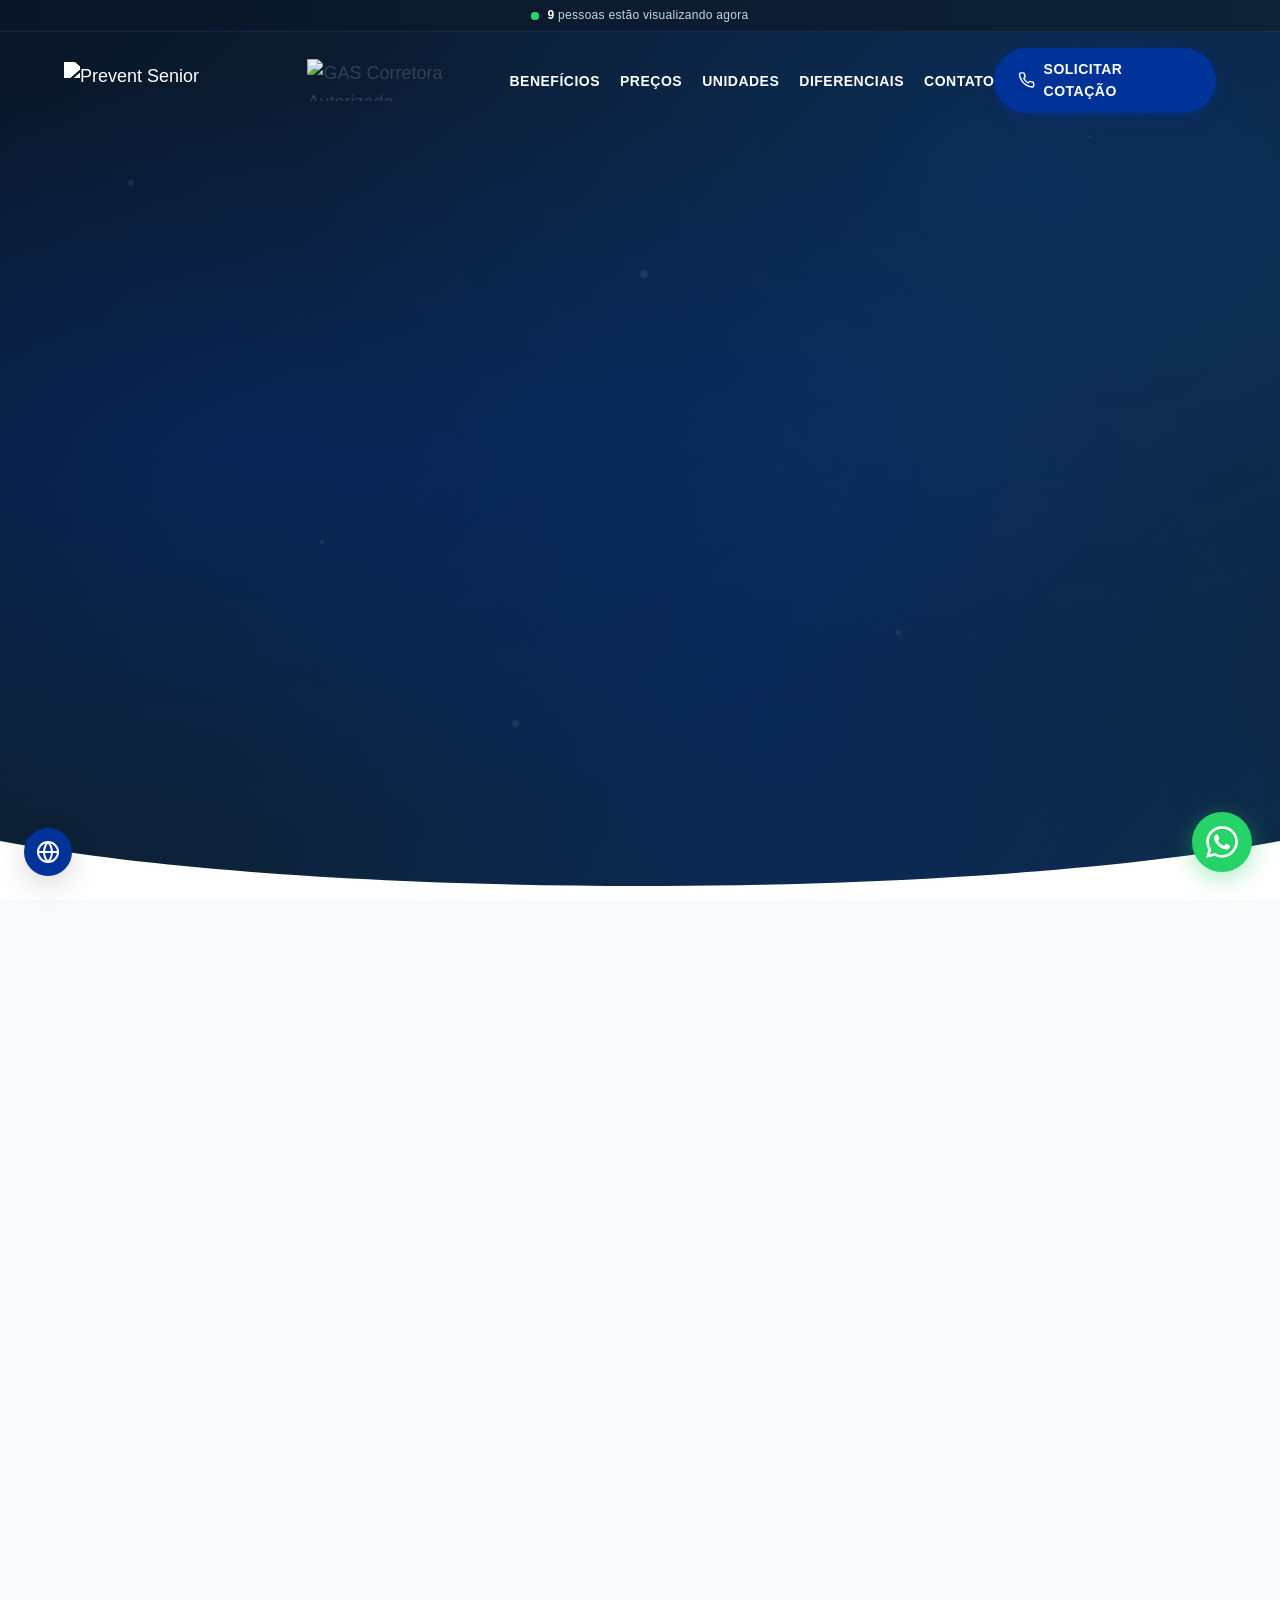
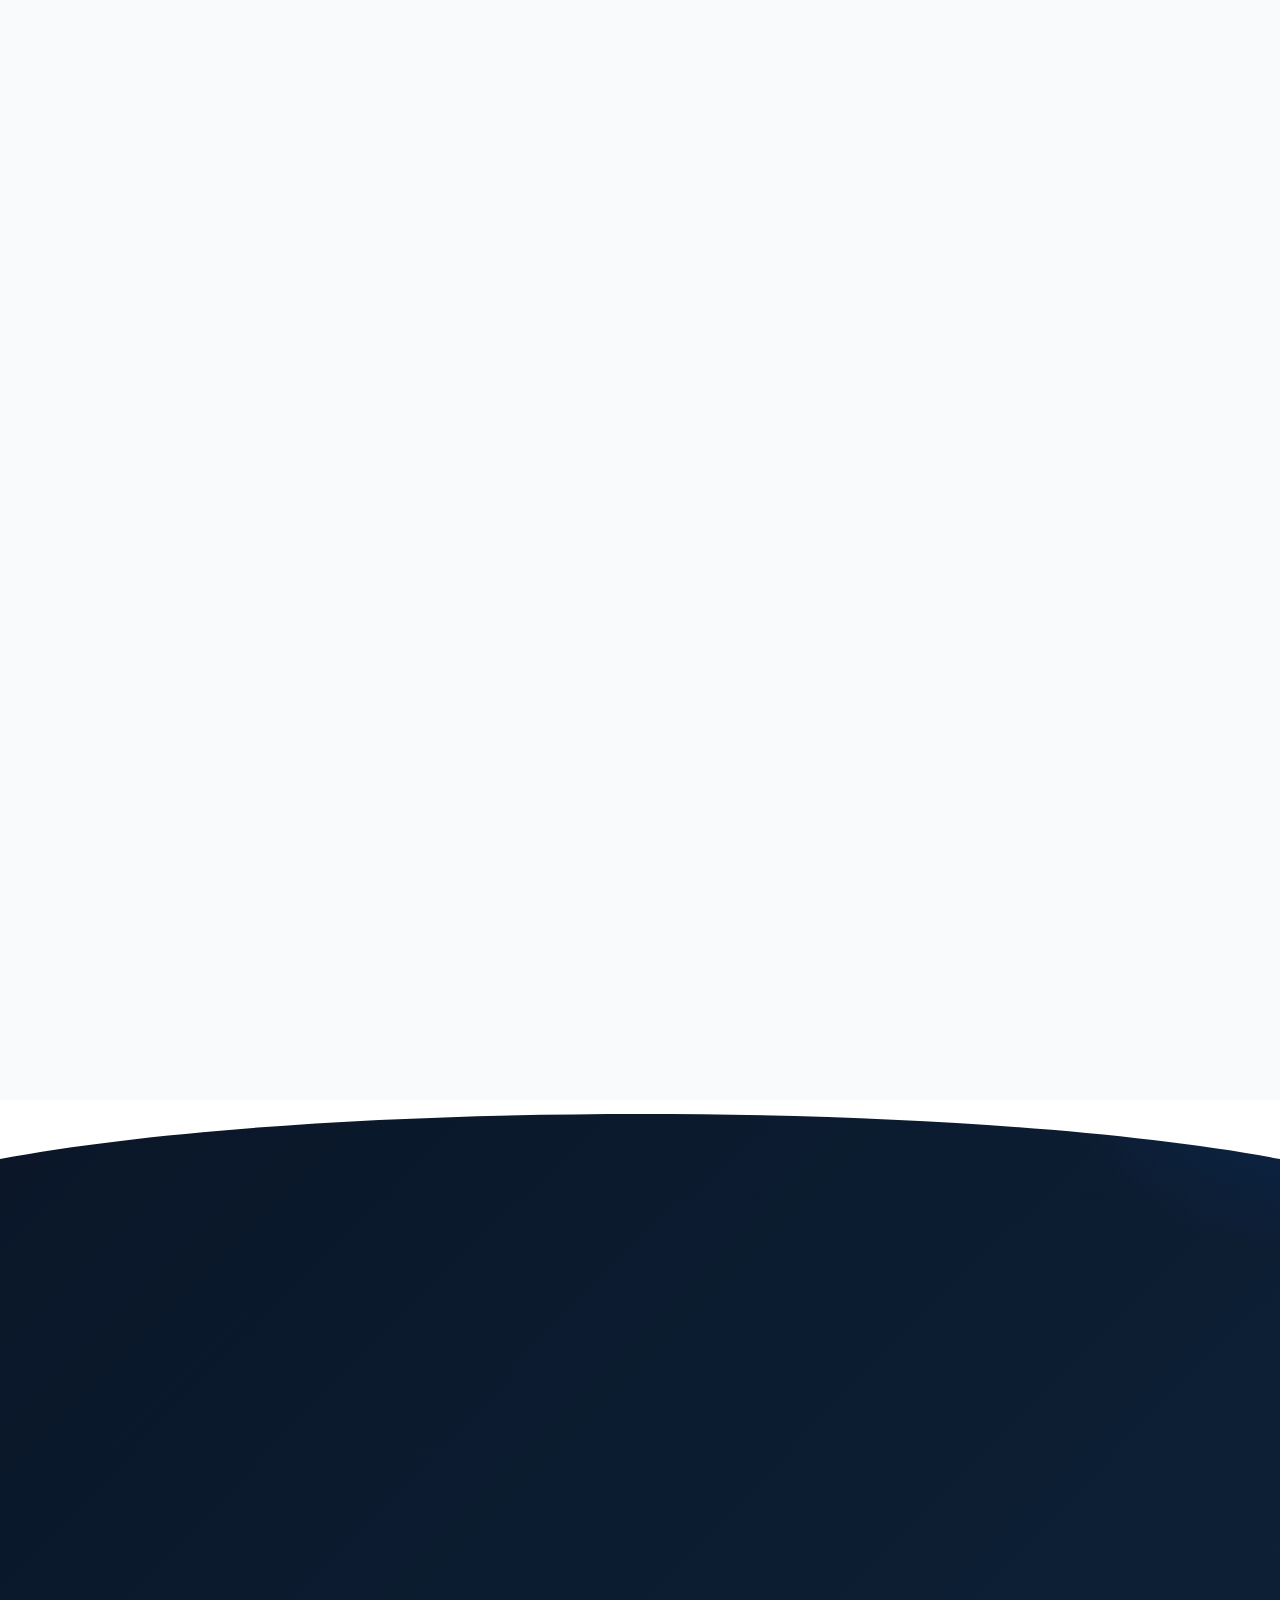
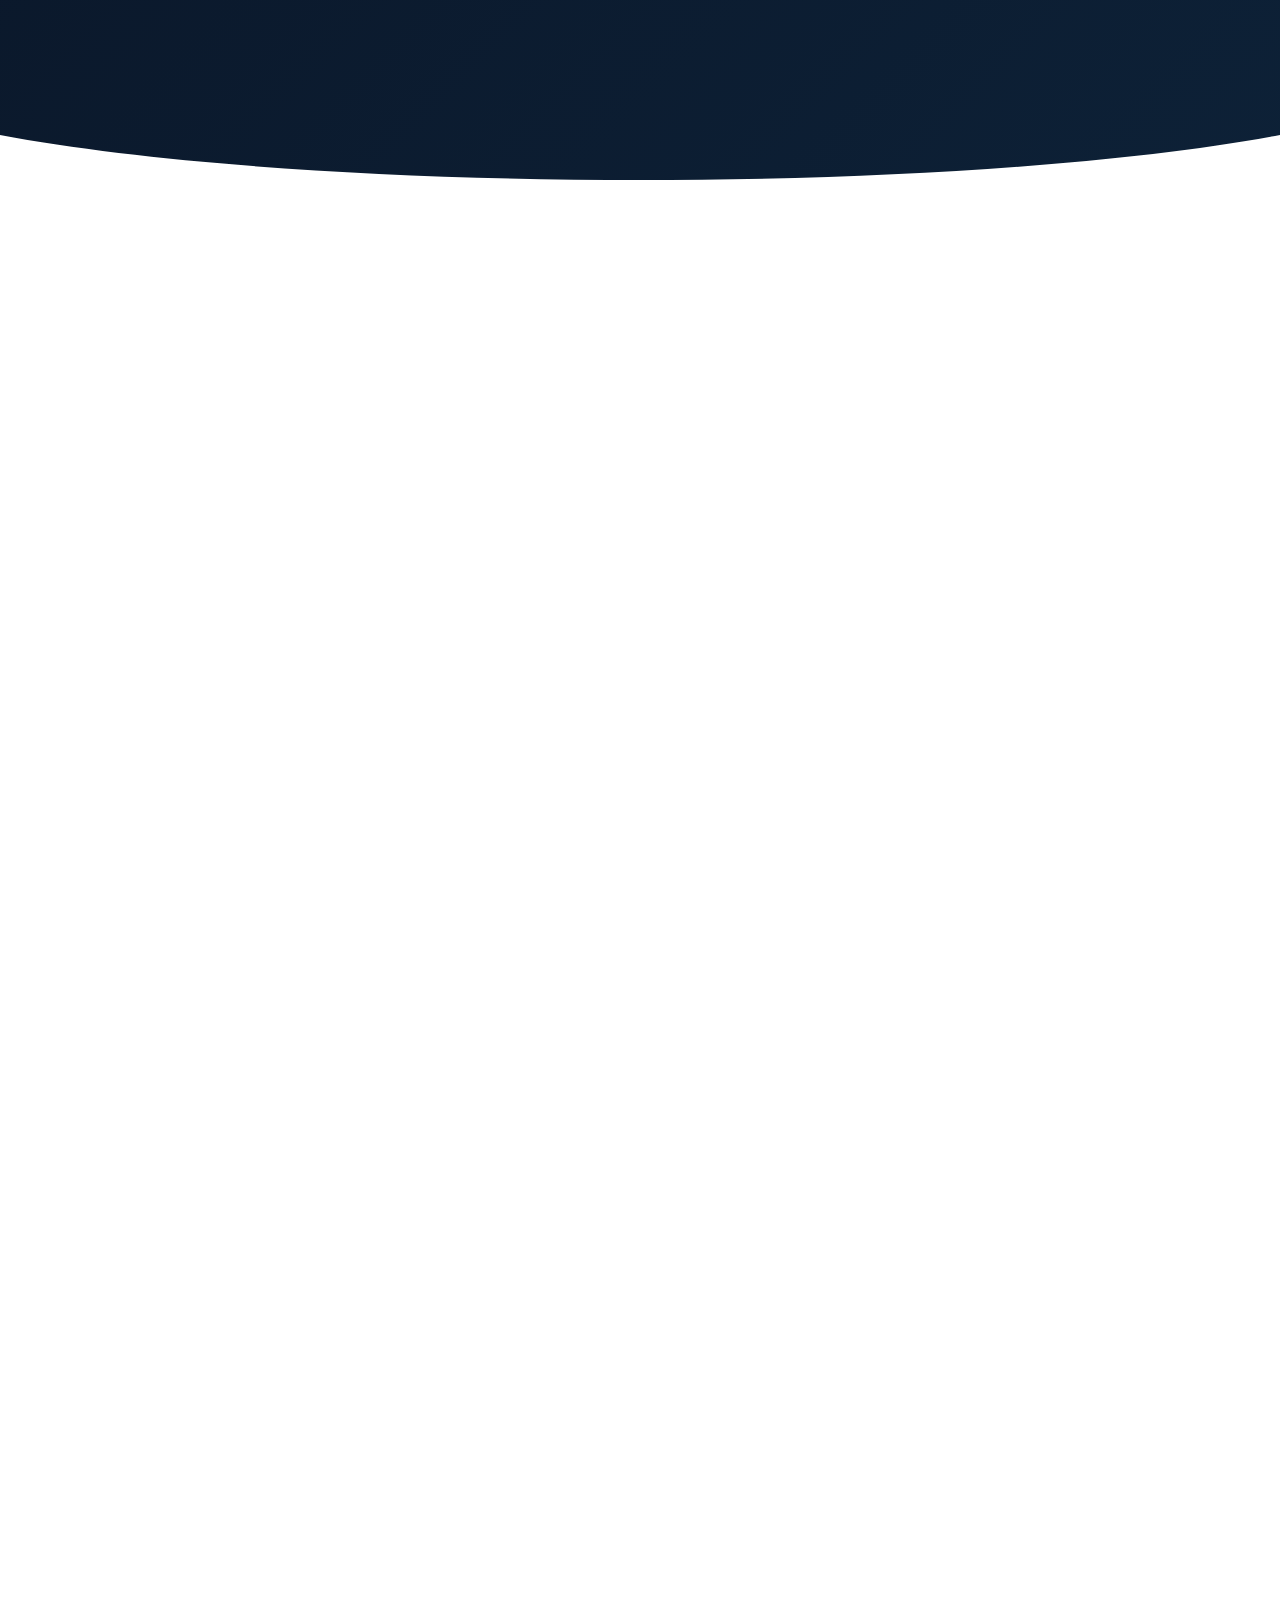
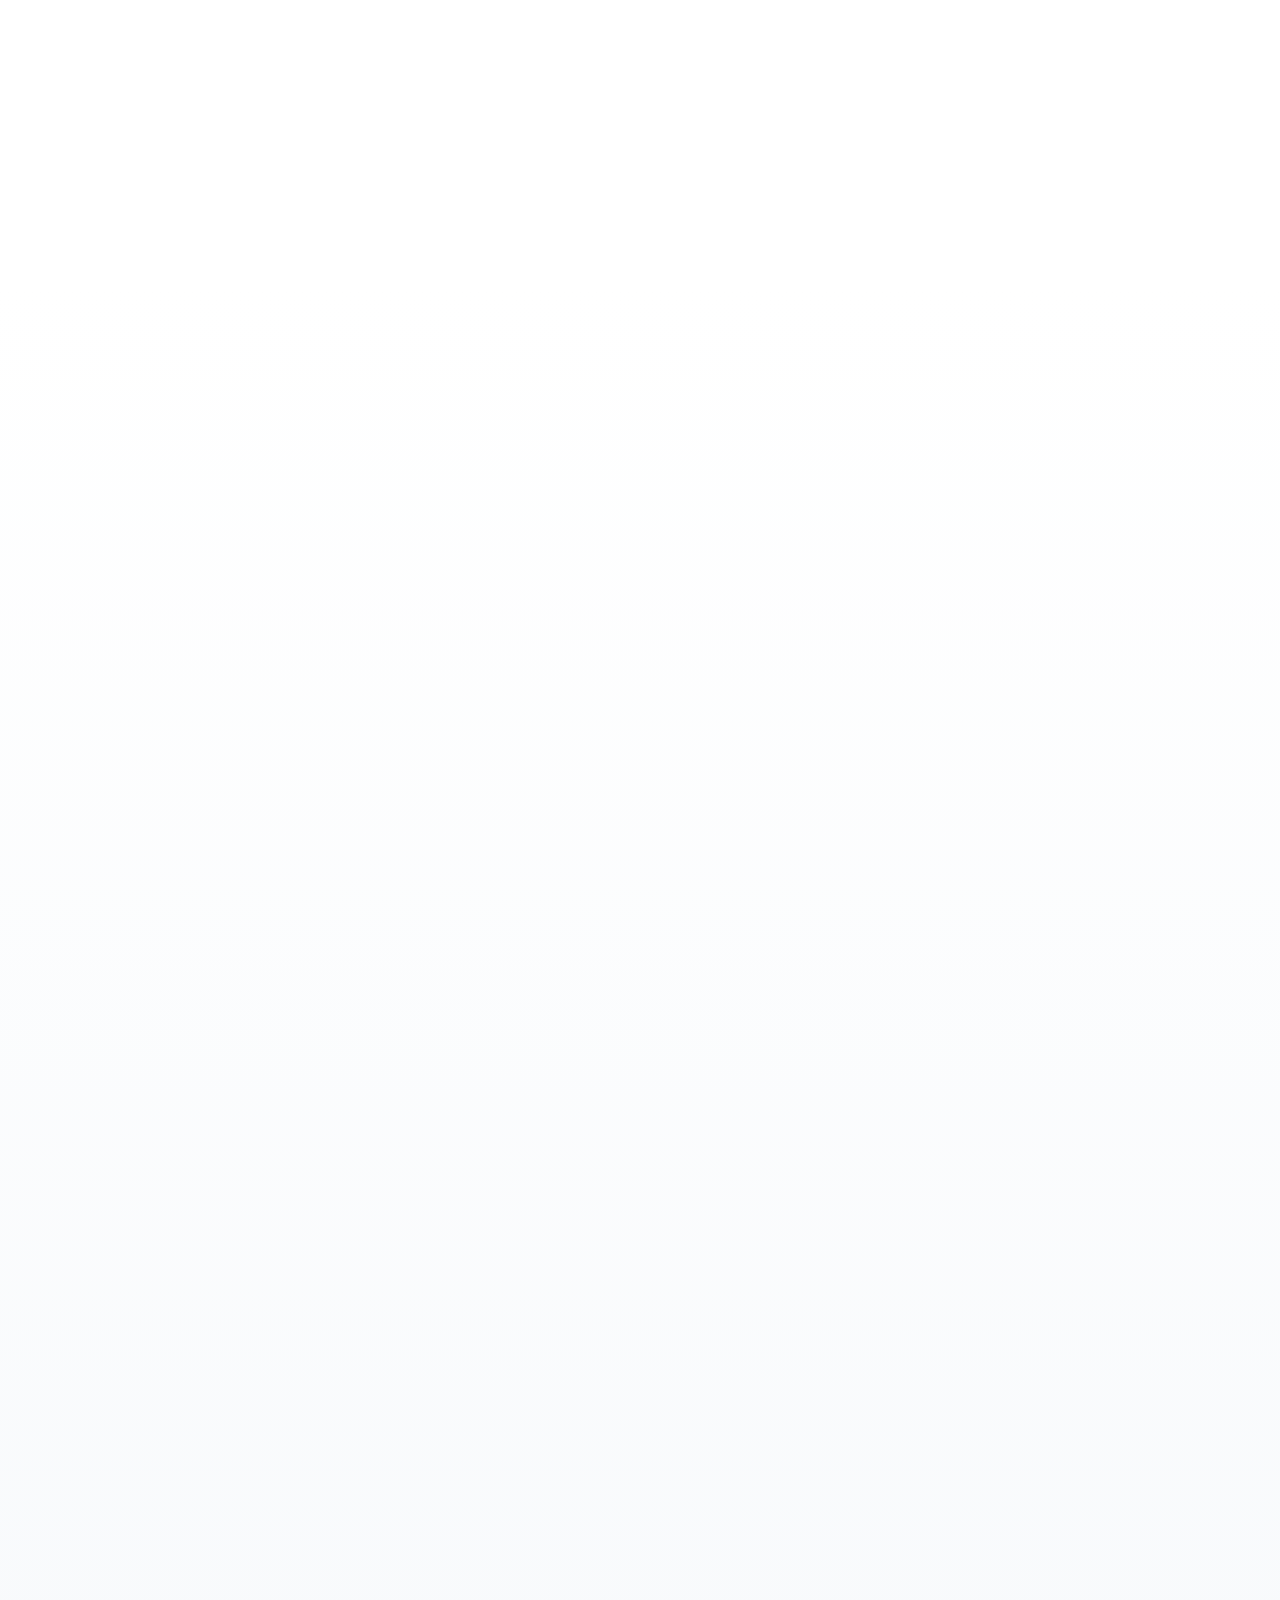
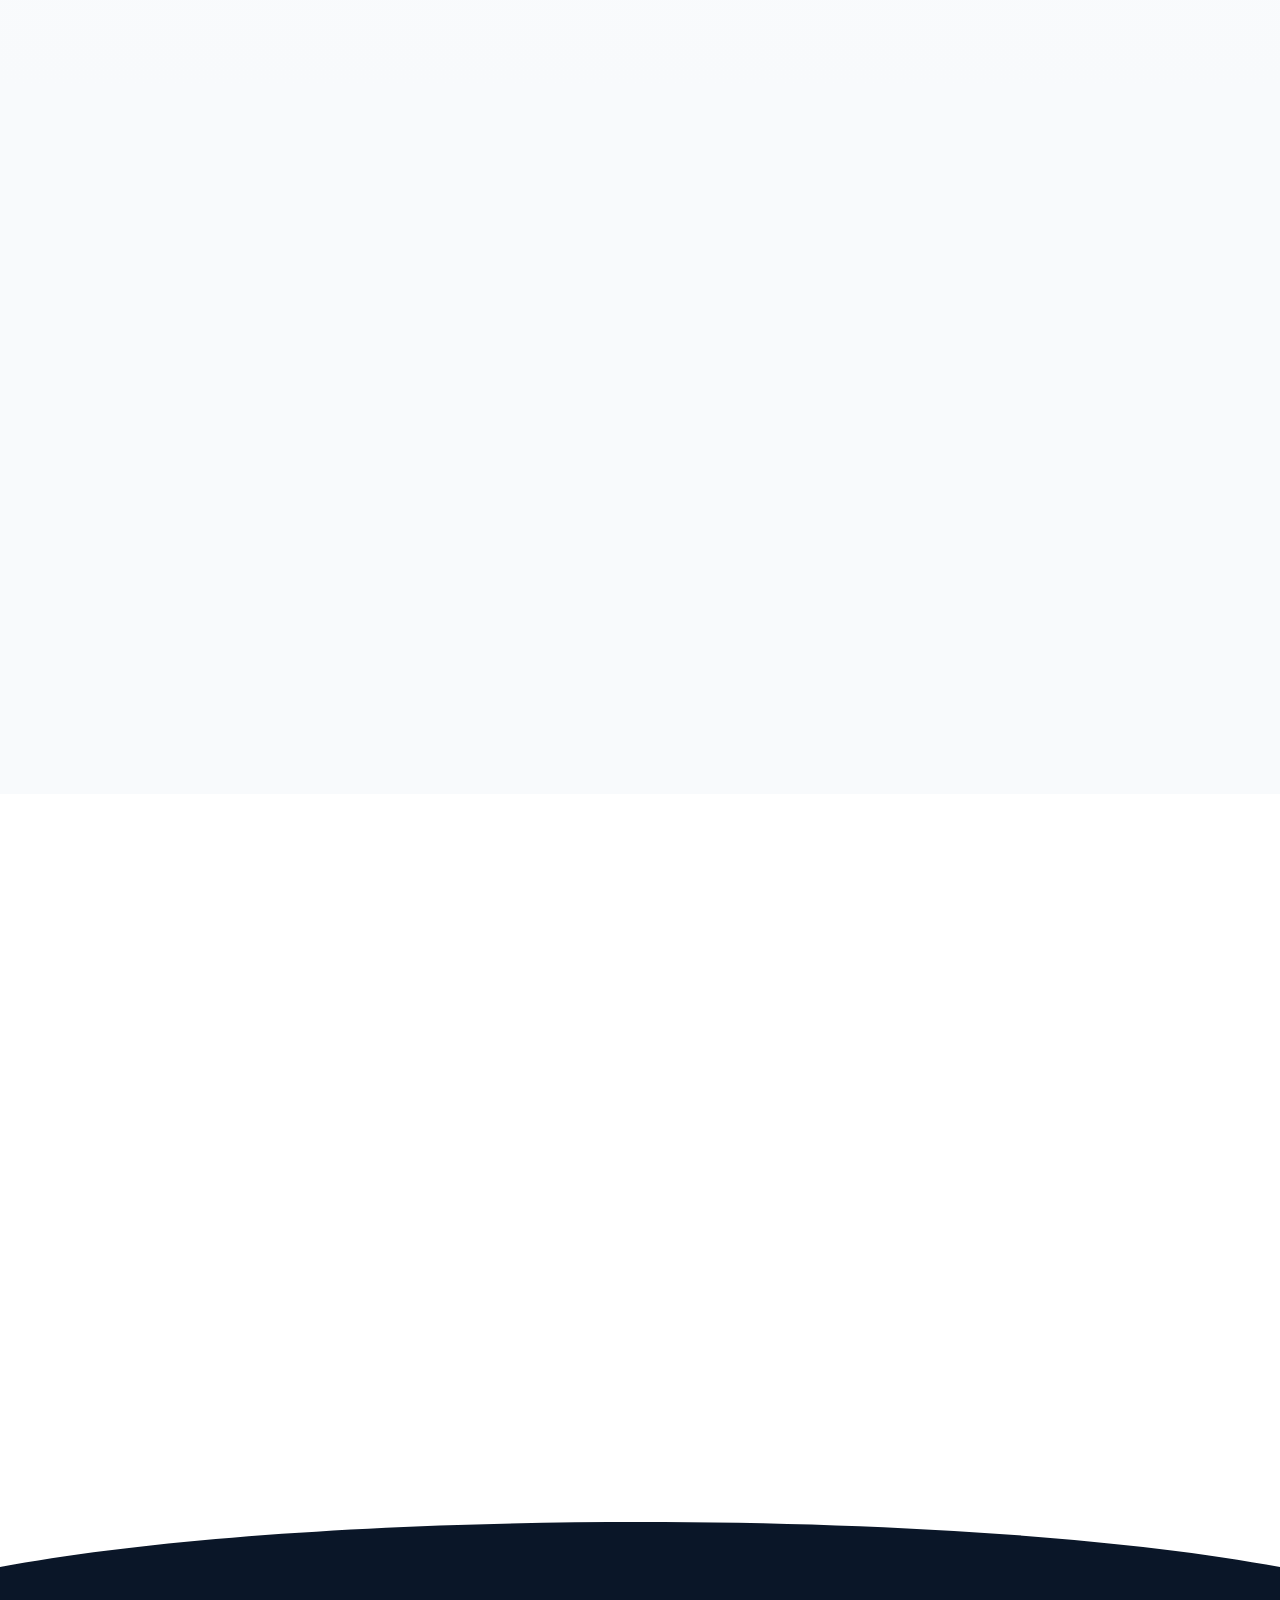
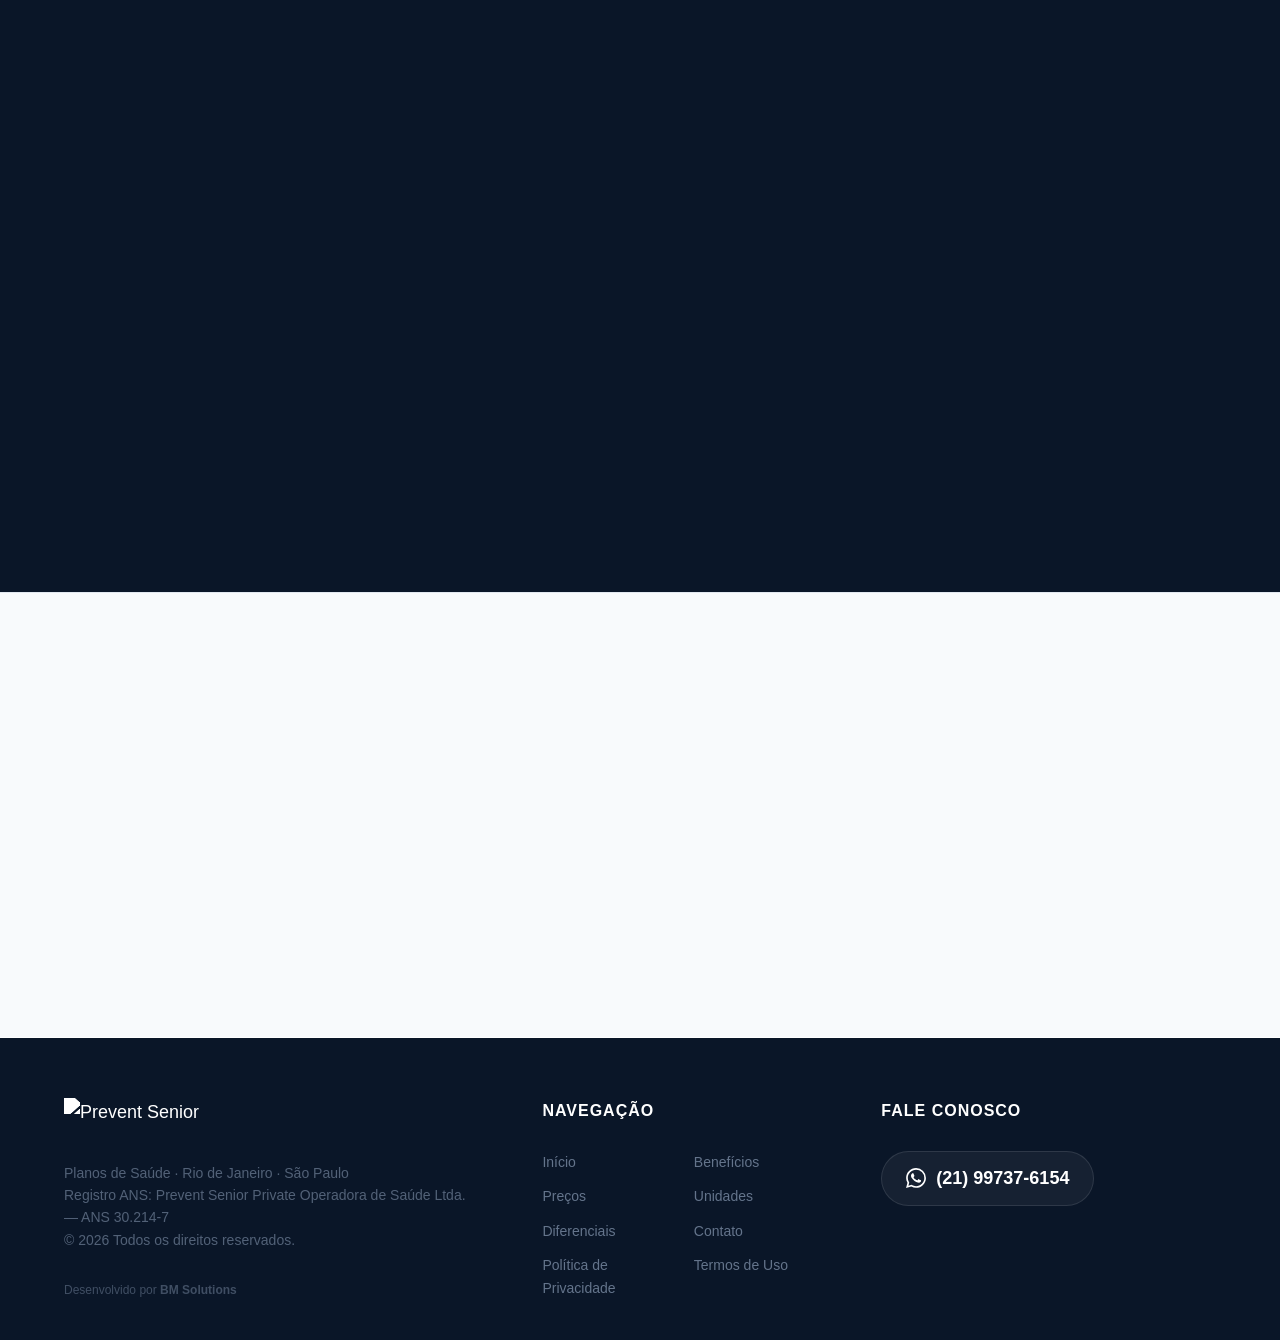
==== index.html @ 4b3f55cf "5.0.5" ====
<!DOCTYPE html>
<html lang="pt-BR">

<head>
  <meta charset="UTF-8">
  <!-- Google Tag Manager -->
  <script>(function (w, d, s, l, i) {
      w[l] = w[l] || []; w[l].push({
        'gtm.start':
          new Date().getTime(), event: 'gtm.js'
      }); var f = d.getElementsByTagName(s)[0],
        j = d.createElement(s), dl = l != 'dataLayer' ? '&l=' + l : ''; j.async = true; j.src =
          'https://www.googletagmanager.com/gtm.js?id=' + i + dl; f.parentNode.insertBefore(j, f);
    })(window, document, 'script', 'dataLayer', 'GTM-5KQ5BVDB');</script>
  <!-- End Google Tag Manager -->
  <meta name="viewport" content="width=device-width, initial-scale=1.0">
  <title>Plano de Saúde Prevent Senior — Rio de Janeiro e São Paulo | Cotação Online</title>
  <meta name="description"
    content="Plano de Saúde Prevent Senior no Rio de Janeiro e São Paulo. Rede própria com unidades exclusivas. Sem reajuste por faixa etária a partir dos 44 anos. Solicite sua cotação!">
  <link rel="canonical" href="https://gasplanos.com.br/">
  <link rel="icon" type="image/x-icon" href="assets/GAS-logos/gas-logo-g.ico">
  <link rel="apple-touch-icon" href="assets/GAS-logos/apple-touch-icon.png">

  <!-- Security Headers -->
  <meta http-equiv="Content-Security-Policy"
    content="default-src 'self'; script-src 'self' 'unsafe-inline' https://*.googletagmanager.com https://*.google-analytics.com https://*.googleadservices.com https://*.doubleclick.net; style-src 'self' 'unsafe-inline' https://fonts.googleapis.com; font-src 'self' https://fonts.gstatic.com; img-src 'self' data: https://gasplanos.com.br https://*.googletagmanager.com https://*.google-analytics.com https://*.googleadservices.com https://*.doubleclick.net https://*.google.com https://*.googleapis.com; connect-src 'self' https://ipapi.co https://*.googletagmanager.com https://*.google-analytics.com https://*.googleadservices.com https://*.doubleclick.net https://*.google.com; frame-src https://*.googletagmanager.com https://*.doubleclick.net; object-src 'none'; base-uri 'self'; frame-ancestors 'none';">
  <meta http-equiv="X-Content-Type-Options" content="nosniff">
  <meta name="referrer" content="strict-origin-when-cross-origin">

  <!-- Open Graph -->
  <meta property="og:title" content="Plano de Saúde Prevent Senior — Rio de Janeiro e São Paulo">
  <meta property="og:description"
    content="Planos a partir de R$ 600/mês. Rede própria no RJ. Sem reajuste por faixa etária. Solicite sua cotação!">
  <meta property="og:type" content="website">
  <meta property="og:url" content="https://gasplanos.com.br/">
  <meta property="og:image" content="https://gasplanos.com.br/assets/GAS-logos/gas-logo.png">

  <!-- Schema.org -->
  <script type="application/ld+json">
  {
    "@context": "https://schema.org",
    "@type": "MedicalBusiness",
    "name": "Prevent Senior Vendas",
    "image": "https://gasplanos.com.br/assets/GAS-logos/gas-logo.png",
    "@id": "https://gasplanos.com.br",
    "url": "https://gasplanos.com.br",
    "telephone": "+5521997376154",
    "address": {
      "@type": "PostalAddress",
      "addressLocality": "Rio de Janeiro",
      "addressRegion": "RJ",
      "addressCountry": "BR"
    },
    "description": "Venda de planos de saúde Prevent Senior no Rio de Janeiro e São Paulo."
  }
  </script>
  <script type="application/ld+json">
  {
    "@context": "https://schema.org",
    "@type": "FAQPage",
    "mainEntity": [{
      "@type": "Question",
      "name": "Existe carência para utilizar o plano?",
      "acceptedAnswer": {
        "@type": "Answer",
        "text": "Os prazos de carência seguem as determinações da ANS. Em alguns casos promocionais ou de portabilidade, pode haver redução."
      }
    }, {
      "@type": "Question",
      "name": "Posso aproveitar a carência do meu plano anterior?",
      "acceptedAnswer": {
        "@type": "Answer",
        "text": "Sim! Realizamos a compra de carência de planos congêneres mediante análise."
      }
    }, {
      "@type": "Question",
      "name": "O plano cobre internação e cirurgia?",
      "acceptedAnswer": {
        "@type": "Answer",
        "text": "Sim, todos os nossos planos hospitalares cobrem internações clínicas e cirúrgicas, inclusive em UTI."
      }
    }, {
      "@type": "Question",
      "name": "Como funciona o reajuste anual?",
      "acceptedAnswer": {
        "@type": "Answer",
        "text": "Para planos individuais, o reajuste anual é regulado pela ANS. A Prevent Senior não aplica reajuste por mudança de faixa etária a partir dos 44 anos."
      }
    }]
  }
  </script>
  <script type="application/ld+json">
  {
    "@context": "https://schema.org",
    "@type": "InsuranceAgency",
    "name": "GAS Corretora",
    "image": "https://gasplanos.com.br/assets/gas-logo.svg",
    "url": "https://gasplanos.com.br",
    "telephone": "+5521997376154",
    "description": "Corretora autorizada Prevent Senior especializada em planos de saúde para a terceira idade.",
    "address": {
      "@type": "PostalAddress",
      "addressLocality": "São Paulo",
      "addressRegion": "SP",
      "addressCountry": "BR"
    },
    "parentOrganization": {
      "@type": "Organization",
      "name": "Prevent Senior"
    }
  }
  </script>
  <link rel="preconnect" href="https://fonts.googleapis.com">
  <link rel="preconnect" href="https://fonts.gstatic.com" crossorigin>
  <link href="https://fonts.googleapis.com/css2?family=Montserrat:wght@400;500;600;700;800;900&display=swap"
    rel="stylesheet">
  <link rel="stylesheet" href="styles.css">
</head>

<body>
  <!-- Google Tag Manager (noscript) -->
  <noscript><iframe src="https://www.googletagmanager.com/ns.html?id=GTM-5KQ5BVDB" height="0" width="0"
      style="display:none;visibility:hidden"></iframe></noscript>
  <!-- End Google Tag Manager (noscript) -->

  <!-- ===== SOCIAL PROOF TOP BAR ===== -->
  <div class="topbar-social" id="topbar-social">
    <div class="container topbar-inner">
      <span class="topbar-pulse"></span>
      <span class="topbar-text"><strong id="viewer-count">9</strong> pessoas estão visualizando agora</span>
    </div>
  </div>

  <!-- ===== HEADER ===== -->
  <header class="header" id="header">
    <div class="container">
      <a href="#" class="logo">
        <img src="assets/logo-prevent-senior.webp" alt="Prevent Senior" class="logo-img" width="180" height="28">

        <img src="assets/GAS-logos/gas-logo.svg" alt="GAS Corretora Autorizada" class="logo-gas-header" width="auto"
          height="30">
      </a>

      <!-- Navigation -->
      <nav class="nav-menu" id="nav-menu">
        <ul class="nav-list">
          <li class="nav-item"><a href="#beneficios" class="nav-link">Benefícios</a></li>
          <li class="nav-item"><a href="#precos" class="nav-link">Preços</a></li>
          <li class="nav-item"><a href="#unidades" class="nav-link">Unidades</a></li>
          <li class="nav-item"><a href="#diferenciais" class="nav-link">Diferenciais</a></li>
          <li class="nav-item"><a href="#contato" class="nav-link">Contato</a></li>
        </ul>
        <div class="nav-close" id="nav-close" aria-label="Fechar menu">
          <svg viewBox="0 0 24 24" fill="none" stroke="currentColor" stroke-width="2" stroke-linecap="round"
            stroke-linejoin="round" width="24" height="24">
            <line x1="18" y1="6" x2="6" y2="18"></line>
            <line x1="6" y1="6" x2="18" y2="18"></line>
          </svg>
        </div>
      </nav>

      <!-- Toggle Button -->
      <div class="nav-toggle" id="nav-toggle" aria-label="Abrir menu de navegação">
        <svg viewBox="0 0 24 24" fill="none" stroke="currentColor" stroke-width="2" stroke-linecap="round"
          stroke-linejoin="round" width="24" height="24">
          <line x1="3" y1="12" x2="21" y2="12"></line>
          <line x1="3" y1="6" x2="21" y2="6"></line>
          <line x1="3" y1="18" x2="21" y2="18"></line>
        </svg>
      </div>


      <a href="https://wa.me/5521997376154?text=Ol%C3%A1!%20Gostaria%20de%20saber%20mais%20sobre%20os%20planos%20de%20sa%C3%BAde%20da%20Prevent%20Senior."
        class="header-cta" target="_blank" rel="noopener noreferrer">
        <svg viewBox="0 0 24 24" fill="none" stroke="currentColor" stroke-width="2" stroke-linecap="round"
          stroke-linejoin="round">
          <path
            d="M22 16.92v3a2 2 0 01-2.18 2 19.79 19.79 0 01-8.63-3.07 19.5 19.5 0 01-6-6 19.79 19.79 0 01-3.07-8.67A2 2 0 014.11 2h3a2 2 0 012 1.72 12.84 12.84 0 00.7 2.81 2 2 0 01-.45 2.11L8.09 9.91a16 16 0 006 6l1.27-1.27a2 2 0 012.11-.45 12.84 12.84 0 002.81.7A2 2 0 0122 16.92z" />
        </svg>
        <span>Solicitar Cotação</span>
      </a>
    </div>
  </header>

  <!-- ===== HERO ===== -->
  <section class="hero" id="hero">
    <div class="hero-particles">
      <div class="particle"></div>
      <div class="particle"></div>
      <div class="particle"></div>
      <div class="particle"></div>
      <div class="particle"></div>
      <div class="particle"></div>
    </div>
    <div class="hero-content">

      <h1 class="fade-in fade-in-delay-1">
        Seu Plano de Saúde<br>
        <span class="highlight">Prevent Senior</span><br>
        no Rio de Janeiro e São Paulo
      </h1>
      <p class="hero-subtitle fade-in fade-in-delay-2">
        Rede própria com hospitais e prontos atendimentos exclusivos.
        Sem reajuste por faixa etária a partir dos 44 anos.
        Contratação simples e segura.
      </p>
      <div class="hero-cta-group fade-in fade-in-delay-3">
        <a href="https://wa.me/5521997376154?text=Ol%C3%A1!%20Estou%20no%20site%20e%20gostaria%20de%20simular%20uma%20contrata%C3%A7%C3%A3o%20da%20Prevent%20Senior."
          class="btn-primary" target="_blank" rel="noopener noreferrer">
          <svg viewBox="0 0 24 24" fill="currentColor">
            <path
              d="M17.472 14.382c-.297-.149-1.758-.867-2.03-.967-.273-.099-.471-.148-.67.15-.197.297-.767.966-.94 1.164-.173.199-.347.223-.644.075-.297-.15-1.255-.463-2.39-1.475-.883-.788-1.48-1.761-1.653-2.059-.173-.297-.018-.458.13-.606.134-.133.298-.347.446-.52.149-.174.198-.298.298-.497.099-.198.05-.371-.025-.52-.075-.149-.669-1.612-.916-2.207-.242-.579-.487-.5-.669-.51-.173-.008-.371-.01-.57-.01-.198 0-.52.074-.792.372-.272.297-1.04 1.016-1.04 2.479 0 1.462 1.065 2.875 1.213 3.074.149.198 2.096 3.2 5.077 4.487.709.306 1.262.489 1.694.625.712.227 1.36.195 1.871.118.571-.085 1.758-.719 2.006-1.413.248-.694.248-1.29.173-1.413-.074-.124-.272-.198-.57-.347m-5.421 7.403h-.004a9.87 9.87 0 01-5.031-1.378l-.361-.214-3.741.982.998-3.648-.235-.374a9.86 9.86 0 01-1.51-5.26c.001-5.45 4.436-9.884 9.888-9.884 2.64 0 5.122 1.03 6.988 2.898a9.825 9.825 0 012.893 6.994c-.003 5.45-4.437 9.884-9.885 9.884m8.413-18.297A11.815 11.815 0 0012.05 0C5.495 0 .16 5.335.157 11.892c0 2.096.547 4.142 1.588 5.945L.057 24l6.305-1.654a11.882 11.882 0 005.683 1.448h.005c6.554 0 11.89-5.335 11.893-11.893a11.821 11.821 0 00-3.48-8.413z" />
          </svg>
          Falar com Consultor
        </a>
        <a href="#beneficios" class="btn-secondary">
          <svg viewBox="0 0 24 24" fill="none" stroke="currentColor" stroke-width="2" stroke-linecap="round"
            stroke-linejoin="round" width="20" height="20">
            <circle cx="12" cy="12" r="10" />
            <line x1="12" y1="16" x2="12" y2="12" />
            <line x1="12" y1="8" x2="12.01" y2="8" />
          </svg>
          Conhecer Benefícios
        </a>
      </div>
      <div class="hero-stats fade-in fade-in-delay-4">
        <div class="stat-item">
          <div class="stat-number">5</div>
          <div class="stat-label">Unidades no RJ</div>
        </div>
        <div class="stat-item">
          <div class="stat-number">40<span class="stat-accent">+</span></div>
          <div class="stat-label">Unidades em SP</div>
        </div>
        <div class="stat-item">
          <div class="stat-number">25<span class="stat-accent">+</span></div>
          <div class="stat-label">Anos de experiência</div>
        </div>
        <div class="stat-item">
          <div class="stat-number">ISENTA</div>
          <div class="stat-label">Taxa de adesão</div>
        </div>
      </div>
    </div>
    <!-- Wave: dark → white -->
    <div class="section-divider bottom">
      <svg viewBox="0 0 1440 60" preserveAspectRatio="none" xmlns="http://www.w3.org/2000/svg">
        <path d="M0,0 C360,60 1080,60 1440,0 L1440,60 L0,60 Z" fill="#ffffff" />
      </svg>
    </div>
  </section>

  <!-- ===== BENEFÍCIOS ===== -->
  <section class="section benefits" id="beneficios">
    <div class="container">
      <div class="section-header fade-in">
        <span class="section-label">Vantagens Exclusivas</span>
        <h2 class="section-title">Benefícios que só a Prevent Senior oferece</h2>
        <p class="section-desc">Tudo o que você precisa para cuidar da sua saúde com qualidade, conforto e tecnologia.
        </p>
      </div>
      <div class="benefits-grid">
        <!-- Card 1 -->
        <div class="benefit-card fade-in fade-in-delay-1">
          <div class="benefit-icon blue">
            <svg viewBox="0 0 24 24" fill="none" stroke="currentColor" stroke-width="2" stroke-linecap="round"
              stroke-linejoin="round" width="28" height="28">
              <path d="M22 19a2 2 0 0 1-2 2H4a2 2 0 0 1-2-2V5a2 2 0 0 1 2-2h5l2 3h9a2 2 0 0 1 2 2z"></path>
              <line x1="8" y1="13" x2="16" y2="13"></line>
              <line x1="12" y1="9" x2="12" y2="17"></line>
            </svg>
          </div>
          <h3>Rede Própria</h3>
          <p>Hospitais, prontos atendimentos, consultórios, clínicas e laboratórios próprios em toda a região do Rio de
            Janeiro.</p>
        </div>
        <!-- Card 2 -->
        <div class="benefit-card fade-in fade-in-delay-2">
          <div class="benefit-icon green">
            <svg viewBox="0 0 24 24" fill="none" stroke="currentColor" stroke-width="2" stroke-linecap="round"
              stroke-linejoin="round" width="28" height="28">
              <rect x="5" y="2" width="14" height="20" rx="2" ry="2"></rect>
              <line x1="12" y1="18" x2="12.01" y2="18"></line>
            </svg>
          </div>
          <h3>App Prevent Senior</h3>
          <p>Carteirinha digital, resultados de exames, rede de atendimento, 2ª via de boleto e demonstrativo de I.R. na
            palma da mão.</p>
        </div>
        <!-- Card 3 -->
        <div class="benefit-card fade-in fade-in-delay-3">
          <div class="benefit-icon blue">
            <svg viewBox="0 0 24 24" fill="none" stroke="currentColor" stroke-width="2" stroke-linecap="round"
              stroke-linejoin="round" width="28" height="28">
              <rect x="2" y="3" width="20" height="14" rx="2" ry="2"></rect>
              <line x1="8" y1="21" x2="16" y2="21"></line>
              <line x1="12" y1="17" x2="12" y2="21"></line>
            </svg>
          </div>
          <h3>Teleatendimento</h3>
          <p>Consulte seu médico por chamada de vídeo sem sair de casa. Praticidade e segurança a qualquer momento.</p>
        </div>
        <!-- Card 4 -->
        <div class="benefit-card fade-in fade-in-delay-4">
          <div class="benefit-icon gold">
            <svg viewBox="0 0 24 24" fill="none" stroke="currentColor" stroke-width="2" stroke-linecap="round"
              stroke-linejoin="round" width="28" height="28">
              <circle cx="12" cy="12" r="10"></circle>
              <polyline points="12 6 12 12 16 14"></polyline>
            </svg>
          </div>
          <h3>Carências Reduzidas</h3>
          <p>Verifique com nossos consultores a redução de carência por liberalidade da operadora. Condições especiais
            para você.</p>
        </div>
      </div>
    </div>
  </section>

  <!-- ===== PREÇOS ===== -->
  <section class="section pricing" id="precos">
    <div class="container">
      <div class="section-header fade-in">
        <h2 class="section-title">TABELA DE PREÇOS</h2>
        <div class="pricing-subtitle-info">
          <p><strong>Área de Abrangência:</strong> Rio de Janeiro, Niterói, São Paulo, Santo André, São Bernardo do
            Campo,
            São Caetano do Sul, Santos, Praia Grande.</p>
          <p><strong>Segmentação:</strong> Ambulatorial e Hospitalar SEM Obstetrícia.</p>
        </div>
      </div>

      <div class="pricing-grid">
        <!-- Card 1: Até 43 anos -->
        <div class="pricing-card fade-in fade-in-delay-1">
          <div class="pricing-header">
            <h3>Até 43 anos</h3>
            <span class="pricing-subtitle">Faixa Etária</span>
          </div>
          <div class="pricing-options">
            <div class="pricing-option">
              <span class="option-name">Enfermaria</span>
              <span class="option-ans">ANS 30.214-7</span>
              <div class="pricing-price-small">
                <span class="currency">R$</span>
                <span class="value">883</span>
                <span class="cents">,53</span>
              </div>
            </div>
            <div class="pricing-divider"></div>
            <div class="pricing-option">
              <span class="option-name">Apartamento</span>
              <span class="option-ans">ANS 30.214-7</span>
              <div class="pricing-price-small">
                <span class="currency">R$</span>
                <span class="value">1.055</span>
                <span class="cents">,50</span>
              </div>
            </div>
          </div>
          <a href="https://wa.me/5521997376154?text=Ol%C3%A1!%20Gostaria%20de%20uma%20cota%C3%A7%C3%A3o%20para%20o%20plano%20Prevent%20Senior%20(At%C3%A9%2043%20anos)."
            class="btn-primary full-width">Cotar Agora</a>
        </div>

        <!-- Card 2: 44 a 58 anos (Featured) -->
        <div class="pricing-card featured fade-in fade-in-delay-2">
          <div class="popular-badge">Mais Procurado</div>
          <div class="pricing-header">
            <h3>44 a 58 anos</h3>
            <span class="pricing-subtitle">Faixa Etária</span>
          </div>
          <div class="pricing-options">
            <div class="pricing-option">
              <span class="option-name">Enfermaria</span>
              <span class="option-ans">ANS 30.214-7</span>
              <div class="pricing-price-small">
                <span class="currency">R$</span>
                <span class="value">1.162</span>
                <span class="cents">,60</span>
              </div>
            </div>
            <div class="pricing-divider"></div>
            <div class="pricing-option">
              <span class="option-name">Apartamento</span>
              <span class="option-ans">ANS 30.214-7</span>
              <div class="pricing-price-small">
                <span class="currency">R$</span>
                <span class="value">1.389</span>
                <span class="cents">,60</span>
              </div>
            </div>
          </div>
          <a href="https://wa.me/5521997376154?text=Ol%C3%A1!%20Tenho%20interesse%20no%20plano%20Prevent%20Senior%20SEM%20reajuste%20(44%20a%2058%20anos)."
            class="btn-primary full-width">Cotar Agora</a>
        </div>

        <!-- Card 3: 59 anos em diante -->
        <div class="pricing-card fade-in fade-in-delay-3">
          <div class="pricing-header">
            <h3>59 anos +</h3>
            <span class="pricing-subtitle">Faixa Etária</span>
          </div>
          <div class="pricing-options">
            <div class="pricing-option">
              <span class="option-name">Enfermaria</span>
              <span class="option-ans">ANS 30.214-7</span>
              <div class="pricing-price-small">
                <span class="currency">R$</span>
                <span class="value">1.529</span>
                <span class="cents">,75</span>
              </div>
            </div>
            <div class="pricing-divider"></div>
            <div class="pricing-option">
              <span class="option-name">Apartamento</span>
              <span class="option-ans">ANS 30.214-7</span>
              <div class="pricing-price-small">
                <span class="currency">R$</span>
                <span class="value">1.828</span>
                <span class="cents">,43</span>
              </div>
            </div>
          </div>
          <a href="https://wa.me/5521997376154?text=Ol%C3%A1!%20Gostaria%20de%20saber%20mais%20sobre%20o%20plano%20Prevent%20Senior%20para%20a%20Melhor%20Idade%20(59%2B)."
            class="btn-primary full-width">Cotar Agora</a>
        </div>
      </div>

      <div class="pricing-legal fade-in fade-in-delay-2">
        <p>A efetivação da contratação poderá estar condicionada à realização de entrevista qualificada, conduzida por
          profissional de saúde indicado pela operadora, nos termos da Resolução Normativa ANS 558 de 2022.</p>
      </div>
    </div>
  </section>

  <!-- ===== SEM REAJUSTE ===== -->
  <section class="section no-increase" id="sem-reajuste">
    <!-- Wave: white → dark -->
    <div class="section-divider top">
      <svg viewBox="0 0 1440 60" preserveAspectRatio="none" xmlns="http://www.w3.org/2000/svg">
        <path d="M0,60 C360,0 1080,0 1440,60 L1440,0 L0,0 Z" fill="#ffffff" />
      </svg>
    </div>
    <div class="container">
      <div class="no-increase-content">
        <div class="no-increase-text fade-in">
          <span class="section-label">Exclusivo Prevent Senior</span>
          <h2 class="section-title">Sem Reajuste por Mudança de Faixa Etária a partir dos 44 anos*</h2>
          <p>A Prevent Senior é a única operadora que não aplica reajuste por mudança de faixa etária a partir dos 44
            anos. Tranquilidade para você aproveitar o melhor da vida sem surpresas.</p>
          <a href="https://wa.me/5521997376154?text=Ol%C3%A1!%20Quero%20saber%20mais%20sobre%20a%20isen%C3%A7%C3%A3o%20de%20reajuste%20por%20idade%20a%20partir%20dos%2044%20anos."
            class="btn-primary" target="_blank" rel="noopener noreferrer">
            <svg viewBox="0 0 24 24" fill="currentColor" width="20" height="20">
              <path
                d="M17.472 14.382c-.297-.149-1.758-.867-2.03-.967-.273-.099-.471-.148-.67.15-.197.297-.767.966-.94 1.164-.173.199-.347.223-.644.075-.297-.15-1.255-.463-2.39-1.475-.883-.788-1.48-1.761-1.653-2.059-.173-.297-.018-.458.13-.606.134-.133.298-.347.446-.52.149-.174.198-.298.298-.497.099-.198.05-.371-.025-.52-.075-.149-.669-1.612-.916-2.207-.242-.579-.487-.5-.669-.51-.173-.008-.371-.01-.57-.01-.198 0-.52.074-.792.372-.272.297-1.04 1.016-1.04 2.479 0 1.462 1.065 2.875 1.213 3.074.149.198 2.096 3.2 5.077 4.487.709.306 1.262.489 1.694.625.712.227 1.36.195 1.871.118.571-.085 1.758-.719 2.006-1.413.248-.694.248-1.29.173-1.413-.074-.124-.272-.198-.57-.347m-5.421 7.403h-.004a9.87 9.87 0 01-5.031-1.378l-.361-.214-3.741.982.998-3.648-.235-.374a9.86 9.86 0 01-1.51-5.26c.001-5.45 4.436-9.884 9.888-9.884 2.64 0 5.122 1.03 6.988 2.898a9.825 9.825 0 012.893 6.994c-.003 5.45-4.437 9.884-9.885 9.884m8.413-18.297A11.815 11.815 0 0012.05 0C5.495 0 .16 5.335.157 11.892c0 2.096.547 4.142 1.588 5.945L.057 24l6.305-1.654a11.882 11.882 0 005.683 1.448h.005c6.554 0 11.89-5.335 11.893-11.893a11.821 11.821 0 00-3.48-8.413z" />
            </svg>
            Solicitar Cotação
          </a>
          <p style="font-size: 12px; color: var(--gray-400); margin-top: 16px;">*Por liberalidade da operadora e,
            portanto, por tempo indeterminado.</p>
        </div>
        <div class="no-increase-features fade-in fade-in-delay-2">
          <div class="ni-feature">
            <div class="ni-feature-icon">
              <svg viewBox="0 0 24 24" fill="none" stroke="currentColor" stroke-width="2" stroke-linecap="round"
                stroke-linejoin="round" width="20" height="20">
                <line x1="12" y1="1" x2="12" y2="23"></line>
                <path d="M17 5H9.5a3.5 3.5 0 0 0 0 7h5a3.5 3.5 0 0 1 0 7H6"></path>
              </svg>
            </div>
            <div>
              <h4>Isento de Taxa de Adesão</h4>
              <p>Ao contratar, você paga apenas a primeira parcela. Sem nenhuma taxa adicional de adesão.</p>
            </div>
          </div>
          <div class="ni-feature">
            <div class="ni-feature-icon">
              <svg viewBox="0 0 24 24" fill="none" stroke="currentColor" stroke-width="2" stroke-linecap="round"
                stroke-linejoin="round" width="20" height="20">
                <path d="M6 9l6 6 6-6"></path>
              </svg> <!-- Using Check/Chevron for simplicity or Trophy -->
              <svg viewBox="0 0 24 24" fill="none" stroke="currentColor" stroke-width="2" stroke-linecap="round"
                stroke-linejoin="round" width="20" height="20" style="position: absolute;">
                <path
                  d="M8 21h8m-4-9v9m-6.7-7.2a2 2 0 0 1 2.3-3.2 10 10 0 0 1 8.8 0 2 2 0 0 1 2.3 3.2M12 2a8 8 0 0 0-8 8v3a2 2 0 0 0 2 2h12a2 2 0 0 0 2-2v-3a8 8 0 0 0-8-8z" />
              </svg>
            </div>
            <div>
              <h4>Rede Hospitalar Exclusiva</h4>
              <p>Acesso a hospitais e prontos atendimentos com infraestrutura completa e moderna.</p>
            </div>
          </div>
          <div class="ni-feature">
            <div class="ni-feature-icon">
              <!-- Building Icon -->
              <svg viewBox="0 0 24 24" fill="none" stroke="currentColor" stroke-width="2" stroke-linecap="round"
                stroke-linejoin="round" width="20" height="20">
                <rect x="4" y="2" width="16" height="20" rx="2" ry="2"></rect>
                <line x1="9" y1="22" x2="9" y2="22.01"></line>
                <line x1="15" y1="22" x2="15" y2="22.01"></line>
                <line x1="12" y1="22" x2="12" y2="22.01"></line>
                <line x1="12" y1="18" x2="12" y2="18.01"></line>
                <line x1="9" y1="18" x2="9" y2="18.01"></line>
                <line x1="15" y1="18" x2="15" y2="18.01"></line>
                <line x1="12" y1="14" x2="12" y2="14.01"></line>
                <line x1="9" y1="14" x2="9" y2="14.01"></line>
                <line x1="15" y1="14" x2="15" y2="14.01"></line>
                <line x1="12" y1="10" x2="12" y2="10.01"></line>
                <line x1="9" y1="10" x2="9" y2="10.01"></line>
                <line x1="15" y1="10" x2="15" y2="10.01"></line>
                <line x1="12" y1="6" x2="12" y2="6.01"></line>
                <line x1="9" y1="6" x2="9" y2="6.01"></line>
                <line x1="15" y1="6" x2="15" y2="6.01"></line>
              </svg>
            </div>
            <div>
              <h4>Rede Credenciada Premium</h4>
              <p>Hospitais de excelência como Pró-Cardíaco, São Lucas, Casa São Bernardo e laboratórios renomados como
                Lâmina e Sérgio Franco.</p>
            </div>
          </div>
        </div>
      </div>
    </div>
    <!-- Wave: dark → white -->
    <div class="section-divider bottom">
      <svg viewBox="0 0 1440 60" preserveAspectRatio="none" xmlns="http://www.w3.org/2000/svg">
        <path d="M0,0 C360,60 1080,60 1440,0 L1440,60 L0,60 Z" fill="#ffffff" />
      </svg>
    </div>
  </section>

  <!-- ===== UNIDADES RJ ===== -->
  <section class="section units" id="unidades">
    <div class="container">
      <!-- Header da seção: independente dos wrappers para funcionar com geolocalização -->
      <div class="section-header fade-in">
        <span class="section-label">Onde Estamos</span>
        <h2 class="section-title">Nossas Unidades</h2>
        <p class="section-desc">Rede própria estrategicamente localizada no Rio de Janeiro e São Paulo.</p>
      </div>

      <!-- ===== RJ WRAPPER ===== -->
      <div id="units-wrapper-rj">
        <div class="section-header fade-in units-region-header">
          <h3 class="section-title">Unidades Rio de Janeiro</h3>
          <span class="region-accent"></span>
        </div>

        <!-- ===== CAROUSEL RJ ===== -->
        <div class="units-carousel fade-in" id="units-carousel-rj">
          <button class="carousel-arrow carousel-arrow-left" id="carousel-prev-rj" aria-label="Anterior">
            <svg viewBox="0 0 24 24" fill="none" stroke="currentColor" stroke-width="2.5" stroke-linecap="round"
              stroke-linejoin="round" width="24" height="24">
              <polyline points="15 18 9 12 15 6"></polyline>
            </svg>
          </button>
          <div class="carousel-viewport">
            <div class="carousel-track" id="carousel-track-rj">
              <!-- Havaí -->
              <div class="carousel-card">
                <div class="carousel-card-img">
                  <img src="assets/unidade-rj-havai.jpg" alt="Centro Médico Prevent Senior Havaí" loading="lazy"
                    width="368" height="220">
                  <span class="carousel-card-badge">Rede Própria</span>
                </div>
                <div class="carousel-card-content">
                  <h3>Centro Médico Prevent Senior Havaí</h3>
                  <div class="carousel-card-line"></div>
                  <p>Hospital e Pronto Atendimento com infraestrutura completa para atendimentos de urgência e
                    emergência.
                  </p>
                  <a href="https://wa.me/5521997376154?text=Ol%C3%A1%2C%20gostaria%20de%20saber%20mais%20sobre%20a%20unidade%20Hava%C3%AD"
                    class="carousel-card-btn" target="_blank" rel="noopener">Saiba Mais</a>
                </div>
              </div>
              <!-- Taiti -->
              <div class="carousel-card">
                <div class="carousel-card-img">
                  <img src="assets/unidade-rj-taiti.jpeg" alt="Núcleo de Medicina Avançada e Diagnóstica Taiti"
                    loading="lazy" width="368" height="220">
                  <span class="carousel-card-badge">Rede Própria</span>
                </div>
                <div class="carousel-card-content">
                  <h3>Núcleo de Medicina Avançada e Diagnóstica Taiti</h3>
                  <div class="carousel-card-line"></div>
                  <p>Unidade com atendimento especializado, consultórios e centro de diagnóstico integrado.</p>
                  <a href="https://wa.me/5521997376154?text=Ol%C3%A1%2C%20gostaria%20de%20saber%20mais%20sobre%20a%20unidade%20Taiti"
                    class="carousel-card-btn" target="_blank" rel="noopener">Saiba Mais</a>
                </div>
              </div>
              <!-- Rio Sul -->
              <div class="carousel-card">
                <div class="carousel-card-img">
                  <img src="assets/unidade-rj-rio-sul.jpg" alt="Núcleo de Medicina Avançada Prevent Senior Rio Sul"
                    loading="lazy" width="368" height="220">
                  <span class="carousel-card-badge">Rede Própria</span>
                </div>
                <div class="carousel-card-content">
                  <h3>Núcleo de Medicina Avançada Prevent Senior Rio Sul</h3>
                  <div class="carousel-card-line"></div>
                  <p>Pronto atendimento em localização privilegiada na Zona Sul do Rio de Janeiro.</p>
                  <a href="https://wa.me/5521997376154?text=Ol%C3%A1%2C%20gostaria%20de%20saber%20mais%20sobre%20a%20unidade%20Rio%20Sul"
                    class="carousel-card-btn" target="_blank" rel="noopener">Saiba Mais</a>
                </div>
              </div>
              <!-- Malibu -->
              <div class="carousel-card">
                <div class="carousel-card-img">
                  <img src="assets/unidade-rj-malibu.jpg" alt="Núcleo de Medicina Avançada e Diagnóstica Malibu"
                    loading="lazy" width="368" height="220">
                  <span class="carousel-card-badge">Rede Própria</span>
                </div>
                <div class="carousel-card-content">
                  <h3>Núcleo de Medicina Avançada e Diagnóstica Malibu</h3>
                  <div class="carousel-card-line"></div>
                  <p>Unidade moderna com centro de especialidades médicas e atendimento humanizado.</p>
                  <a href="https://wa.me/5521997376154?text=Ol%C3%A1%2C%20gostaria%20de%20saber%20mais%20sobre%20a%20unidade%20Malibu"
                    class="carousel-card-btn" target="_blank" rel="noopener">Saiba Mais</a>
                </div>
              </div>
              <!-- São Francisco -->
              <div class="carousel-card">
                <div class="carousel-card-img">
                  <img src="assets/unidade-rj-sao-francisco.jpg" alt="Day Hospital Sancta Maggiore São Francisco"
                    loading="lazy" width="368" height="220">
                  <span class="carousel-card-badge">Rede Própria</span>
                </div>
                <div class="carousel-card-content">
                  <h3>Day Hospital Sancta Maggiore São Francisco</h3>
                  <div class="carousel-card-line"></div>
                  <p>Hospital com infraestrutura de ponta para internações, cirurgias e atendimento de urgência.</p>
                  <a href="https://wa.me/5521997376154?text=Ol%C3%A1%2C%20gostaria%20de%20saber%20mais%20sobre%20a%20unidade%20S%C3%A3o%20Francisco"
                    class="carousel-card-btn" target="_blank" rel="noopener">Saiba Mais</a>
                </div>
              </div>
            </div>
          </div>
          <button class="carousel-arrow carousel-arrow-right" id="carousel-next-rj" aria-label="Próximo">
            <svg viewBox="0 0 24 24" fill="none" stroke="currentColor" stroke-width="2.5" stroke-linecap="round"
              stroke-linejoin="round" width="24" height="24">
              <polyline points="9 18 15 12 9 6"></polyline>
            </svg>
          </button>
          <div class="carousel-dots" id="carousel-dots-rj"></div>
        </div>
      </div>

      <!-- ===== SP WRAPPER ===== -->
      <div id="units-wrapper-sp">
        <div class="section-header fade-in units-region-header">
          <h3 class="section-title">Unidades São Paulo</h3>
          <span class="region-accent"></span>
        </div>

        <!-- ===== CAROUSEL SP ===== -->
        <div class="units-carousel fade-in" id="units-carousel-sp">
          <button class="carousel-arrow carousel-arrow-left" id="carousel-prev-sp" aria-label="Anterior">
            <svg viewBox="0 0 24 24" fill="none" stroke="currentColor" stroke-width="2.5" stroke-linecap="round"
              stroke-linejoin="round" width="24" height="24">
              <polyline points="15 18 9 12 15 6"></polyline>
            </svg>
          </button>
          <div class="carousel-viewport">
            <div class="carousel-track" id="carousel-track-sp">
              <!-- SP: Santo André -->
              <div class="carousel-card">
                <div class="carousel-card-img">
                  <img src="assets/unidade-sp-santo-andre.jpg" alt="Prevent Senior Santo André" loading="lazy"
                    width="368" height="220">
                  <span class="carousel-card-badge">Rede Própria</span>
                </div>
                <div class="carousel-card-content">
                  <h3>Núcleo de Medicina Avançada e Diagnóstica Prevent Senior Santo André</h3>
                  <div class="carousel-card-line"></div>
                  <p>Unidade completa com atendimento especializado e centro de diagnóstico integrado.</p>
                  <a href="https://wa.me/5521997376154?text=Ol%C3%A1%2C%20gostaria%20de%20saber%20mais%20sobre%20a%20unidade%20Santo%20Andr%C3%A9"
                    class="carousel-card-btn" target="_blank" rel="noopener">Saiba Mais</a>
                </div>
              </div>
              <!-- SP: Cascais -->
              <div class="carousel-card">
                <div class="carousel-card-img">
                  <img src="assets/unidade-sp-cascais.jpeg" alt="Prevent Senior Cascais" loading="lazy" width="368"
                    height="220">
                  <span class="carousel-card-badge">Rede Própria</span>
                </div>
                <div class="carousel-card-content">
                  <h3>Núcleo de Medicina Avançada e Diagnóstica Cascais</h3>
                  <div class="carousel-card-line"></div>
                  <p>Infraestrutura moderna com consultórios e exames diagnósticos em um só lugar.</p>
                  <a href="https://wa.me/5521997376154?text=Ol%C3%A1%2C%20gostaria%20de%20saber%20mais%20sobre%20a%20unidade%20Cascais"
                    class="carousel-card-btn" target="_blank" rel="noopener">Saiba Mais</a>
                </div>
              </div>
              <!-- SP: Gonzaga -->
              <div class="carousel-card">
                <div class="carousel-card-img">
                  <img src="assets/unidade-sp-gonzaga.jpg" alt="Prevent Senior Gonzaga" loading="lazy" width="368"
                    height="220">
                  <span class="carousel-card-badge">Rede Própria</span>
                </div>
                <div class="carousel-card-content">
                  <h3>Núcleo de Medicina Avançada Prevent Senior Gonzaga</h3>
                  <div class="carousel-card-line"></div>
                  <p>Referência em atendimento médico na Baixada Santista com conforto e agilidade.</p>
                  <a href="https://wa.me/5521997376154?text=Ol%C3%A1%2C%20gostaria%20de%20saber%20mais%20sobre%20a%20unidade%20Gonzaga"
                    class="carousel-card-btn" target="_blank" rel="noopener">Saiba Mais</a>
                </div>
              </div>
              <!-- SP: Ibirapuera -->
              <div class="carousel-card">
                <div class="carousel-card-img">
                  <img src="assets/unidade-sp-ibirapuera.jpg" alt="Prevent Senior Ibirapuera" loading="lazy" width="368"
                    height="220">
                  <span class="carousel-card-badge">Rede Própria</span>
                </div>
                <div class="carousel-card-content">
                  <h3>Núcleo de Medicina Avançada Prevent Senior Ibirapuera</h3>
                  <div class="carousel-card-line"></div>
                  <p>Localização estratégica e atendimento de excelência em diversas especialidades.</p>
                  <a href="https://wa.me/5521997376154?text=Ol%C3%A1%2C%20gostaria%20de%20saber%20mais%20sobre%20a%20unidade%20Ibirapuera"
                    class="carousel-card-btn" target="_blank" rel="noopener">Saiba Mais</a>
                </div>
              </div>
              <!-- SP: Santo Amaro -->
              <div class="carousel-card">
                <div class="carousel-card-img">
                  <img src="assets/unidade-sp-santo-amaro.jpg" alt="Prevent Senior Santo Amaro" loading="lazy"
                    width="368" height="220">
                  <span class="carousel-card-badge">Rede Própria</span>
                </div>
                <div class="carousel-card-content">
                  <h3>Núcleo de Medicina Avançada e Diagnóstica Prevent Senior Santo Amaro</h3>
                  <div class="carousel-card-line"></div>
                  <p>Centro de medicina diagnóstica e especialidades com fácil acesso na Zona Sul.</p>
                  <a href="https://wa.me/5521997376154?text=Ol%C3%A1%2C%20gostaria%20de%20saber%20mais%20sobre%20a%20unidade%20Santo%20Amaro"
                    class="carousel-card-btn" target="_blank" rel="noopener">Saiba Mais</a>
                </div>
              </div>
              <!-- SP: Jardim São Paulo -->
              <div class="carousel-card">
                <div class="carousel-card-img">
                  <img src="assets/unidade-sp-jardim-sao-paulo.jpg" alt="Prevent Senior Jardim São Paulo" loading="lazy"
                    width="368" height="220">
                  <span class="carousel-card-badge">Rede Própria</span>
                </div>
                <div class="carousel-card-content">
                  <h3>Núcleo de Medicina Avançada Prevent Senior Jardim São Paulo</h3>
                  <div class="carousel-card-line"></div>
                  <p>Atendimento humanizado e infraestrutura completa para consultas e exames.</p>
                  <a href="https://wa.me/5521997376154?text=Ol%C3%A1%2C%20gostaria%20de%20saber%20mais%20sobre%20a%20unidade%20Jardim%20S%C3%A3o%20Paulo"
                    class="carousel-card-btn" target="_blank" rel="noopener">Saiba Mais</a>
                </div>
              </div>
              <!-- SP: Santana -->
              <div class="carousel-card">
                <div class="carousel-card-img">
                  <img src="assets/unidade-sp-santana.jpg" alt="Prevent Senior Santana" loading="lazy" width="368"
                    height="220">
                  <span class="carousel-card-badge">Rede Própria</span>
                </div>
                <div class="carousel-card-content">
                  <h3>Núcleo de Medicina Avançada Prevent Senior Santana</h3>
                  <div class="carousel-card-line"></div>
                  <p>Tradição e qualidade em atendimento médico e diagnóstico na região de Santana.</p>
                  <a href="https://wa.me/5521997376154?text=Ol%C3%A1%2C%20gostaria%20de%20saber%20mais%20sobre%20a%20unidade%20Santana"
                    class="carousel-card-btn" target="_blank" rel="noopener">Saiba Mais</a>
                </div>
              </div>
              <!-- SP: Paes de Barros -->
              <div class="carousel-card">
                <div class="carousel-card-img">
                  <img src="assets/unidade-sp-paes-de-barros.jpg" alt="Prevent Senior Paes de Barros" loading="lazy"
                    width="368" height="220">
                  <span class="carousel-card-badge">Rede Própria</span>
                </div>
                <div class="carousel-card-content">
                  <h3>Núcleo de Medicina Diagnóstica Paes de Barros</h3>
                  <div class="carousel-card-line"></div>
                  <p>Excelência em medicina diagnóstica com equipamentos de última geração.</p>
                  <a href="https://wa.me/5521997376154?text=Ol%C3%A1%2C%20gostaria%20de%20saber%20mais%20sobre%20a%20unidade%20Paes%20de%20Barros"
                    class="carousel-card-btn" target="_blank" rel="noopener">Saiba Mais</a>
                </div>
              </div>
              <!-- SP: Tatuapé -->
              <div class="carousel-card">
                <div class="carousel-card-img">
                  <img src="assets/unidade-sp-tatuape.jpg" alt="Prevent Senior Tatuapé" loading="lazy" width="368"
                    height="220">
                  <span class="carousel-card-badge">Rede Própria</span>
                </div>
                <div class="carousel-card-content">
                  <h3>Núcleo de Medicina Diagnóstica por Imagem Tatuapé</h3>
                  <div class="carousel-card-line"></div>
                  <p>Tecnologia avançada em exames por imagem para diagnósticos precisos.</p>
                  <a href="https://wa.me/5521997376154?text=Ol%C3%A1%2C%20gostaria%20de%20saber%20mais%20sobre%20a%20unidade%20Tatuap%C3%A9"
                    class="carousel-card-btn" target="_blank" rel="noopener">Saiba Mais</a>
                </div>
              </div>
              <!-- SP: Jardim Paulista (Oftalmo) -->
              <div class="carousel-card">
                <div class="carousel-card-img">
                  <img src="assets/unidade-sp-oftalmo-jardim-paulista.jpg" alt="Prevent Senior Oftalmologia"
                    loading="lazy" width="368" height="220">
                  <span class="carousel-card-badge">Rede Própria</span>
                </div>
                <div class="carousel-card-content">
                  <h3>Núcleo de Oftalmologia Prevent Senior Jardim Paulista</h3>
                  <div class="carousel-card-line"></div>
                  <p>Centro de referência especializado em saúde ocular e tratamentos oftalmológicos.</p>
                  <a href="https://wa.me/5521997376154?text=Ol%C3%A1%2C%20gostaria%20de%20saber%20mais%20sobre%20a%20unidade%20Jardim%20Paulista%20Oftalmo"
                    class="carousel-card-btn" target="_blank" rel="noopener">Saiba Mais</a>
                </div>
              </div>
              <!-- SP: Vila Mariana -->
              <div class="carousel-card">
                <div class="carousel-card-img">
                  <img src="assets/unidade-sp-oncologia-vila-mariana.jpg" alt="Prevent Senior Vila Mariana"
                    loading="lazy" width="368" height="220">
                  <span class="carousel-card-badge">Rede Própria</span>
                </div>
                <div class="carousel-card-content">
                  <h3>Núcleo de Oncologia e Hematologia Vila Mariana</h3>
                  <div class="carousel-card-line"></div>
                  <p>Unidade dedicada ao tratamento oncológico e hematológico com acolhimento.</p>
                  <a href="https://wa.me/5521997376154?text=Ol%C3%A1%2C%20gostaria%20de%20saber%20mais%20sobre%20a%20unidade%20Vila%20Mariana"
                    class="carousel-card-btn" target="_blank" rel="noopener">Saiba Mais</a>
                </div>
              </div>
              <!-- SP: Jardim Paulista (Diagnóstica) -->
              <div class="carousel-card">
                <div class="carousel-card-img">
                  <img src="assets/unidade-sp-diagnostica-jardim-paulista.jpg" alt="Prevent Senior Diagnóstica JP"
                    loading="lazy" width="368" height="220">
                  <span class="carousel-card-badge">Rede Própria</span>
                </div>
                <div class="carousel-card-content">
                  <h3>Prevent Senior Medicina Diagnóstica Jardim Paulista</h3>
                  <div class="carousel-card-line"></div>
                  <p>Ampla estrutura para realização de exames laboratoriais e de imagem.</p>
                  <a href="https://wa.me/5521997376154?text=Ol%C3%A1%2C%20gostaria%20de%20saber%20mais%20sobre%20a%20unidade%20Jardim%20Paulista%20Diagn%C3%B3stica"
                    class="carousel-card-btn" target="_blank" rel="noopener">Saiba Mais</a>
                </div>
              </div>
              <!-- SP: México -->
              <div class="carousel-card">
                <div class="carousel-card-img">
                  <img src="assets/unidade-sp-hospital-mexico.jpg" alt="Hospital Sancta Maggiore México" loading="lazy"
                    width="368" height="220">
                  <span class="carousel-card-badge">Rede Própria</span>
                </div>
                <div class="carousel-card-content">
                  <h3>Hospital Sancta Maggiore México</h3>
                  <div class="carousel-card-line"></div>
                  <p>Hospital geral com infraestrutura completa para internações e cirurgias.</p>
                  <a href="https://wa.me/5521997376154?text=Ol%C3%A1%2C%20gostaria%20de%20saber%20mais%20sobre%20a%20unidade%20M%C3%A9xico"
                    class="carousel-card-btn" target="_blank" rel="noopener">Saiba Mais</a>
                </div>
              </div>
              <!-- SP: Colorado -->
              <div class="carousel-card">
                <div class="carousel-card-img">
                  <img src="assets/unidade-sp-hospital-colorado.jpg" alt="Hospital Sancta Maggiore Colorado"
                    loading="lazy" width="368" height="220">
                  <span class="carousel-card-badge">Rede Própria</span>
                </div>
                <div class="carousel-card-content">
                  <h3>Hospital Sancta Maggiore Colorado</h3>
                  <div class="carousel-card-line"></div>
                  <p>Referência hospitalar com pronto atendimento e suporte clínico especializado.</p>
                  <a href="https://wa.me/5521997376154?text=Ol%C3%A1%2C%20gostaria%20de%20saber%20mais%20sobre%20a%20unidade%20Colorado"
                    class="carousel-card-btn" target="_blank" rel="noopener">Saiba Mais</a>
                </div>
              </div>
              <!-- SP: Japão -->
              <div class="carousel-card">
                <div class="carousel-card-img">
                  <img src="assets/unidade-sp-hospital-japao.jpg" alt="Hospital Sancta Maggiore Japão" loading="lazy"
                    width="368" height="220">
                  <span class="carousel-card-badge">Rede Própria</span>
                </div>
                <div class="carousel-card-content">
                  <h3>Hospital Sancta Maggiore Japão</h3>
                  <div class="carousel-card-line"></div>
                  <p>Hospital moderno com tecnologia de ponta e corpo clínico de excelência.</p>
                  <a href="https://wa.me/5521997376154?text=Ol%C3%A1%2C%20gostaria%20de%20saber%20mais%20sobre%20a%20unidade%20Jap%C3%A3o"
                    class="carousel-card-btn" target="_blank" rel="noopener">Saiba Mais</a>
                </div>
              </div>
              <!-- SP: Nápoles -->
              <div class="carousel-card">
                <div class="carousel-card-img">
                  <img src="assets/unidade-sp-hospital-napoles.jpg" alt="Hospital Sancta Maggiore Nápoles"
                    loading="lazy" width="368" height="220">
                  <span class="carousel-card-badge">Rede Própria</span>
                </div>
                <div class="carousel-card-content">
                  <h3>Hospital Sancta Maggiore Nápoles</h3>
                  <div class="carousel-card-line"></div>
                  <p>Infraestrutura hospitalar de excelência focada no bem-estar do paciente.</p>
                  <a href="https://wa.me/5521997376154?text=Ol%C3%A1%2C%20gostaria%20de%20saber%20mais%20sobre%20a%20unidade%20N%C3%A1poles"
                    class="carousel-card-btn" target="_blank" rel="noopener">Saiba Mais</a>
                </div>
              </div>
              <!-- SP: Roma -->
              <div class="carousel-card">
                <div class="carousel-card-img">
                  <img src="assets/unidade-sp-hospital-roma.jpg" alt="Hospital Sancta Maggiore Roma" loading="lazy"
                    width="368" height="220">
                  <span class="carousel-card-badge">Rede Própria</span>
                </div>
                <div class="carousel-card-content">
                  <h3>Hospital Sancta Maggiore Roma</h3>
                  <div class="carousel-card-line"></div>
                  <p>Atendimento hospitalar de alta qualidade com foco na segurança e recuperação.</p>
                  <a href="https://wa.me/5521997376154?text=Ol%C3%A1%2C%20gostaria%20de%20saber%20mais%20sobre%20a%20unidade%20Roma"
                    class="carousel-card-btn" target="_blank" rel="noopener">Saiba Mais</a>
                </div>
              </div>
              <!-- SP: Santa Cecilia -->
              <div class="carousel-card">
                <div class="carousel-card-img">
                  <img src="assets/unidade-sp-hospital-santa-cecilia.jpg" alt="Hospital Sancta Maggiore Santa Cecília"
                    loading="lazy" width="368" height="220">
                  <span class="carousel-card-badge">Rede Própria</span>
                </div>
                <div class="carousel-card-content">
                  <h3>Hospital Sancta Maggiore Santa Cecília</h3>
                  <div class="carousel-card-line"></div>
                  <p>Hospital tradicional com atendimento completo e humanizado na região central.</p>
                  <a href="https://wa.me/5521997376154?text=Ol%C3%A1%2C%20gostaria%20de%20saber%20mais%20sobre%20a%20unidade%20Santa%20Cec%C3%ADlia"
                    class="carousel-card-btn" target="_blank" rel="noopener">Saiba Mais</a>
                </div>
              </div>
              <!-- SP: Sidney -->
              <div class="carousel-card">
                <div class="carousel-card-img">
                  <img src="assets/unidade-sp-hospital-sidney.jpg" alt="Hospital Sancta Maggiore Sidney" loading="lazy"
                    width="368" height="220">
                  <span class="carousel-card-badge">Rede Própria</span>
                </div>
                <div class="carousel-card-content">
                  <h3>Hospital Sancta Maggiore Sidney</h3>
                  <div class="carousel-card-line"></div>
                  <p>Instalações hospitalares modernas para oferecer o melhor cuidado à sua saúde.</p>
                  <a href="https://wa.me/5521997376154?text=Ol%C3%A1%2C%20gostaria%20de%20saber%20mais%20sobre%20a%20unidade%20Sidney"
                    class="carousel-card-btn" target="_blank" rel="noopener">Saiba Mais</a>
                </div>
              </div>
              <!-- SP: Butantã -->
              <div class="carousel-card">
                <div class="carousel-card-img">
                  <img src="assets/unidade-sp-pa-butanta.jpg" alt="PA Sancta Maggiore Butantã" loading="lazy"
                    width="368" height="220">
                  <span class="carousel-card-badge">Rede Própria</span>
                </div>
                <div class="carousel-card-content">
                  <h3>Pronto Atendimento Sancta Maggiore Butantã</h3>
                  <div class="carousel-card-line"></div>
                  <p>Pronto Atendimento com infraestrutura completa para urgências e emergências.</p>
                  <a href="https://wa.me/5521997376154?text=Ol%C3%A1%2C%20gostaria%20de%20saber%20mais%20sobre%20a%20unidade%20Butant%C3%A3"
                    class="carousel-card-btn" target="_blank" rel="noopener">Saiba Mais</a>
                </div>
              </div>
              <!-- SP: Dubai -->
              <div class="carousel-card">
                <div class="carousel-card-img">
                  <img src="assets/unidade-sp-hospital-dubai.jpg" alt="Hospital Sancta Maggiore Dubai" loading="lazy"
                    width="368" height="220">
                  <span class="carousel-card-badge">Rede Própria</span>
                </div>
                <div class="carousel-card-content">
                  <h3>Hospital Sancta Maggiore Dubai</h3>
                  <div class="carousel-card-line"></div>
                  <p>Hospital de referência com infraestrutura premium e atendimento exclusivo.</p>
                  <a href="https://wa.me/5521997376154?text=Ol%C3%A1%2C%20gostaria%20de%20saber%20mais%20sobre%20a%20unidade%20Dubai"
                    class="carousel-card-btn" target="_blank" rel="noopener">Saiba Mais</a>
                </div>
              </div>
            </div>
          </div>
          <button class="carousel-arrow carousel-arrow-right" id="carousel-next-sp" aria-label="Próximo">
            <svg viewBox="0 0 24 24" fill="none" stroke="currentColor" stroke-width="2.5" stroke-linecap="round"
              stroke-linejoin="round" width="24" height="24">
              <polyline points="9 18 15 12 9 6"></polyline>
            </svg>
          </button>
          <div class="carousel-dots" id="carousel-dots-sp"></div>
        </div>

      </div>
    </div>
  </section>

  <!-- ===== REDE CREDENCIADA ===== -->
  <section class="section accredited-network" id="rede-credenciada">
    <div class="container">
      <div class="section-header fade-in">
        <span class="section-label">Parceiros de Excelência</span>
        <h2 class="section-title">Rede Credenciada Premium</h2>
        <p class="section-desc">Conte com hospitais e laboratórios de referência para o seu cuidado.</p>
      </div>

      <div class="network-grid">
        <!-- Hospitais -->
        <div class="network-column fade-in fade-in-delay-1">
          <h3 class="network-title">Hospitais</h3>
          <div class="network-logos">
            <div class="network-logo-card featured">
              <img src="assets/cred-hospital-pro-cardiaco.png" alt="Hospital Pró-Cardíaco"
                title="Hospital Pró-Cardíaco">
            </div>
            <div class="network-logo-card featured">
              <img src="assets/cred-hospital-sao-lucas.png" alt="Hospital São Lucas"
                title="Hospital São Lucas Copacabana">
            </div>
            <div class="network-logo-card">
              <img src="assets/cred-hospital-badim.webp" alt="Hospital Badim" title="Hospital Badim">
            </div>
            <div class="network-logo-card">
              <img src="assets/cred-hospital-casa-sao-bernardo.png" alt="Hospital Casa São Bernardo"
                title="Hospital Casa São Bernardo">
            </div>
            <div class="network-logo-card">
              <img src="assets/cred-hospital-pan-americano.png" alt="Hospital Pan-Americano"
                title="Hospital Pan-Americano">
            </div>
            <div class="network-logo-card">
              <img src="assets/cred-hospital-pasteur.png" alt="Hospital Pasteur" title="Hospital Pasteur">
            </div>
            <div class="network-logo-card">
              <img src="assets/cred-hospital-sao-francisco.png" alt="Hospital São Francisco na Providência de Deus"
                title="Hospital São Francisco na Providência de Deus">
            </div>
            <div class="network-logo-card">
              <img src="assets/cred-hospital-santa-lucia.png" alt="Hospital e Maternidade Santa Lúcia"
                title="Hospital e Maternidade Santa Lúcia">
            </div>
          </div>
        </div>

        <!-- Laboratórios -->
        <div class="network-column fade-in fade-in-delay-2">
          <h3 class="network-title">Laboratórios</h3>
          <div class="network-logos">
            <div class="network-logo-card featured">
              <img src="assets/cred-lab-lamina.svg" alt="Lâmina Medicina Diagnóstica"
                title="Lâmina Medicina Diagnóstica" style="max-height: 50px;">
            </div>
            <div class="network-logo-card featured">
              <img src="assets/cred-lab-sergio-franco.svg" alt="Sérgio Franco Medicina Diagnóstica"
                title="Sérgio Franco Medicina Diagnóstica" style="max-height: 45px;">
            </div>
            <div class="network-logo-card">
              <img src="assets/cred-lab-bronstein.svg" alt="Bronstein Medicina Diagnóstica"
                title="Bronstein Medicina Diagnóstica">
            </div>
            <div class="network-logo-card">
              <img src="assets/cred-lab-cepem.jpg" alt="CEPEM" title="CEPEM">
            </div>
            <div class="network-logo-card">
              <img src="assets/cred-lab-labi.webp" alt="Labi Saúde" title="Labi Saúde">
            </div>
            <div class="network-logo-card">
              <img src="assets/cred-lab-eliel-figueiredo.webp" alt="Eliel Figueirêdo" title="Eliel Figueirêdo">
            </div>
            <div class="network-logo-card">
              <img src="assets/cred-lab-labormed.jpg" alt="Labormed" title="Labormed">
            </div>
            <div class="network-logo-card">
              <img src="assets/cred-lab-dimagem.png" alt="Dimagem" title="Dimagem">
            </div>
          </div>
        </div>
      </div>
    </div>
  </section>

  <!-- ===== DEPOIMENTOS ===== -->
  <section class="section testimonials" id="depoimentos">
    <div class="container">
      <div class="section-header fade-in">
        <span class="section-label">Quem Confia</span>
        <h2 class="section-title">O que nossos beneficiários dizem</h2>

        <div class="google-rating fade-in">
          <div class="google-rating-score">
            <span class="score-val">4.9</span>
            <div class="stars">★★★★★</div>
          </div>
          <div class="google-rating-text">
            <svg viewBox="0 0 24 24" class="google-icon" xmlns="http://www.w3.org/2000/svg">
              <path
                d="M22.56 12.25c0-.78-.07-1.53-.2-2.25H12v4.26h5.92c-.26 1.37-1.04 2.53-2.21 3.31v2.77h3.57c2.08-1.92 3.28-4.74 3.28-8.09z"
                fill="#4285F4" />
              <path
                d="M12 23c2.97 0 5.46-.98 7.28-2.66l-3.57-2.77c-.98.66-2.23 1.06-3.71 1.06-2.86 0-5.29-1.93-6.16-4.53H2.18v2.84C3.99 20.53 7.7 23 12 23z"
                fill="#34A853" />
              <path
                d="M5.84 14.09c-.22-.66-.35-1.36-.35-2.09s.13-1.43.35-2.09V7.07H2.18C1.43 8.55 1 10.22 1 12s.43 3.45 1.18 4.93l2.85-2.84z"
                fill="#FBBC05" />
              <path
                d="M12 5.38c1.62 0 3.06.56 4.21 1.64l3.15-3.15C17.45 2.09 14.97 1 12 1 7.7 1 3.99 3.47 2.18 7.07l3.66 2.84c.87-2.6 3.3-4.53 6.16-4.53z"
                fill="#EA4335" />
            </svg>
            <span>Baseado em <strong>850+ avaliações</strong></span>
          </div>
        </div>
      </div>
      <div class="testimonials-grid">

        <!-- Carlos Roberto -->
        <div class="testimonial-card fade-in fade-in-delay-2">
          <div class="stars">★★★★★</div>
          <p class="testimonial-text">"O preço é justo e o fato de não ter aumento por idade depois dos 44 anos me dá
            uma segurança financeira muito grande. Recomendo para todos os amigos."</p>
          <div class="testimonial-author">
            <div class="author-info">
              <h4>Carlos Roberto</h4>
              <span>55 anos, Niterói</span>
            </div>
          </div>
        </div>
        <!-- Vera Lúcia -->
        <div class="testimonial-card fade-in fade-in-delay-3">
          <div class="stars">★★★★★</div>
          <p class="testimonial-text">"Precisei de uma cirurgia de emergência e fui prontamente atendida. A estrutura
            é de primeiro mundo. Agradeço a toda equipe pelo carinho."</p>
          <div class="testimonial-author">
            <div class="author-info">
              <h4>Vera Lúcia</h4>
              <span>72 anos, Rio de Janeiro</span>
            </div>
          </div>
        </div>
        <!-- Brendon Souza -->
        <div class="testimonial-card fade-in fade-in-delay-1">
          <div class="stars">★★★★★</div>
          <p class="testimonial-text">"Excelente atendimento e estrutura. A equipe da Prevent Senior é muito atenciosa e
            competente. Recomendo!"</p>
          <div class="testimonial-author">
            <div class="author-info">
              <h4>Ricardo Mendes</h4>
              <span>34 anos, Botafogo - RJ</span>
            </div>
          </div>
        </div>
        <!-- Matheus Izaias -->
        <div class="testimonial-card fade-in fade-in-delay-2">
          <div class="stars">★★★★★</div>
          <p class="testimonial-text">"A segurança de ter um plano que não aumenta por faixa etária é impagável. Estou
            muito feliz com a escolha."</p>
          <div class="testimonial-author">
            <div class="author-info">
              <h4>Felipe Andrade</h4>
              <span>41 anos, Santo André - SP</span>
            </div>
          </div>
        </div>
        <!-- Kamilla Petralanda -->
        <div class="testimonial-card fade-in fade-in-delay-3">
          <div class="stars">★★★★★</div>
          <p class="testimonial-text">"Sempre fui bem atendida em todas as unidades. A rede própria é fantástica e os
            médicos são ótimos."</p>
          <div class="testimonial-author">
            <div class="author-info">
              <h4>Juliana Costa</h4>
              <span>29 anos, Tijuca - RJ</span>
            </div>
          </div>
        </div>
        <!-- Cássio Rocha -->
        <div class="testimonial-card fade-in fade-in-delay-1">
          <div class="stars">★★★★★</div>
          <p class="testimonial-text">"Qualidade de vida e tranquilidade. É isso que a Prevent Senior trouxe para a
            minha família. Muito obrigado!"</p>
          <div class="testimonial-author">
            <div class="author-info">
              <h4>Cássio Rocha</h4>
              <span>52 anos, Santos - SP</span>
            </div>
          </div>
        </div>
        <!-- Heveraldo Júnior -->
        <div class="testimonial-card fade-in fade-in-delay-2">
          <div class="stars">★★★★★</div>
          <p class="testimonial-text">"Atendimento rápido e eficiente. Nunca tive problemas para marcar consultas ou
            exames. Super recomendo."</p>
          <div class="testimonial-author">
            <div class="author-info">
              <h4>Heveraldo Júnior</h4>
              <span>48 anos, Niterói - RJ</span>
            </div>
          </div>
        </div>
        <!-- Francisco Orleans -->
        <div class="testimonial-card fade-in fade-in-delay-3">
          <div class="stars">★★★★★</div>
          <p class="testimonial-text">"A Prevent Senior superou minhas expectativas. Preço justo e serviço de primeira
            qualidade. Parabéns a todos."</p>
          <div class="testimonial-author">
            <div class="author-info">
              <h4>Francisco Orleans</h4>
              <span>63 anos, Mooca - SP</span>
            </div>
          </div>
        </div>
        <!-- Bryan Souza -->
        <div class="testimonial-card fade-in fade-in-delay-1">
          <div class="stars">★★★★★</div>
          <p class="testimonial-text">"Muito satisfeito com o plano. A rede de hospitais é excelente e o atendimento é
            humanizado de verdade."</p>
          <div class="testimonial-author">
            <div class="author-info">
              <h4>Bryan Souza</h4>
              <span>25 anos, Copacabana - RJ</span>
            </div>
          </div>
        </div>
      </div>
    </div>
  </section>

  <!-- ===== DIFERENCIAIS ===== -->
  <section class="section differentials" id="diferenciais">
    <div class="container">
      <div class="section-header fade-in">
        <span class="section-label">Por que escolher</span>
        <h2 class="section-title">Diferenciais da Prevent Senior</h2>
        <p class="section-desc">Mais de 50 anos cuidando de você com excelência, inovação e carinho.</p>
      </div>
      <div class="diff-grid">
        <div class="diff-card fade-in fade-in-delay-1">
          <div class="diff-icon">
            <svg viewBox="0 0 24 24" fill="none" stroke="currentColor" stroke-width="2" stroke-linecap="round"
              stroke-linejoin="round" width="36" height="36">
              <path d="M22 12h-4l-3 9L9 3l-3 9H2" />
            </svg>
          </div>
          <h3>Medicina Preventiva</h3>
          <p>Programas focados em prevenção e promoção da saúde com acompanhamento médico contínuo e personalizado.</p>
        </div>
        <div class="diff-card fade-in fade-in-delay-2">
          <div class="diff-icon">
            <svg viewBox="0 0 24 24" fill="none" stroke="currentColor" stroke-width="2" stroke-linecap="round"
              stroke-linejoin="round" width="36" height="36">
              <circle cx="11" cy="11" r="8"></circle>
              <line x1="21" y1="21" x2="16.65" y2="16.65"></line>
            </svg>
          </div>
          <h3>Tecnologia de Ponta</h3>
          <p>Equipamentos modernos e de última geração para diagnósticos precisos e tratamentos eficazes.</p>
        </div>
        <div class="diff-card fade-in fade-in-delay-3">
          <div class="diff-icon">
            <svg viewBox="0 0 24 24" fill="none" stroke="currentColor" stroke-width="2" stroke-linecap="round"
              stroke-linejoin="round" width="36" height="36">
              <path
                d="M20.84 4.61a5.5 5.5 0 0 0-7.78 0L12 5.67l-1.06-1.06a5.5 5.5 0 0 0-7.78 7.78l1.06 1.06L12 21.23l7.78-7.78 1.06-1.06a5.5 5.5 0 0 0 0-7.78z">
              </path>
            </svg>
          </div>
          <h3>Atendimento Humanizado</h3>
          <p>Equipe médica dedicada a oferecer o melhor cuidado com atenção, respeito e empatia em cada consulta.</p>
        </div>
      </div>
    </div>
  </section>

  <!-- ===== FAQ ===== -->
  <section class="section faq" id="faq">
    <div class="container">
      <div class="section-header fade-in">
        <span class="section-label">Dúvidas Frequentes</span>
        <h2 class="section-title">Perguntas Respondidas</h2>
      </div>
      <div class="faq-accordion fade-in">
        <div class="faq-item">
          <button class="faq-question">
            Existe carência para utilizar o plano?
            <span class="faq-icon">+</span>
          </button>
          <div class="faq-answer">
            <p>Os prazos de carência seguem as determinações da ANS. Em alguns casos promocionais ou de portabilidade,
              pode haver redução. Consulte nossos corretores para verificar as condições atuais.</p>
          </div>
        </div>
        <div class="faq-item">
          <button class="faq-question">
            Posso aproveitar a carência do meu plano anterior?
            <span class="faq-icon">+</span>
          </button>
          <div class="faq-answer">
            <p>Sim! Realizamos a compra de carência de planos congêneres. É necessário passar por análise para confirmar
              a compatibilidade e redução dos prazos.</p>
          </div>
        </div>
        <div class="faq-item">
          <button class="faq-question">
            O plano cobre internação e cirurgia?
            <span class="faq-icon">+</span>
          </button>
          <div class="faq-answer">
            <p>Sim, todos os nossos planos hospitalares cobrem internações clínicas e cirúrgicas, inclusive em UTI, sem
              limite de dias, conforme rol da ANS.</p>
          </div>
        </div>
        <div class="faq-item">
          <button class="faq-question">
            Como funciona o reajuste anual?
            <span class="faq-icon">+</span>
          </button>
          <div class="faq-answer">
            <p>Para planos individuais, o reajuste anual é regulado pela ANS. A Prevent Senior se destaca por NÃO
              aplicar reajuste por mudança de faixa etária a partir dos 44 anos.</p>
          </div>
        </div>
      </div>
    </div>
  </section>

  <!-- ===== CTA FINAL ===== -->
  <section class="section cta-section" id="contato">
    <!-- Wave: white → dark -->
    <div class="section-divider top">
      <svg viewBox="0 0 1440 60" preserveAspectRatio="none" xmlns="http://www.w3.org/2000/svg">
        <path d="M0,60 C360,0 1080,0 1440,60 L1440,0 L0,0 Z" fill="#ffffff" />
      </svg>
    </div>
    <div class="container">
      <div class="cta-grid fade-in">
        <div class="cta-content-left">
          <span class="section-label">Comece Agora</span>
          <h2 class="section-title">Garanta o melhor plano de saúde para você e sua família</h2>
          <p>Fale com nosso consultor pelo WhatsApp e receba uma cotação personalizada em poucos minutos. Atendimento
            rápido e sem compromisso.</p>
          <a href="https://wa.me/5521997376154?text=Ol%C3%A1!%20Gostaria%20de%20falar%20com%20um%20consultor%20sobre%20a%20Prevent%20Senior."
            class="cta-whatsapp-btn" target="_blank" rel="noopener">
            <svg viewBox="0 0 24 24" fill="currentColor">
              <path
                d="M17.472 14.382c-.297-.149-1.758-.867-2.03-.967-.273-.099-.471-.148-.67.15-.197.297-.767.966-.94 1.164-.173.199-.347.223-.644.075-.297-.15-1.255-.463-2.39-1.475-.883-.788-1.48-1.761-1.653-2.059-.173-.297-.018-.458.13-.606.134-.133.298-.347.446-.52.149-.174.198-.298.298-.497.099-.198.05-.371-.025-.52-.075-.149-.669-1.612-.916-2.207-.242-.579-.487-.5-.669-.51-.173-.008-.371-.01-.57-.01-.198 0-.52.074-.792.372-.272.297-1.04 1.016-1.04 2.479 0 1.462 1.065 2.875 1.213 3.074.149.198 2.096 3.2 5.077 4.487.709.306 1.262.489 1.694.625.712.227 1.36.195 1.871.118.571-.085 1.758-.719 2.006-1.413.248-.694.248-1.29.173-1.413-.074-.124-.272-.198-.57-.347m-5.421 7.403h-.004a9.87 9.87 0 01-5.031-1.378l-.361-.214-3.741.982.998-3.648-.235-.374a9.86 9.86 0 01-1.51-5.26c.001-5.45 4.436-9.884 9.888-9.884 2.64 0 5.122 1.03 6.988 2.898a9.825 9.825 0 012.893 6.994c-.003 5.45-4.437 9.884-9.885 9.884m8.413-18.297A11.815 11.815 0 0012.05 0C5.495 0 .16 5.335.157 11.892c0 2.096.547 4.142 1.588 5.945L.057 24l6.305-1.654a11.882 11.882 0 005.683 1.448h.005c6.554 0 11.89-5.335 11.893-11.893a11.821 11.821 0 00-3.48-8.413z" />
            </svg>
            FALAR COM CONSULTOR
          </a>
          <a href="tel:+5521997376154" class="cta-phone-link">
            Ou ligue agora: <strong>(21) 99737-6154</strong>
          </a>

        </div>
        <div class="cta-form-container">
          <div class="quick-quote-card">
            <h3>Cotação Rápida</h3>
            <form id="quote-form">
              <div class="form-group">
                <label for="name">Nome</label>
                <input type="text" id="name" placeholder="Seu nome" required>
              </div>
              <div class="form-group">
                <label for="phone">Telefone (WhatsApp)</label>
                <input type="tel" id="phone" placeholder="(21) 99999-9999" required>
              </div>
              <div class="form-group">
                <label for="age">Idade</label>
                <input type="number" id="age" placeholder="Ex: 55" required>
              </div>
              <button type="submit" class="btn-primary full-width">
                Receber no WhatsApp
              </button>
            </form>
          </div>
        </div>
      </div>
    </div>
  </section>

  <!-- ===== BROKERAGE INFO ===== -->
  <section class="broker-info">
    <div class="container">
      <div class="broker-content">
        <h3 class="broker-title">Corretora Autorizada</h3>
        <p class="broker-desc">
          A <strong>GAS Corretora de Seguros</strong> é uma empresa autorizada a comercializar os planos da Prevent
          Senior,
          com sólida experiência no mercado, atuando com ética e transparência para oferecer as melhores soluções em
          saúde
          para você e sua família.
        </p>
        <div class="broker-details">
          <div class="broker-logo-container">
            <img src="assets/GAS-logos/gas-logo.svg" alt="GAS Corretora" class="broker-logo">
          </div>
          <div class="broker-legal">
            <p><strong>CNPJ:</strong> 60.759.360/0001-01</p>
          </div>
        </div>
      </div>
    </div>
  </section>

  <!-- ===== FOOTER ===== -->
  <footer class="footer">
    <div class="container">
      <div class="footer-content">
        <!-- Column 1: Brand & Legal -->
        <div class="footer-brand">
          <img src="assets/logo-prevent-senior.webp" alt="Prevent Senior" class="footer-logo-img">
          <div class="footer-text">
            Planos de Saúde · Rio de Janeiro · São Paulo<br>
            Registro ANS: Prevent Senior Private Operadora de Saúde Ltda. — ANS 30.214-7<br>
            © 2026 Todos os direitos reservados.
          </div>
          <div class="footer-dev">
            Desenvolvido por <strong>BM Solutions</strong>
          </div>
        </div>

        <!-- Column 2: Navigation -->
        <div class="footer-nav">
          <h4 class="footer-title">Navegação</h4>
          <div class="footer-links-col">
            <a href="#hero">Início</a>
            <a href="#beneficios">Benefícios</a>
            <a href="#precos">Preços</a>
            <a href="#unidades">Unidades</a>
            <a href="#diferenciais">Diferenciais</a>
            <a href="#contato">Contato</a>
            <a href="politica-de-privacidade.html">Política de Privacidade</a>
            <a href="termos-de-uso.html">Termos de Uso</a>
          </div>
        </div>




        <!-- Column 3: Contact & Address -->
        <div class="footer-contact">
          <h4 class="footer-title">Fale Conosco</h4>
          <a href="https://wa.me/5521997376154?text=Ol%C3%A1!%20Gostaria%20de%20falar%20com%20um%20consultor%20sobre%20a%20Prevent%20Senior."
            class="footer-phone-btn" target="_blank" rel="noopener">
            <svg viewBox="0 0 24 24" fill="currentColor" width="20" height="20">
              <path
                d="M17.472 14.382c-.297-.149-1.758-.867-2.03-.967-.273-.099-.471-.148-.67.15-.197.297-.767.966-.94 1.164-.173.199-.347.223-.644.075-.297-.15-1.255-.463-2.39-1.475-.883-.788-1.48-1.761-1.653-2.059-.173-.297-.018-.458.13-.606.134-.133.298-.347.446-.52.149-.174.198-.298.298-.497.099-.198.05-.371-.025-.52-.075-.149-.669-1.612-.916-2.207-.242-.579-.487-.5-.669-.51-.173-.008-.371-.01-.57-.01-.198 0-.52.074-.792.372-.272.297-1.04 1.016-1.04 2.479 0 1.462 1.065 2.875 1.213 3.074.149.198 2.096 3.2 5.077 4.487.709.306 1.262.489 1.694.625.712.227 1.36.195 1.871.118.571-.085 1.758-.719 2.006-1.413.248-.694.248-1.29.173-1.413-.074-.124-.272-.198-.57-.347m-5.421 7.403h-.004a9.87 9.87 0 01-5.031-1.378l-.361-.214-3.741.982.998-3.648-.235-.374a9.86 9.86 0 01-1.51-5.26c.001-5.45 4.436-9.884 9.888-9.884 2.64 0 5.122 1.03 6.988 2.898a9.825 9.825 0 012.893 6.994c-.003 5.45-4.437 9.884-9.885 9.884m8.413-18.297A11.815 11.815 0 0012.05 0C5.495 0 .16 5.335.157 11.892c0 2.096.547 4.142 1.588 5.945L.057 24l6.305-1.654a11.882 11.882 0 005.683 1.448h.005c6.554 0 11.89-5.335 11.893-11.893a11.821 11.821 0 00-3.48-8.413z" />
            </svg>
            (21) 99737-6154
          </a>

        </div>
      </div>
    </div>


    </div>


    </div>
  </footer>

  <!-- ===== FLOATING WHATSAPP ===== -->
  <a href="https://wa.me/5521997376154?text=Ol%C3%A1!%20Preciso%20de%20ajuda%20para%20escolher%20meu%20plano%20Prevent%20Senior."
    class="whatsapp-float" target="_blank" rel="noopener" aria-label="Falar no WhatsApp">
    <span class="whatsapp-float-label">Fale conosco!</span>
    <div class="whatsapp-float-btn">
      <svg viewBox="0 0 24 24">
        <path
          d="M17.472 14.382c-.297-.149-1.758-.867-2.03-.967-.273-.099-.471-.148-.67.15-.197.297-.767.966-.94 1.164-.173.199-.347.223-.644.075-.297-.15-1.255-.463-2.39-1.475-.883-.788-1.48-1.761-1.653-2.059-.173-.297-.018-.458.13-.606.134-.133.298-.347.446-.52.149-.174.198-.298.298-.497.099-.198.05-.371-.025-.52-.075-.149-.669-1.612-.916-2.207-.242-.579-.487-.5-.669-.51-.173-.008-.371-.01-.57-.01-.198 0-.52.074-.792.372-.272.297-1.04 1.016-1.04 2.479 0 1.462 1.065 2.875 1.213 3.074.149.198 2.096 3.2 5.077 4.487.709.306 1.262.489 1.694.625.712.227 1.36.195 1.871.118.571-.085 1.758-.719 2.006-1.413.248-.694.248-1.29.173-1.413-.074-.124-.272-.198-.57-.347m-5.421 7.403h-.004a9.87 9.87 0 01-5.031-1.378l-.361-.214-3.741.982.998-3.648-.235-.374a9.86 9.86 0 01-1.51-5.26c.001-5.45 4.436-9.884 9.888-9.884 2.64 0 5.122 1.03 6.988 2.898a9.825 9.825 0 012.893 6.994c-.003 5.45-4.437 9.884-9.885 9.884m8.413-18.297A11.815 11.815 0 0012.05 0C5.495 0 .16 5.335.157 11.892c0 2.096.547 4.142 1.588 5.945L.057 24l6.305-1.654a11.882 11.882 0 005.683 1.448h.005c6.554 0 11.89-5.335 11.893-11.893a11.821 11.821 0 00-3.48-8.413z" />
      </svg>
    </div>
  </a>


  <!-- ===== ACCESSIBILITY WIDGET ===== -->
  <div class="a11y-container" id="a11y-widget">
    <div class="a11y-controls" id="a11y-controls">
      <button class="a11y-btn" id="font-increase">
        <span>Aumentar Texto</span>
        <span>A+</span>
      </button>
      <button class="a11y-btn" id="font-decrease">
        <span>Diminuir Texto</span>
        <span>A-</span>
      </button>
      <button class="a11y-btn" id="font-reset">
        <span>Tamanho Original</span>
        <span>A</span>
      </button>
    </div>
    <button class="a11y-toggle" id="a11y-toggle" aria-label="Acessibilidade">
      <svg viewBox="0 0 24 24" fill="none" stroke="currentColor" stroke-width="2" stroke-linecap="round"
        stroke-linejoin="round" width="24" height="24">
        <circle cx="12" cy="12" r="10"></circle>
        <line x1="2" y1="12" x2="22" y2="12"></line>
        <path d="M12 2a15.3 15.3 0 0 1 4 10 15.3 15.3 0 0 1-4 10 15.3 15.3 0 0 1-4-10 15.3 15.3 0 0 1 4-10z"></path>
      </svg>
    </button>
  </div>

  <script src="script.js"></script>
</body>

</html>
---- styles.css ----
/* ===== RESET & BASE ===== */
*,
*::before,
*::after {
  margin: 0;
  padding: 0;
  box-sizing: border-box;
}

:root {
  --blue-dark: #0a1628;
  --blue-deep: #0d2137;
  --blue-brand: #003399;
  --blue-mid: #0055cc;
  --blue-light: #3377dd;
  --blue-accent: #4d8fef;
  --blue-glow: #6aa3f5;
  --white: #ffffff;
  --gray-50: #f8fafc;
  --gray-100: #f1f5f9;
  --gray-200: #e2e8f0;
  --gray-300: #cbd5e1;
  --gray-400: #64748b;
  --gray-500: #475569;
  --gray-600: #334155;
  --gray-700: #334155;
  --gold: #f0b429;
  --whatsapp-green: #25d366;
  --whatsapp-dark: #128c7e;
  --shadow-sm: 0 1px 3px rgba(0, 0, 0, 0.08);
  --shadow-md: 0 4px 16px rgba(0, 0, 0, 0.12);
  --shadow-lg: 0 8px 32px rgba(0, 0, 0, 0.16);
  --shadow-xl: 0 16px 48px rgba(0, 0, 0, 0.2);
  --radius-sm: 8px;
  --radius-md: 12px;
  --radius-lg: 20px;
  --radius-xl: 28px;
  --transition: 0.3s cubic-bezier(0.4, 0, 0.2, 1);
}

html {
  scroll-behavior: smooth;
  font-size: 100%;
}

body {
  font-family:
    "Montserrat",
    -apple-system,
    BlinkMacSystemFont,
    sans-serif;
  color: var(--gray-700);
  background: var(--white);
  line-height: 1.6;
  font-size: 1.125rem;
  overflow-x: hidden;
}

img {
  max-width: 100%;
  height: auto;
  display: block;
}

a {
  text-decoration: none;
  color: inherit;
}

ul {
  list-style: none;
}

.container {
  width: 100%;
  max-width: 1200px;
  margin: 0 auto;
  padding: 0 24px;
}

/* ===== SOCIAL PROOF TOP BAR ===== */
.topbar-social {
  position: fixed;
  top: 0;
  left: 0;
  width: 100%;
  height: 32px;
  z-index: 1001;
  background: linear-gradient(90deg, var(--blue-dark), var(--blue-deep));
  border-bottom: 1px solid rgba(77, 143, 239, 0.15);
  display: flex;
  align-items: center;
  justify-content: center;
}

.topbar-inner {
  display: flex;
  align-items: center;
  justify-content: center;
  gap: 8px;
}

.topbar-pulse {
  position: relative;
  width: 8px;
  height: 8px;
  border-radius: 50%;
  background: var(--whatsapp-green);
  display: inline-block;
}

.topbar-pulse::after {
  content: "";
  position: absolute;
  top: 0;
  left: 0;
  width: 100%;
  height: 100%;
  border-radius: 50%;
  background: var(--whatsapp-green);
  animation: topbar-pulse 2s ease-in-out infinite;
  z-index: -1;
}

@keyframes topbar-pulse {
  0% {
    transform: scale(1);
    opacity: 0.8;
  }

  100% {
    transform: scale(2.5);
    opacity: 0;
  }
}

.topbar-text {
  font-size: 0.75rem;
  color: var(--gray-300);
  letter-spacing: 0.3px;
}

.topbar-text strong {
  color: var(--white);
  font-weight: 700;
}

#viewer-count {
  transition: opacity 0.3s ease;
}

/* ===== HEADER ===== */
.header {
  position: fixed;
  top: 32px;
  left: 0;
  width: 100%;
  z-index: 1000;
  padding: 16px 0;
  transition:
    background-color 0.3s ease,
    padding 0.3s ease,
    box-shadow 0.3s ease,
    backdrop-filter 0.3s ease;
  will-change: background-color, padding, backdrop-filter;
  /* GPU Acceleration */
  transform: translateZ(0);
  -webkit-transform: translateZ(0);
  backface-visibility: hidden;
  -webkit-backface-visibility: hidden;

  background: transparent;
}

.header.scrolled {
  background: rgba(10, 22, 40, 0.95);
  backdrop-filter: blur(20px);
  -webkit-backdrop-filter: blur(20px);
  padding: 10px 0;
  box-shadow: 0 4px 30px rgba(0, 0, 0, 0.2);
}

.header .container {
  display: flex;
  align-items: center;
  justify-content: space-between;
}

.logo {
  display: flex;
  align-items: center;
  gap: 12px;
}

.logo-img {
  height: 36px;
  width: auto;
  filter: brightness(0) invert(1);
  transition: var(--transition);
}

.logo-gas-header {
  height: 42px;
  width: auto;
  transition: var(--transition);
}

.logo-gas-header:hover {
  opacity: 0.85;
}

.logo-img:hover {
  opacity: 0.85;
}

.header-cta {
  display: inline-flex;
  align-items: center;
  gap: 8px;
  padding: 10px 24px;
  background: var(--blue-brand);
  color: var(--white);
  border-radius: 50px;
  font-weight: 600;
  font-size: 14px;
  text-transform: uppercase;
  letter-spacing: 0.5px;
  transition: var(--transition);
  box-shadow: 0 4px 16px rgba(0, 51, 153, 0.4);
}

.header-cta:hover {
  background: var(--blue-mid);
  transform: translateY(-2px);
  box-shadow: 0 6px 24px rgba(0, 51, 153, 0.5);
}

.header-cta svg {
  width: 18px;
  height: 18px;
}



/* ===== NAVIGATION ===== */
.nav-menu {
  margin: 0 auto;
}

.nav-list {
  display: flex;
  align-items: center;
  gap: 20px;
}

.nav-link {
  font-size: 14px;
  font-weight: 600;
  color: var(--white);
  text-transform: uppercase;
  letter-spacing: 0.5px;
  transition: var(--transition);
  position: relative;
}

.nav-link::after {
  content: "";
  position: absolute;
  bottom: -4px;
  left: 0;
  width: 0;
  height: 2px;
  background: var(--blue-accent);
  transition: var(--transition);
}

.nav-link:hover {
  color: var(--blue-accent);
  opacity: 1;
}

.nav-link:hover::after {
  width: 100%;
}

.nav-toggle {
  display: none;
  font-size: 24px;
  color: var(--white);
  cursor: pointer;
  transition: var(--transition);
  padding: 12px;
  margin-right: -12px;
}

.nav-close {
  display: none;
  position: absolute;
  top: 24px;
  right: 24px;
  font-size: 24px;
  color: var(--white);
  cursor: pointer;
}

/* ===== HERO ===== */
.hero {
  position: relative;
  min-height: 100vh;
  display: flex;
  align-items: center;
  justify-content: center;
  overflow: hidden;
  background: linear-gradient(135deg,
      var(--blue-dark) 0%,
      var(--blue-deep) 40%,
      #0f2b4a 100%);
}

.hero::before {
  content: "";
  position: absolute;
  top: 0;
  left: 0;
  width: 100%;
  height: 100%;
  background:
    radial-gradient(ellipse at 20% 50%,
      rgba(0, 51, 153, 0.35) 0%,
      transparent 60%),
    radial-gradient(ellipse at 80% 20%,
      rgba(0, 85, 204, 0.2) 0%,
      transparent 50%),
    radial-gradient(ellipse at 60% 80%,
      rgba(0, 51, 153, 0.25) 0%,
      transparent 50%);
  z-index: 1;
}

.hero::after {
  display: none;
}

/* ===== SECTION DIVIDERS ===== */
.section-divider {
  position: absolute;
  left: 0;
  width: 100%;
  line-height: 0;
  overflow: hidden;
  pointer-events: none;
  z-index: 3;
}

.section-divider svg {
  display: block;
  width: 100%;
  height: 60px;
}

.section-divider.bottom {
  bottom: -1px;
}

.section-divider.top {
  top: -1px;
}

/* Floating particles */
.hero-particles {
  position: absolute;
  top: 0;
  left: 0;
  width: 100%;
  height: 100%;
  z-index: 1;
  overflow: hidden;
}

.particle {
  position: absolute;
  border-radius: 50%;
  background: rgba(255, 255, 255, 0.08);
  animation: float-particle linear infinite;
  will-change: transform;
}

.particle:nth-child(1) {
  width: 6px;
  height: 6px;
  left: 10%;
  top: 20%;
  animation-duration: 8s;
  animation-delay: -0s;
}

.particle:nth-child(2) {
  width: 4px;
  height: 4px;
  left: 25%;
  top: 60%;
  animation-duration: 12s;
  animation-delay: -2s;
}

.particle:nth-child(3) {
  width: 8px;
  height: 8px;
  left: 50%;
  top: 30%;
  animation-duration: 10s;
  animation-delay: -1s;
}

.particle:nth-child(4) {
  width: 5px;
  height: 5px;
  left: 70%;
  top: 70%;
  animation-duration: 9s;
  animation-delay: -3s;
}

.particle:nth-child(5) {
  width: 3px;
  height: 3px;
  left: 85%;
  top: 15%;
  animation-duration: 11s;
  animation-delay: -0.5s;
}

.particle:nth-child(6) {
  width: 7px;
  height: 7px;
  left: 40%;
  top: 80%;
  animation-duration: 14s;
  animation-delay: -4s;
}

@keyframes float-particle {
  0% {
    transform: translateY(0) translateX(0);
    opacity: 0;
  }

  10% {
    opacity: 1;
  }

  90% {
    opacity: 1;
  }

  100% {
    transform: translateY(-100vh) translateX(30px);
    opacity: 0;
  }
}

.hero-content {
  position: relative;
  z-index: 3;
  text-align: center;
  padding: 120px 24px 140px;
  max-width: 900px;
}

.hero-badge {
  display: inline-flex;
  align-items: center;
  gap: 8px;
  padding: 8px 20px;
  background: rgba(0, 85, 204, 0.15);
  border: 1px solid rgba(0, 85, 204, 0.35);
  border-radius: 50px;
  color: var(--blue-glow);
  font-size: 0.875rem;
  font-weight: 600;
  letter-spacing: 0.5px;
  text-transform: uppercase;
  margin-bottom: 28px;
  /* backdrop-filter: blur(10px); Removed for performance */
}

.hero-badge::before {
  content: "";
  width: 8px;
  height: 8px;
  background: var(--blue-accent);
  border-radius: 50%;
  animation: pulse-dot 2s ease-in-out infinite;
}

@keyframes pulse-dot {

  0%,
  100% {
    opacity: 1;
    transform: scale(1);
  }

  50% {
    opacity: 0.5;
    transform: scale(1.3);
  }
}

.hero h1 {
  font-size: clamp(2rem, 3vw + 1rem, 3.5rem);
  font-weight: 800;
  color: var(--white);
  line-height: 1.15;
  margin-bottom: 20px;
  text-transform: uppercase;
}

.hero h1 .highlight {
  background: linear-gradient(135deg, var(--blue-light), var(--blue-glow));
  -webkit-background-clip: text;
  -webkit-text-fill-color: transparent;
  background-clip: text;
}

.hero-subtitle {
  font-size: clamp(1rem, 1.5vw + 0.5rem, 1.2rem);
  color: var(--gray-300);
  max-width: 650px;
  margin: 0 auto 40px;
  line-height: 1.7;
}

.hero-cta-group {
  display: flex;
  flex-wrap: wrap;
  gap: 16px;
  justify-content: center;
}

.btn-primary {
  display: inline-flex;
  align-items: center;
  gap: 10px;
  padding: 16px 36px;
  background: linear-gradient(135deg, var(--blue-brand), var(--blue-mid));
  color: var(--white);
  border-radius: 50px;
  font-weight: 700;
  font-size: 16px;
  text-transform: uppercase;
  letter-spacing: 0.5px;
  transition: var(--transition);
  box-shadow: 0 8px 30px rgba(0, 51, 153, 0.4);
  border: none;
  cursor: pointer;
}

.btn-primary:hover {
  transform: translateY(-3px);
  box-shadow: 0 12px 40px rgba(0, 51, 153, 0.55);
  background: linear-gradient(135deg, var(--blue-mid), var(--blue-light));
}

.btn-primary svg {
  width: 20px;
  height: 20px;
}

.btn-secondary {
  display: inline-flex;
  align-items: center;
  gap: 10px;
  padding: 16px 36px;
  background: rgba(255, 255, 255, 0.08);
  color: var(--white);
  border: 1px solid rgba(255, 255, 255, 0.2);
  border-radius: 50px;
  font-weight: 600;
  font-size: 16px;
  text-transform: uppercase;
  letter-spacing: 0.5px;
  transition: var(--transition);
  /* backdrop-filter: blur(10px); Removed for performance */
  cursor: pointer;
}

.btn-secondary:hover {
  background: rgba(255, 255, 255, 0.15);
  border-color: rgba(255, 255, 255, 0.3);
  transform: translateY(-2px);
}

.hero-stats {
  display: flex;
  justify-content: center;
  gap: 48px;
  margin-top: 60px;
  padding-top: 40px;
  border-top: 1px solid rgba(255, 255, 255, 0.1);
}

.stat-item {
  text-align: center;
}

.stat-number {
  font-size: 2rem;
  font-weight: 700;
  color: var(--white);
  line-height: 1;
}

.stat-accent {
  color: var(--blue-accent);
  vertical-align: baseline;
}

.stat-label {
  font-size: 0.875rem;
  color: var(--gray-300);
  margin-top: 6px;
  text-transform: uppercase;
  letter-spacing: 0.5px;
}

/* ===== SECTION COMMON ===== */
.section {
  padding: 100px 0;
}

.section-header {
  text-align: center;
  margin-bottom: 64px;
}

.section-label {
  display: inline-block;
  font-size: 14px;
  font-weight: 700;
  text-transform: uppercase;
  letter-spacing: 2px;
  color: var(--blue-mid);
  margin-bottom: 16px;
}

.section-title {
  font-size: clamp(1.75rem, 2.5vw + 0.75rem, 2.5rem);
  font-weight: 800;
  color: var(--blue-dark);
  line-height: 1.2;
  margin-bottom: 16px;
  text-transform: uppercase;
}

.section-desc {
  font-size: 1.05rem;
  color: var(--gray-500);
  max-width: 600px;
  margin: 0 auto;
}

/* ===== BENEFITS ===== */
.benefits {
  background: var(--gray-50);
}

.benefits-grid {
  display: grid;
  grid-template-columns: repeat(auto-fit, minmax(260px, 1fr));
  gap: 24px;
}

/* ===== GOOGLE RATING ===== */
.google-rating {
  display: inline-flex;
  flex-direction: column;
  align-items: center;
  gap: 8px;
  background: var(--white);
  padding: 16px 24px;
  border-radius: 12px;
  box-shadow: var(--shadow-md);
  margin-top: 24px;
  border: 1px solid var(--gray-100);
}

.google-rating-score {
  display: flex;
  align-items: center;
  gap: 12px;
}

.score-val {
  font-size: 24px;
  font-weight: 800;
  color: var(--gray-700);
  line-height: 1;
}

.google-rating .stars {
  color: var(--gold);
  font-size: 20px;
  letter-spacing: 2px;
}

.google-rating-text {
  display: flex;
  align-items: center;
  gap: 8px;
  font-size: 14px;
  color: var(--gray-500);
}

.google-icon {
  width: 18px;
  height: 18px;
}

.benefit-card {
  background: var(--white);
  border-radius: var(--radius-lg);
  padding: 36px 28px;
  transition: var(--transition);
  border: 1px solid var(--gray-200);
  position: relative;
  overflow: hidden;
}

.benefit-card::before {
  content: "";
  position: absolute;
  top: 0;
  left: 0;
  width: 100%;
  height: 4px;
  background: linear-gradient(90deg, var(--blue-brand), var(--blue-accent));
  opacity: 0;
  transition: var(--transition);
}

.benefit-card:hover {
  transform: translateY(-8px);
  box-shadow: var(--shadow-lg);
  border-color: transparent;
}

.benefit-card:hover::before {
  opacity: 1;
}

.benefit-icon {
  width: 56px;
  height: 56px;
  border-radius: var(--radius-md);
  display: flex;
  align-items: center;
  justify-content: center;
  font-size: 24px;
  margin-bottom: 20px;
}

.benefit-icon.blue {
  background: rgba(0, 51, 153, 0.08);
  color: var(--blue-brand);
}

.benefit-icon.green {
  background: rgba(0, 85, 204, 0.08);
  color: var(--blue-mid);
}

.benefit-icon.gold {
  background: rgba(240, 180, 41, 0.08);
  color: var(--gold);
}

.benefit-card h3 {
  font-size: 1.15rem;
  font-weight: 700;
  color: var(--blue-dark);
  margin-bottom: 10px;
  text-transform: uppercase;
}

.benefit-card p {
  font-size: 0.95rem;
  color: var(--gray-500);
  line-height: 1.6;
}

/* ===== NO INCREASE (SEM REAJUSTE) ===== */
.no-increase {
  background: linear-gradient(135deg, var(--blue-dark), var(--blue-deep));
  color: var(--white);
  position: relative;
  overflow: hidden;
}

.no-increase::before {
  content: "";
  position: absolute;
  top: -50%;
  right: -20%;
  width: 500px;
  height: 500px;
  border-radius: 50%;
  background: radial-gradient(circle, rgba(0, 85, 204, 0.2), transparent 70%);
}

.no-increase .container {
  position: relative;
  z-index: 2;
}

.no-increase-content {
  display: grid;
  grid-template-columns: 1fr 1fr;
  gap: 60px;
  align-items: center;
}

.no-increase-text .section-label {
  color: var(--blue-accent);
}

.no-increase-text .section-title {
  color: var(--white);
}

.no-increase-text p {
  color: var(--gray-300);
  font-size: 1.05rem;
  line-height: 1.7;
  margin-bottom: 32px;
}

.no-increase-features {
  display: flex;
  flex-direction: column;
  gap: 16px;
}

.ni-feature {
  display: flex;
  align-items: flex-start;
  gap: 14px;
  padding: 20px;
  background: rgba(255, 255, 255, 0.05);
  border-radius: var(--radius-md);
  border: 1px solid rgba(255, 255, 255, 0.08);
  transition: var(--transition);
}

.ni-feature:hover {
  background: rgba(255, 255, 255, 0.08);
  border-color: rgba(0, 85, 204, 0.4);
}

.ni-feature-icon {
  width: 44px;
  height: 44px;
  min-width: 44px;
  border-radius: 10px;
  background: rgba(0, 85, 204, 0.15);
  display: flex;
  align-items: center;
  justify-content: center;
  font-size: 20px;
}

.ni-feature h4 {
  font-size: 1rem;
  font-weight: 700;
  color: var(--white);
  margin-bottom: 4px;
  text-transform: uppercase;
}

.ni-feature p {
  font-size: 0.9rem;
  color: var(--gray-300);
  margin: 0;
  line-height: 1.5;
}

/* Sub-header regional dentro da seção de unidades */
.units-region-header {
  margin-top: 60px;
}

.units-region-header h3.section-title {
  font-size: clamp(1.5rem, 2vw + 0.5rem, 2rem);
  font-weight: 800;
  letter-spacing: 1px;
  text-transform: uppercase;
}

.region-accent {
  display: block;
  width: 60px;
  height: 4px;
  margin: 12px auto 0;
  border-radius: 2px;
  background: linear-gradient(90deg, var(--blue-brand), var(--blue-accent));
}

/* ===== UNITS CAROUSEL ===== */
.units-carousel {
  position: relative;
  max-width: 1200px;
  margin: 0 auto;
  padding: 0 60px;
}

.carousel-viewport {
  overflow: hidden;
  border-radius: var(--radius-lg);
}

.carousel-track {
  display: flex;
  gap: 24px;
  will-change: transform;
}

.carousel-card {
  min-width: calc((100% - 48px) / 3);
  max-width: calc((100% - 48px) / 3);
  background: var(--blue-dark);
  border-radius: var(--radius-lg);
  overflow: hidden;
  border: 2px solid rgba(77, 143, 239, 0.25);
  transition: var(--transition);
  flex-shrink: 0;
}

.carousel-card:hover {
  border-color: var(--blue-accent);
  transform: translateY(-6px);
  box-shadow: 0 16px 48px rgba(0, 51, 153, 0.3);
}

.carousel-card-img {
  position: relative;
  width: 100%;
  height: 220px;
  overflow: hidden;
}

.carousel-card-img img {
  width: 100%;
  height: 100%;
  object-fit: cover;
  transition: transform 0.5s ease;
}

.carousel-card:hover .carousel-card-img img {
  transform: scale(1.08);
}

.carousel-card-badge {
  position: absolute;
  top: 12px;
  right: 12px;
  padding: 4px 14px;
  background: rgba(0, 51, 153, 0.85);
  backdrop-filter: blur(8px);
  color: var(--white);
  font-size: 0.7rem;
  font-weight: 700;
  text-transform: uppercase;
  letter-spacing: 0.5px;
  border-radius: 50px;
}

.carousel-card-content {
  padding: 24px 20px;
  text-align: center;
}

.carousel-card-content h3 {
  font-size: 0.95rem;
  font-weight: 800;
  color: var(--white);
  text-transform: uppercase;
  letter-spacing: 0.5px;
  margin-bottom: 12px;
  line-height: 1.3;
}

.carousel-card-line {
  width: 40px;
  height: 3px;
  background: linear-gradient(90deg, var(--blue-accent), var(--blue-light));
  margin: 0 auto 16px;
  border-radius: 2px;
}

.carousel-card-content p {
  font-size: 0.85rem;
  color: var(--gray-400);
  line-height: 1.6;
  margin-bottom: 20px;
}

.carousel-card-btn {
  display: inline-block;
  padding: 10px 28px;
  background: linear-gradient(135deg, var(--blue-brand), var(--blue-mid));
  color: var(--white);
  font-size: 13px;
  font-weight: 700;
  text-transform: uppercase;
  letter-spacing: 0.5px;
  border-radius: 50px;
  transition: var(--transition);
  box-shadow: 0 4px 16px rgba(0, 51, 153, 0.3);
}

.carousel-card-btn:hover {
  background: linear-gradient(135deg, var(--blue-mid), var(--blue-light));
  transform: translateY(-2px);
  box-shadow: 0 8px 24px rgba(0, 51, 153, 0.45);
}

/* Carousel Arrows */
.carousel-arrow {
  position: absolute;
  top: 50%;
  transform: translateY(-50%);
  width: 52px;
  height: 52px;
  border-radius: 50%;
  background: rgba(0, 51, 153, 0.6);
  backdrop-filter: blur(8px);
  border: 1px solid rgba(255, 255, 255, 0.15);
  color: var(--white);
  display: flex;
  align-items: center;
  justify-content: center;
  cursor: pointer;
  z-index: 10;
  transition: var(--transition);
}

.carousel-arrow:hover {
  background: var(--blue-brand);
  border-color: var(--blue-accent);
  transform: translateY(-50%) scale(1.1);
}

.carousel-arrow-left {
  left: 0;
}

.carousel-arrow-right {
  right: 0;
}

/* Carousel Dots */
.carousel-dots {
  display: flex;
  justify-content: center;
  gap: 10px;
  margin-top: 28px;
  flex-wrap: wrap;
}

.carousel-dot {
  width: 14px;
  height: 14px;
  min-width: 14px;
  border-radius: 50%;
  background: var(--gray-300);
  border: none;
  cursor: pointer;
  transition: var(--transition);
  padding: 0;
  flex-shrink: 0;
}

.carousel-dot.active {
  background: var(--blue-brand);
  transform: scale(1.3);
  box-shadow: 0 0 8px rgba(0, 51, 153, 0.5);
}

.carousel-dot:hover {
  background: var(--blue-accent);
}

/* Partner Units */
.partner-units-title {
  text-align: center;
  font-size: 1.1rem;
  font-weight: 700;
  color: var(--gray-500);
  text-transform: uppercase;
  letter-spacing: 1px;
  margin-top: 48px;
  margin-bottom: 24px;
}

.partner-units-grid {
  display: grid;
  grid-template-columns: repeat(2, 1fr);
  gap: 24px;
  max-width: 700px;
  margin: 0 auto;
}

.unit-card {
  background: var(--white);
  border-radius: var(--radius-lg);
  overflow: hidden;
  border: 1px solid var(--gray-200);
  transition: var(--transition);
  position: relative;
}

.unit-card:hover {
  transform: translateY(-6px);
  box-shadow: var(--shadow-lg);
  border-color: transparent;
}

.unit-card-header {
  padding: 24px 24px 16px;
  display: flex;
  align-items: flex-start;
  gap: 16px;
}

.unit-icon {
  width: 50px;
  height: 50px;
  min-width: 50px;
  border-radius: var(--radius-md);
  display: flex;
  align-items: center;
  justify-content: center;
  font-size: 22px;
}

.unit-icon.own {
  background: linear-gradient(135deg,
      rgba(0, 51, 153, 0.1),
      rgba(0, 51, 153, 0.05));
  color: var(--blue-brand);
}

.unit-icon.partner {
  background: linear-gradient(135deg,
      rgba(0, 85, 204, 0.1),
      rgba(0, 85, 204, 0.05));
  color: var(--blue-mid);
}

.unit-info h3 {
  font-size: 1.1rem;
  font-weight: 700;
  color: var(--blue-dark);
  margin-bottom: 4px;
  text-transform: uppercase;
}

.unit-badge {
  display: inline-block;
  padding: 3px 12px;
  border-radius: 50px;
  font-size: 13px;
  font-weight: 600;
  text-transform: uppercase;
  letter-spacing: 0.5px;
}

.unit-badge.own {
  background: rgba(0, 51, 153, 0.08);
  color: var(--blue-brand);
}

.unit-badge.partner {
  background: rgba(0, 85, 204, 0.08);
  color: var(--blue-mid);
}

.unit-card-body {
  padding: 0 24px 24px;
}

.unit-card-body p {
  font-size: 0.9rem;
  color: var(--gray-500);
  line-height: 1.6;
}

.unit-services {
  display: flex;
  flex-wrap: wrap;
  gap: 8px;
  margin-top: 16px;
}

.unit-service-tag {
  padding: 5px 12px;
  background: var(--gray-50);
  border-radius: 50px;
  font-size: 14px;
  font-weight: 500;
  color: var(--gray-600);
}

/* ===== DIFFERENTIALS ===== */
.differentials {
  background: var(--gray-50);
}

.diff-grid {
  display: grid;
  grid-template-columns: repeat(3, 1fr);
  gap: 24px;
}

.diff-card {
  text-align: center;
  padding: 48px 32px;
  background: var(--white);
  border-radius: var(--radius-lg);
  border: 1px solid var(--gray-200);
  transition: var(--transition);
}

.diff-card:hover {
  transform: translateY(-6px);
  box-shadow: var(--shadow-lg);
  border-color: transparent;
}

.diff-icon {
  width: 72px;
  height: 72px;
  margin: 0 auto 24px;
  border-radius: 50%;
  display: flex;
  align-items: center;
  justify-content: center;
  font-size: 32px;
  background: linear-gradient(135deg,
      rgba(0, 51, 153, 0.06),
      rgba(0, 85, 204, 0.08));
}

.diff-card h3 {
  font-size: 1.15rem;
  font-weight: 700;
  color: var(--blue-dark);
  margin-bottom: 10px;
}

.diff-card p {
  font-size: 0.95rem;
  color: var(--gray-500);
  line-height: 1.6;
}

/* ===== CTA FINAL ===== */
.cta-section {
  background: var(--blue-dark);
  position: relative;
  overflow: hidden;
}

.cta-grid {
  position: relative;
  z-index: 2;
  display: grid;
  grid-template-columns: 1fr 1fr;
  gap: 64px;
  align-items: start;
  max-width: 1100px;
  margin: 0 auto;
}

.cta-content-left .section-label {
  color: var(--blue-accent);
}

.cta-content-left .section-title {
  color: var(--white);
  margin-bottom: 16px;
}

.cta-content-left p {
  color: var(--gray-300);
  font-size: 1.05rem;
  margin-bottom: 32px;
  line-height: 1.7;
}

.cta-whatsapp-btn {
  display: inline-flex;
  align-items: center;
  gap: 12px;
  padding: 18px 40px;
  background: linear-gradient(135deg,
      var(--whatsapp-green),
      var(--whatsapp-dark));
  color: var(--white);
  border-radius: 60px;
  font-weight: 700;
  font-size: 16px;
  transition: var(--transition);
  box-shadow: 0 8px 32px rgba(37, 211, 102, 0.3);
}

.cta-whatsapp-btn:hover {
  transform: translateY(-4px) scale(1.02);
  box-shadow: 0 16px 48px rgba(37, 211, 102, 0.4);
}

.cta-whatsapp-btn svg {
  width: 22px;
  height: 22px;
}

.cta-phone-link {
  display: block;
  margin-top: 16px;
  color: var(--gray-400);
  font-size: 0.95rem;
  transition: var(--transition);
}

.cta-phone-link:hover {
  color: var(--white);
}

.cta-phone-link strong {
  color: var(--white);
  font-weight: 700;
}

.cta-content-left .trust-badges {
  display: grid;
  grid-template-columns: 1fr 1fr;
  gap: 12px;
  margin-top: 36px;
  max-width: 100%;
  margin-left: 0;
  margin-right: 0;
}

/* ===== QUICK QUOTE FORM ===== */
.quick-quote-card {
  background: var(--white);
  padding: 40px 32px;
  border-radius: var(--radius-lg);
  box-shadow: 0 24px 64px rgba(0, 0, 0, 0.25);
}

.quick-quote-card h3 {
  color: var(--blue-dark);
  font-size: 1.4rem;
  margin-bottom: 28px;
  font-weight: 800;
  text-align: center;
}

.form-group {
  margin-bottom: 18px;
}

.form-group label {
  display: block;
  margin-bottom: 6px;
  font-size: 14px;
  font-weight: 600;
  color: var(--gray-700);
}

.form-group input {
  width: 100%;
  padding: 14px 16px;
  border: 1px solid var(--gray-200);
  border-radius: var(--radius-md);
  font-size: 16px;
  font-family: inherit;
  transition: var(--transition);
  background: var(--gray-50);
  box-sizing: border-box;
}

.form-group input:focus {
  outline: none;
  border-color: var(--blue-brand);
  background: var(--white);
  box-shadow: 0 0 0 3px rgba(0, 51, 153, 0.1);
}

.quick-quote-card .btn-primary.full-width {
  width: 100%;
  justify-content: center;
  margin-top: 8px;
  padding: 16px;
  font-size: 15px;
}

/* ===== TRUST BADGES (CTA) ===== */
.trust-badges {
  display: grid;
  grid-template-columns: repeat(2, 1fr);
  gap: 20px;
  margin-top: 48px;
  max-width: 700px;
  margin-left: auto;
  margin-right: auto;
}

.trust-badge-item {
  display: flex;
  align-items: center;
  gap: 12px;
  background: rgba(255, 255, 255, 0.06);
  border: 1px solid rgba(255, 255, 255, 0.12);
  border-radius: var(--radius-md);
  padding: 20px;
  transition: var(--transition);
  height: 100%;
}

.trust-badge-item:hover {
  background: rgba(255, 255, 255, 0.1);
  border-color: rgba(255, 255, 255, 0.25);
  transform: translateY(-2px);
}

.trust-badge-icon {
  width: 44px;
  height: 44px;
  min-width: 44px;
  border-radius: 50%;
  background: rgba(37, 211, 102, 0.12);
  display: flex;
  align-items: center;
  justify-content: center;
}

.trust-badge-icon svg {
  width: 22px;
  height: 22px;
  stroke: var(--whatsapp-green);
}

.trust-badge-icon.ans {
  background: rgba(77, 143, 239, 0.15);
}

.trust-badge-icon.ans svg {
  stroke: var(--blue-accent);
}

.trust-badge-icon.health {
  background: rgba(240, 180, 41, 0.12);
}

.trust-badge-icon.health svg {
  stroke: var(--gold);
}

.trust-badge-icon.lgpd {
  background: rgba(37, 211, 102, 0.12);
}

.trust-badge-icon.lgpd svg {
  stroke: var(--whatsapp-green);
}

.trust-badge-text {
  display: flex;
  flex-direction: column;
}

.trust-badge-text strong {
  font-size: 14px;
  color: var(--white);
  line-height: 1.3;
}

.trust-badge-text span {
  font-size: 11px;
  color: var(--gray-400);
  text-transform: uppercase;
  letter-spacing: 0.5px;
}

/* ===== BROKERAGE INFO ===== */
.broker-info {
  background: var(--gray-50);
  padding: 60px 0;
  border-top: 1px solid var(--gray-200);
  text-align: center;
  content-visibility: auto;
  contain-intrinsic-size: 1000px;
  /* Estimate to prevent scroll jump */
}

.broker-content {
  max-width: 800px;
  margin: 0 auto;
  display: flex;
  flex-direction: column;
  align-items: center;
  gap: 24px;
}

.broker-title {
  font-size: clamp(1.75rem, 2.5vw + 0.75rem, 2.5rem);
  font-weight: 800;
  color: var(--blue-dark);
  line-height: 1.2;
  text-transform: uppercase;
  letter-spacing: 1px;
}

.broker-desc {
  font-size: 1.05rem;
  color: var(--gray-600);
  line-height: 1.6;
}

.broker-details {
  display: flex;
  flex-direction: column;
  align-items: center;
  gap: 16px;
  margin-top: 16px;
}

.broker-logo {
  height: 90px;
  width: auto;
  opacity: 0.8;
  transition: var(--transition);
}

.broker-logo:hover {
  opacity: 1;
}

.broker-legal {
  font-size: 0.95rem;
  color: var(--gray-500);
  display: flex;
  gap: 24px;
  flex-wrap: wrap;
  justify-content: center;
}

.broker-legal strong {
  color: var(--gray-700);
}

@media (min-width: 768px) {
  .broker-legal {
    font-size: 1rem;
  }
}

/* ===== FOOTER ===== */
.footer {
  background: var(--blue-dark);
  padding: 60px 0 40px;
  border-top: none;
  color: var(--gray-400);
}

.footer-content {
  display: flex;
  flex-direction: column;
  gap: 40px;
  text-align: center;
}

.footer-brand,
.footer-nav,
.footer-contact {
  display: flex;
  flex-direction: column;
  gap: 20px;
  align-items: center;
}

.footer-text {
  font-size: 0.875rem;
  line-height: 1.6;
  opacity: 0.8;
}

.footer-dev {
  font-size: 0.75rem;
  margin-top: 10px;
  opacity: 0.6;
}

.footer-title {
  color: var(--white);
  font-size: 1rem;
  font-weight: 700;
  text-transform: uppercase;
  margin-bottom: 8px;
  letter-spacing: 1px;
}

.footer-links-col {
  display: flex;
  flex-direction: column;
  gap: 12px;
}

.footer-links-col a {
  color: var(--gray-400);
  font-size: 0.875rem;
  transition: var(--transition);
}

.footer-links-col a:hover {
  color: var(--blue-accent);
  padding-left: 5px;
}

.footer-phone-btn {
  display: inline-flex;
  align-items: center;
  gap: 10px;
  background: rgba(255, 255, 255, 0.05);
  padding: 12px 24px;
  border-radius: 50px;
  color: var(--white);
  font-weight: 700;
  transition: var(--transition);
  border: 1px solid rgba(255, 255, 255, 0.1);
  margin-bottom: 20px;
}

.footer-phone-btn:hover {
  background: var(--blue-brand);
  border-color: var(--blue-accent);
  transform: translateY(-2px);
}

/* Desktop Grid Layout */
@media (min-width: 900px) {
  .footer-content {
    display: grid;
    grid-template-columns: 1.5fr 1fr 1.2fr;
    gap: 60px;
    text-align: left;
    align-items: start;
  }

  .footer-brand,
  .footer-nav,
  .footer-contact {
    align-items: flex-start;
  }

  .footer-links-col {
    display: grid;
    grid-template-columns: 1fr 1fr;
    gap: 12px 24px;
    width: 100%;
  }

  .footer-logo-img {
    margin: 0 0 20px 0;
  }
}

/* ===== FLOATING WHATSAPP ===== */
.whatsapp-float {
  position: fixed;
  bottom: 28px;
  right: 28px;
  z-index: 999;
  display: flex;
  align-items: center;
  gap: 12px;
}

.whatsapp-float-label {
  background: var(--white);
  padding: 10px 18px;
  border-radius: 12px 12px 0 12px;
  font-size: 14px;
  font-weight: 600;
  color: var(--gray-700);
  box-shadow: var(--shadow-lg);
  opacity: 0;
  transform: translateX(10px);
  transition: var(--transition);
  white-space: nowrap;
}

.whatsapp-float:hover .whatsapp-float-label {
  opacity: 1;
  transform: translateX(0);
}

.whatsapp-float-btn {
  width: 60px;
  height: 60px;
  border-radius: 50%;
  background: var(--whatsapp-green);
  display: flex;
  align-items: center;
  justify-content: center;
  box-shadow: 0 6px 24px rgba(37, 211, 102, 0.4);
  transition: var(--transition);
  animation: whatsapp-pulse 2s ease-in-out infinite;
}

.whatsapp-float-btn:hover {
  transform: scale(1.1);
  box-shadow: 0 8px 32px rgba(37, 211, 102, 0.5);
}

.whatsapp-float-btn svg {
  width: 32px;
  height: 32px;
  fill: var(--white);
}

@keyframes whatsapp-pulse {
  0% {
    box-shadow: 0 0 0 0 rgba(37, 211, 102, 0.5);
  }

  70% {
    box-shadow: 0 0 0 18px rgba(37, 211, 102, 0);
  }

  100% {
    box-shadow: 0 0 0 0 rgba(37, 211, 102, 0);
  }
}

/* ===== SCROLL ANIMATIONS ===== */
.fade-in {
  opacity: 0;
  transform: translateY(30px);
  transition:
    opacity 0.7s ease,
    transform 0.7s ease;
  will-change: opacity, transform;
}

.fade-in.visible {
  opacity: 1;
  transform: translateY(0);
}

.fade-in-delay-1 {
  transition-delay: 0.1s;
}

.fade-in-delay-2 {
  transition-delay: 0.2s;
}

.fade-in-delay-3 {
  transition-delay: 0.3s;
}

.fade-in-delay-4 {
  transition-delay: 0.4s;
}

.fade-in-delay-5 {
  transition-delay: 0.5s;
}

.fade-in-delay-6 {
  transition-delay: 0.6s;
}

/* ===== PRICING CARDS 2.0 ===== */
.pricing {
  background-color: var(--gray-50);
}

.pricing-subtitle-info {
  text-align: center;
  margin-bottom: 40px;
  max-width: 900px;
  margin-left: auto;
  margin-right: auto;
}

.pricing-subtitle-info p {
  font-size: 0.95rem;
  color: var(--gray-600);
  margin-bottom: 8px;
  line-height: 1.5;
}

.pricing-subtitle-info strong {
  color: var(--blue-dark);
}

.pricing-grid {
  display: flex;
  justify-content: center;
  gap: 32px;
  flex-wrap: wrap;
  align-items: stretch;
}

.pricing-card {
  background: var(--white);
  border-radius: 24px;
  padding: 40px 32px;
  border: 1px solid var(--gray-200);
  width: 100%;
  max-width: 360px;
  text-align: center;
  transition: var(--transition);
  position: relative;
  display: flex;
  flex-direction: column;
}

.pricing-card:hover {
  transform: translateY(-8px);
  box-shadow: 0 20px 40px rgba(0, 0, 0, 0.08);
}

.pricing-card.featured {
  border: 2px solid var(--blue-brand);
  box-shadow: 0 24px 64px rgba(0, 51, 153, 0.12);
  transform: scale(1.05);
  z-index: 2;
  padding-top: 56px;
}

.pricing-card.featured:hover {
  transform: scale(1.05) translateY(-8px);
}

.popular-badge {
  position: absolute;
  top: -18px;
  left: 50%;
  transform: translateX(-50%);
  background: var(--blue-brand);
  color: var(--white);
  font-size: 13px;
  font-weight: 800;
  padding: 8px 24px;
  border-radius: 50px;
  text-transform: uppercase;
  letter-spacing: 1px;
  box-shadow: 0 4px 12px rgba(0, 51, 153, 0.3);
  white-space: nowrap;
}

.pricing-header {
  margin-bottom: 24px;
}

.pricing-header h3 {
  font-size: 1.8rem;
  font-weight: 800;
  color: var(--blue-dark);
  margin-bottom: 4px;
}

.pricing-subtitle {
  font-size: 0.9rem;
  color: var(--gray-500);
  font-weight: 600;
  text-transform: uppercase;
  letter-spacing: 1px;
}

.pricing-options {
  flex-grow: 1;
  display: flex;
  flex-direction: column;
  gap: 16px;
  margin-bottom: 32px;
  width: 100%;
}

.pricing-option {
  background: var(--gray-50);
  border-radius: var(--radius-md);
  padding: 16px;
  transition: var(--transition);
  border: 1px solid transparent;
}

.pricing-card:hover .pricing-option {
  background: var(--gray-100);
}

.pricing-option:hover {
  background: var(--white);
  border-color: var(--blue-brand);
  box-shadow: var(--shadow-sm);
  transform: translateY(-2px);
}

.option-name {
  display: block;
  font-size: 0.9rem;
  font-weight: 700;
  color: var(--blue-brand);
  text-transform: uppercase;
  letter-spacing: 0.5px;
  margin-bottom: 4px;
}

.option-ans {
  display: block;
  font-size: 0.75rem;
  color: var(--gray-400);
  margin-bottom: 8px;
}

.pricing-price-small {
  color: var(--blue-dark);
  display: flex;
  align-items: flex-start;
  justify-content: center;
  line-height: 1;
}

.pricing-price-small .currency {
  font-size: 1rem;
  font-weight: 700;
  margin-top: 4px;
  margin-right: 2px;
}

.pricing-price-small .value {
  font-size: 2.2rem;
  font-weight: 800;
  letter-spacing: -1px;
}

.pricing-price-small .cents {
  font-size: 1.2rem;
  font-weight: 700;
  margin-top: 4px;
}

.pricing-divider {
  height: 1px;
  background: var(--gray-200);
  width: 80%;
  margin: 0 auto;
  display: none;
  /* Hidden because we use individual cards now */
}

/* Featured card specific adjustments */
.pricing-card.featured .pricing-option {
  background: rgba(0, 51, 153, 0.04);
}

.pricing-card.featured .pricing-option:hover {
  background: var(--white);
  border-color: var(--blue-brand);
}

.pricing-card.featured .option-name {
  color: var(--blue-dark);
}

.pricing-legal {
  text-align: center;
  font-size: 0.85rem;
  color: var(--gray-500);
  max-width: 800px;
  margin: 32px auto 0;
  line-height: 1.6;
  padding: 0 16px;
}

/* ===== TESTIMONIALS ===== */
.testimonials {
  background: linear-gradient(to bottom, var(--white), var(--gray-50));
}

.testimonials-grid {
  display: grid;
  grid-template-columns: repeat(auto-fit, minmax(300px, 1fr));
  gap: 24px;
}

.testimonial-card {
  background: var(--white);
  padding: 32px;
  border-radius: var(--radius-lg);
  box-shadow: var(--shadow-sm);
  border: 1px solid var(--gray-100);
  display: flex;
  flex-direction: column;
  justify-content: space-between;
  height: 100%;
}

.stars {
  color: var(--gold);
  font-size: 18px;
  margin-bottom: 16px;
  letter-spacing: 2px;
}

.testimonial-text {
  font-size: 1rem;
  color: var(--gray-600);
  font-style: italic;
  margin-bottom: 24px;
  line-height: 1.6;
}

.testimonial-author h4 {
  font-size: 1rem;
  font-weight: 700;
  color: var(--blue-dark);
}

.testimonial-author span {
  font-size: 0.85rem;
  color: var(--gray-400);
}

/* ===== FAQ ===== */
.faq-accordion {
  max-width: 800px;
  margin: 0 auto;
  display: flex;
  flex-direction: column;
  gap: 16px;
  content-visibility: auto;
  contain-intrinsic-size: 500px;
}

.faq-item {
  background: var(--white);
  border-radius: var(--radius-md);
  border: 1px solid var(--gray-200);
  overflow: hidden;
  transition: var(--transition);
}

.faq-item.active {
  border-color: var(--blue-brand);
  box-shadow: var(--shadow-md);
}

.faq-question {
  width: 100%;
  text-align: left;
  padding: 24px;
  background: none;
  border: none;
  display: flex;
  justify-content: space-between;
  align-items: center;
  font-size: 1.05rem;
  font-weight: 700;
  color: var(--blue-dark);
  cursor: pointer;
}

.faq-icon {
  font-size: 24px;
  color: var(--blue-brand);
  transition: transform 0.3s ease;
}

.faq-item.active .faq-icon {
  transform: rotate(45deg);
}

.faq-answer {
  max-height: 0;
  overflow: hidden;
  transition: max-height 0.3s ease-out;
  padding: 0 24px;
}

.faq-answer p {
  padding-bottom: 24px;
  color: var(--gray-600);
  line-height: 1.6;
}

/* ===== RESPONSIVE ===== */

@media (max-width: 1024px) {
  .no-increase-content {
    grid-template-columns: 1fr;
    gap: 40px;
  }

  /* Mobile Nav */
  .nav-menu {
    position: fixed;
    top: 0;
    right: -100%;
    background: var(--blue-dark);
    width: 85%;
    max-width: 360px;
    height: 100vh;
    padding: 100px 40px;
    transition: var(--transition);
    z-index: 1100;
    box-shadow: -4px 0 24px rgba(0, 0, 0, 0.4);
    display: flex;
    flex-direction: column;
    margin: 0;
    backdrop-filter: blur(10px);
  }

  .nav-menu.show {
    right: 0;
  }

  .nav-list {
    flex-direction: column;
    align-items: flex-start;
    gap: 32px;
  }

  .nav-link {
    font-size: 18px;
    font-weight: 700;
  }

  .nav-toggle {
    display: block;
    margin-left: auto;
    margin-right: 16px;
  }

  .nav-close {
    display: block;
  }

  .diff-grid {
    grid-template-columns: 1fr 1fr;
  }
}

@media (max-width: 768px) {
  .section {
    padding: 72px 0;
  }

  .hero-content {
    padding: 100px 20px 120px;
  }

  .hero-stats {
    flex-direction: column;
    gap: 24px;
    align-items: stretch;
  }

  .stat-item {
    width: 100%;
    text-align: center;
  }

  .stat-number {
    position: relative;
    display: inline-block;
  }

  .stat-accent {
    position: absolute;
  }

  .hero-cta-group {
    flex-direction: column;
    align-items: center;
  }

  .btn-primary,
  .btn-secondary {
    width: 100%;
    max-width: 320px;
    justify-content: center;
  }

  .diff-grid {
    grid-template-columns: 1fr;
  }

  .carousel-card {
    min-width: 100%;
    max-width: 100%;
  }

  .units-carousel {
    padding: 0 48px;
  }

  .carousel-card-img {
    height: 180px;
  }

  .partner-units-grid {
    grid-template-columns: 1fr;
  }

  .footer-content {
    flex-direction: column;
    text-align: center;
  }

  .whatsapp-float {
    bottom: 20px;
    right: 20px;
  }

  .whatsapp-float-label {
    display: none;
  }

  .whatsapp-float-btn {
    width: 54px;
    height: 54px;
  }

  .whatsapp-float-btn svg {
    width: 28px;
    height: 28px;
  }

  .trust-badges {
    grid-template-columns: 1fr;
    gap: 12px;
  }

  .cta-grid {
    grid-template-columns: 1fr;
    gap: 48px;
    text-align: center;
  }

  .cta-content-left {
    text-align: center;
  }

  .cta-content-left .section-label,
  .cta-content-left .section-title,
  .cta-content-left p,
  .no-increase-text .section-label,
  .no-increase-text .section-title,
  .no-increase-text p {
    text-align: center;
    margin-left: auto;
    margin-right: auto;
  }

  .no-increase-text {
    display: flex;
    flex-direction: column;
    align-items: center;
  }

  .no-increase-text .btn-primary {
    width: auto;
    max-width: none;
    margin: 16px auto 0;
  }

  .header .container {
    gap: 12px;
  }

  .cta-content-left .trust-badges {
    justify-content: center;
    grid-template-columns: 1fr;
    margin: 48px auto 0;
    max-width: 400px;
  }

  .trust-badge-item {
    padding: 16px;
  }

  .trust-badge-icon {
    width: 36px;
    height: 36px;
    min-width: 36px;
  }

  .trust-badge-icon svg {
    width: 18px;
    height: 18px;
  }

  .trust-badge-text strong {
    font-size: 12px;
  }

  .trust-badge-text span {
    font-size: 12px;
  }

  .pricing-card.featured {
    transform: none;
  }

  .footer-certs {
    gap: 8px;
  }

  .footer-cert-badge {
    font-size: 12px;
    padding: 6px 10px;
  }
}

@media (max-width: 480px) {
  .container {
    padding: 0 12px;
  }

  .header .container {
    gap: 8px;
  }

  .hero h1 {
    font-size: 1.75rem;
  }

  .header-cta span {
    display: none;
  }

  .header-cta {
    padding: 8px;
    border-radius: 50%;
    flex-shrink: 0;
  }



  .nav-toggle {
    margin-right: 0;
    padding: 6px;
    display: flex;
    align-items: center;
    justify-content: center;
    flex-shrink: 0;
  }

  .logo {
    flex-shrink: 1;
    min-width: 0;
    /* Allow text/content to wrap/shrink if needed */
    max-width: 65%;
    /* Ensure it doesn't push toggle off */
  }

  .logo-img {
    height: 26px;
    width: auto;
  }

  .logo-gas-header {
    height: 32px;
    width: auto;
  }
}

@media (max-width: 360px) {
  .container {
    padding: 0 8px;
  }

  .logo-img {
    height: 22px;
  }

  .logo-gas-header {
    height: 28px;
  }

  .logo {
    gap: 4px;
  }
}

/* ===== ACCESSIBILITY WIDGET ===== */
.a11y-container {
  position: fixed;
  bottom: 24px;
  left: 24px;
  z-index: 990;
}

.a11y-toggle {
  width: 48px;
  height: 48px;
  border-radius: 50%;
  background: var(--blue-brand);
  color: var(--white);
  display: flex;
  align-items: center;
  justify-content: center;
  box-shadow: var(--shadow-lg);
  cursor: pointer;
  border: none;
  font-size: 24px;
  transition: var(--transition);
}

.a11y-toggle:hover {
  transform: scale(1.1);
  background: var(--blue-mid);
}

.a11y-controls {
  position: absolute;
  bottom: 60px;
  left: 0;
  background: var(--white);
  padding: 16px;
  border-radius: var(--radius-md);
  box-shadow: var(--shadow-xl);
  display: flex;
  flex-direction: column;
  gap: 12px;
  opacity: 0;
  visibility: hidden;
  transform: translateY(10px);
  transition: var(--transition);
  border: 1px solid var(--gray-200);
  min-width: 160px;
}

.a11y-container.active .a11y-controls {
  opacity: 1;
  visibility: visible;
  transform: translateY(0);
}

.a11y-btn {
  display: flex;
  align-items: center;
  justify-content: space-between;
  background: var(--gray-50);
  border: 1px solid var(--gray-200);
  padding: 10px 14px;
  border-radius: var(--radius-sm);
  cursor: pointer;
  transition: var(--transition);
  font-size: 14px;
  font-weight: 600;
  color: var(--gray-700);
  width: 100%;
}

.a11y-btn:hover {
  background: var(--gray-100);
  color: var(--blue-brand);
  border-color: var(--blue-brand);
}

.a11y-btn span:last-child {
  font-size: 18px;
  font-weight: 700;
  color: var(--blue-mid);
}

/* ===== FOOTER LOGO ===== */
.footer-logo-img {
  height: 32px;
  width: auto;
  filter: brightness(0) invert(1);
  margin: 0 0 12px 0;
  display: block;
}

/* ===== REDE CREDENCIADA ===== */
.accredited-network {
  background: var(--white);
  padding-bottom: 80px;
  content-visibility: auto;
  contain-intrinsic-size: 800px;
}

.network-grid {
  display: grid;
  grid-template-columns: 1fr 1fr;
  gap: 40px;
  max-width: 1000px;
  margin: 0 auto;
}

.network-column {
  background: var(--gray-50);
  border-radius: var(--radius-lg);
  padding: 40px;
  border: 1px solid var(--gray-200);
  transition: var(--transition);
}

.network-column:hover {
  transform: translateY(-5px);
  box-shadow: var(--shadow-md);
  border-color: var(--blue-light);
}

.network-title {
  font-size: 1.5rem;
  font-weight: 800;
  color: var(--blue-dark);
  text-align: center;
  text-transform: uppercase;
  margin-bottom: 32px;
  position: relative;
  display: table;
  /* To allow centering with margin auto */
  margin-left: auto;
  margin-right: auto;
}

.network-title::after {
  content: "";
  position: absolute;
  bottom: -10px;
  left: 50%;
  transform: translateX(-50%);
  width: 40px;
  height: 3px;
  background: var(--blue-accent);
  border-radius: 2px;
}

.network-logos {
  display: flex;
  flex-direction: column;
  gap: 24px;
  align-items: center;
}

.network-logo-card {
  background: var(--white);
  padding: 24px;
  text-align: center;
  border-radius: var(--radius-md);
  box-shadow: var(--shadow-sm);
  width: 100%;
  display: flex;
  align-items: center;
  justify-content: center;
  transition: var(--transition);
  border: 1px solid var(--gray-200);
  min-height: 110px;
  border-left: 4px solid var(--blue-brand);
}

.network-logo-card:hover {
  transform: scale(1.02);
  box-shadow: var(--shadow-md);
}

.network-logo-card img {
  max-width: 160px;
  max-height: 60px;
  width: auto;
  height: auto;
  object-fit: contain;
  transition: var(--transition);
  margin: 0 auto;
  /* Force centering */
}

.network-logo-card:hover img {
  transform: scale(1.05);
}

.network-logo-card img.logo-large {
  max-width: 260px;
  max-height: 120px;
}

@media (max-width: 768px) {
  .network-grid {
    grid-template-columns: 1fr;
    gap: 30px;
  }

  .network-column {
    padding: 30px 20px;
  }
}
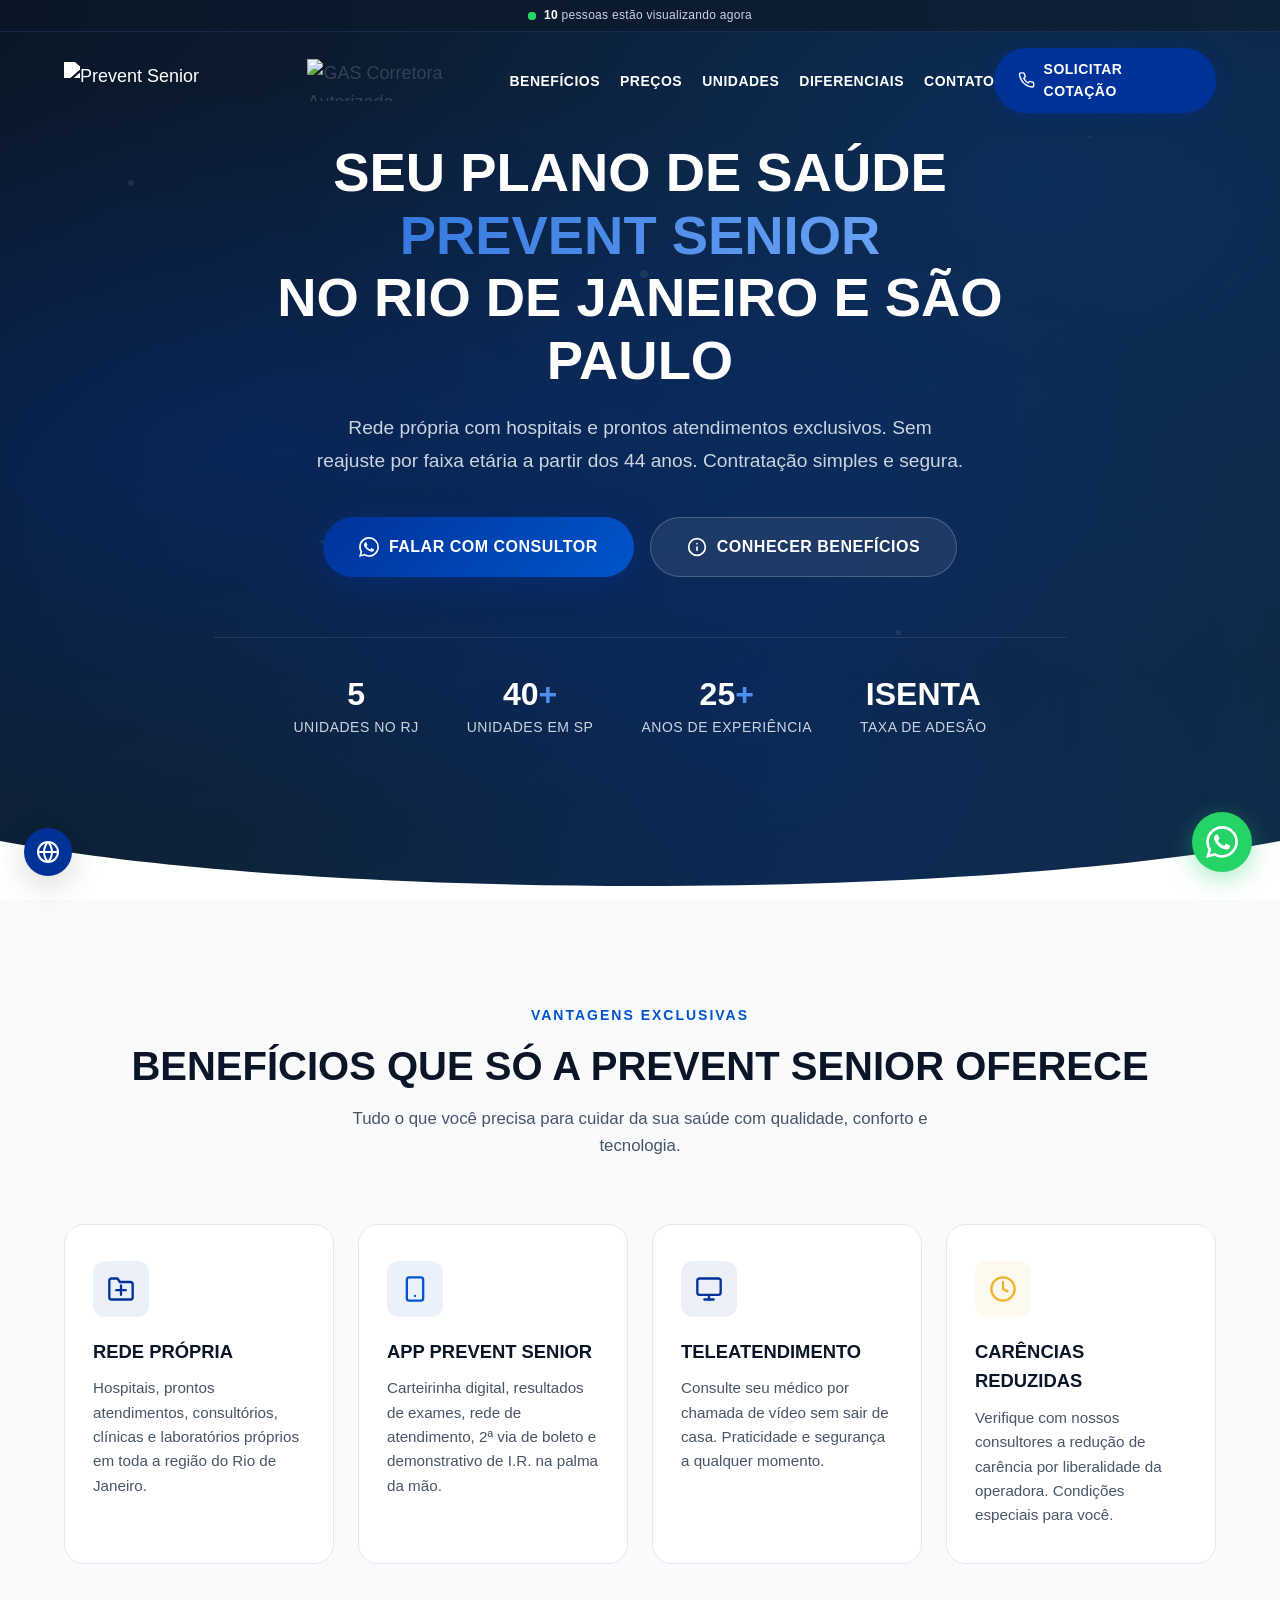
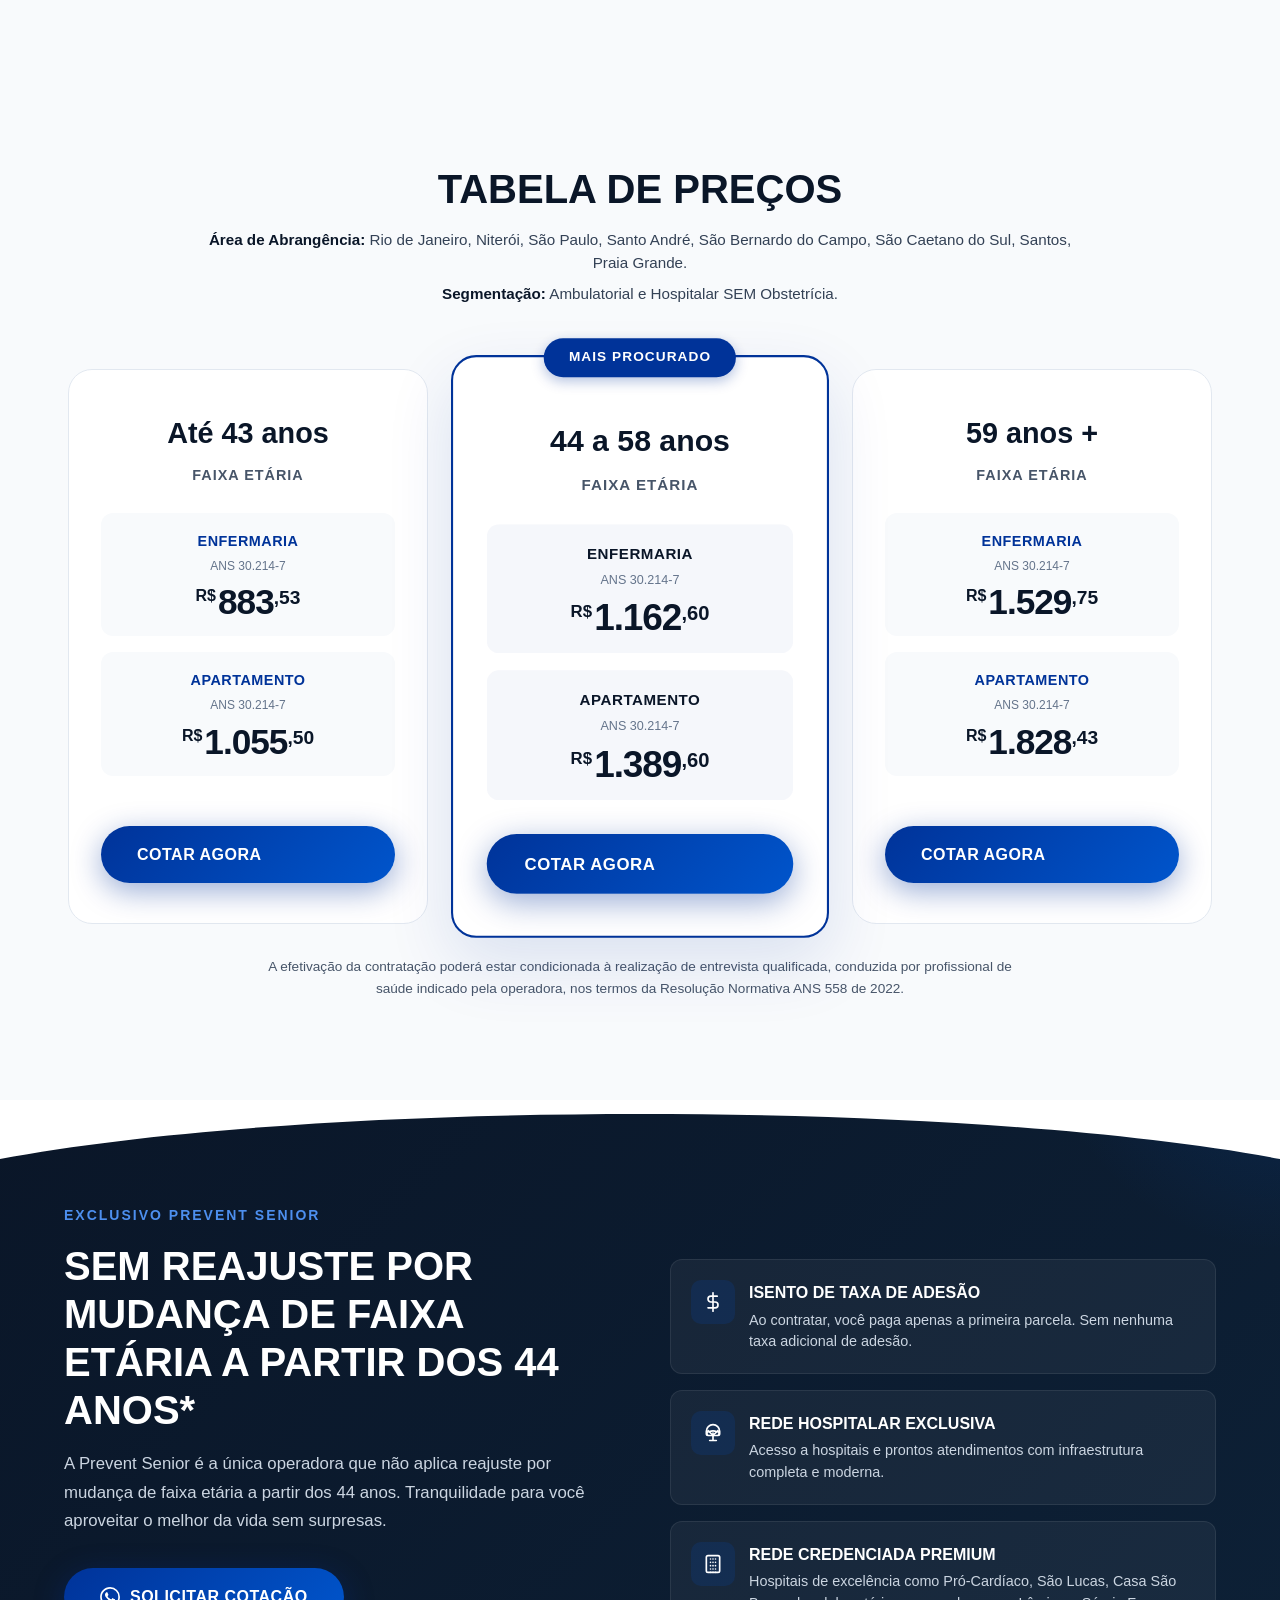
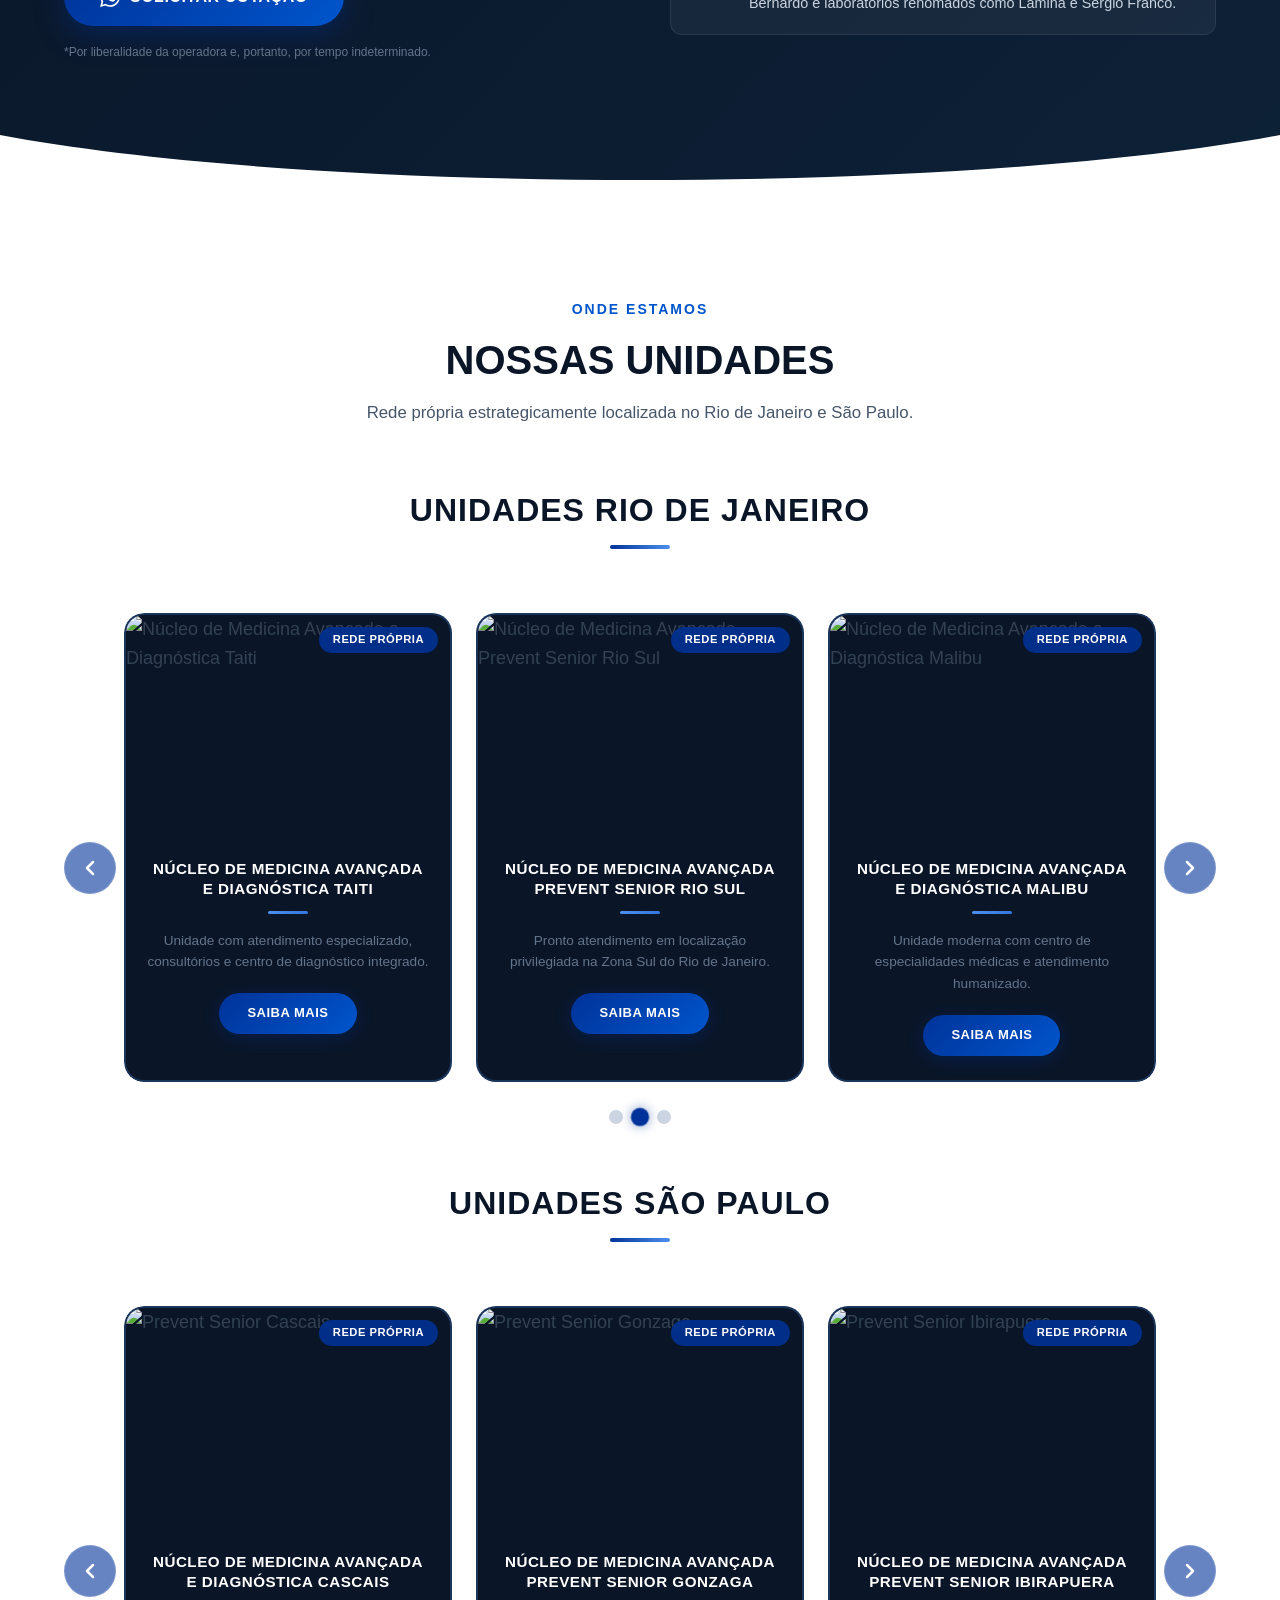
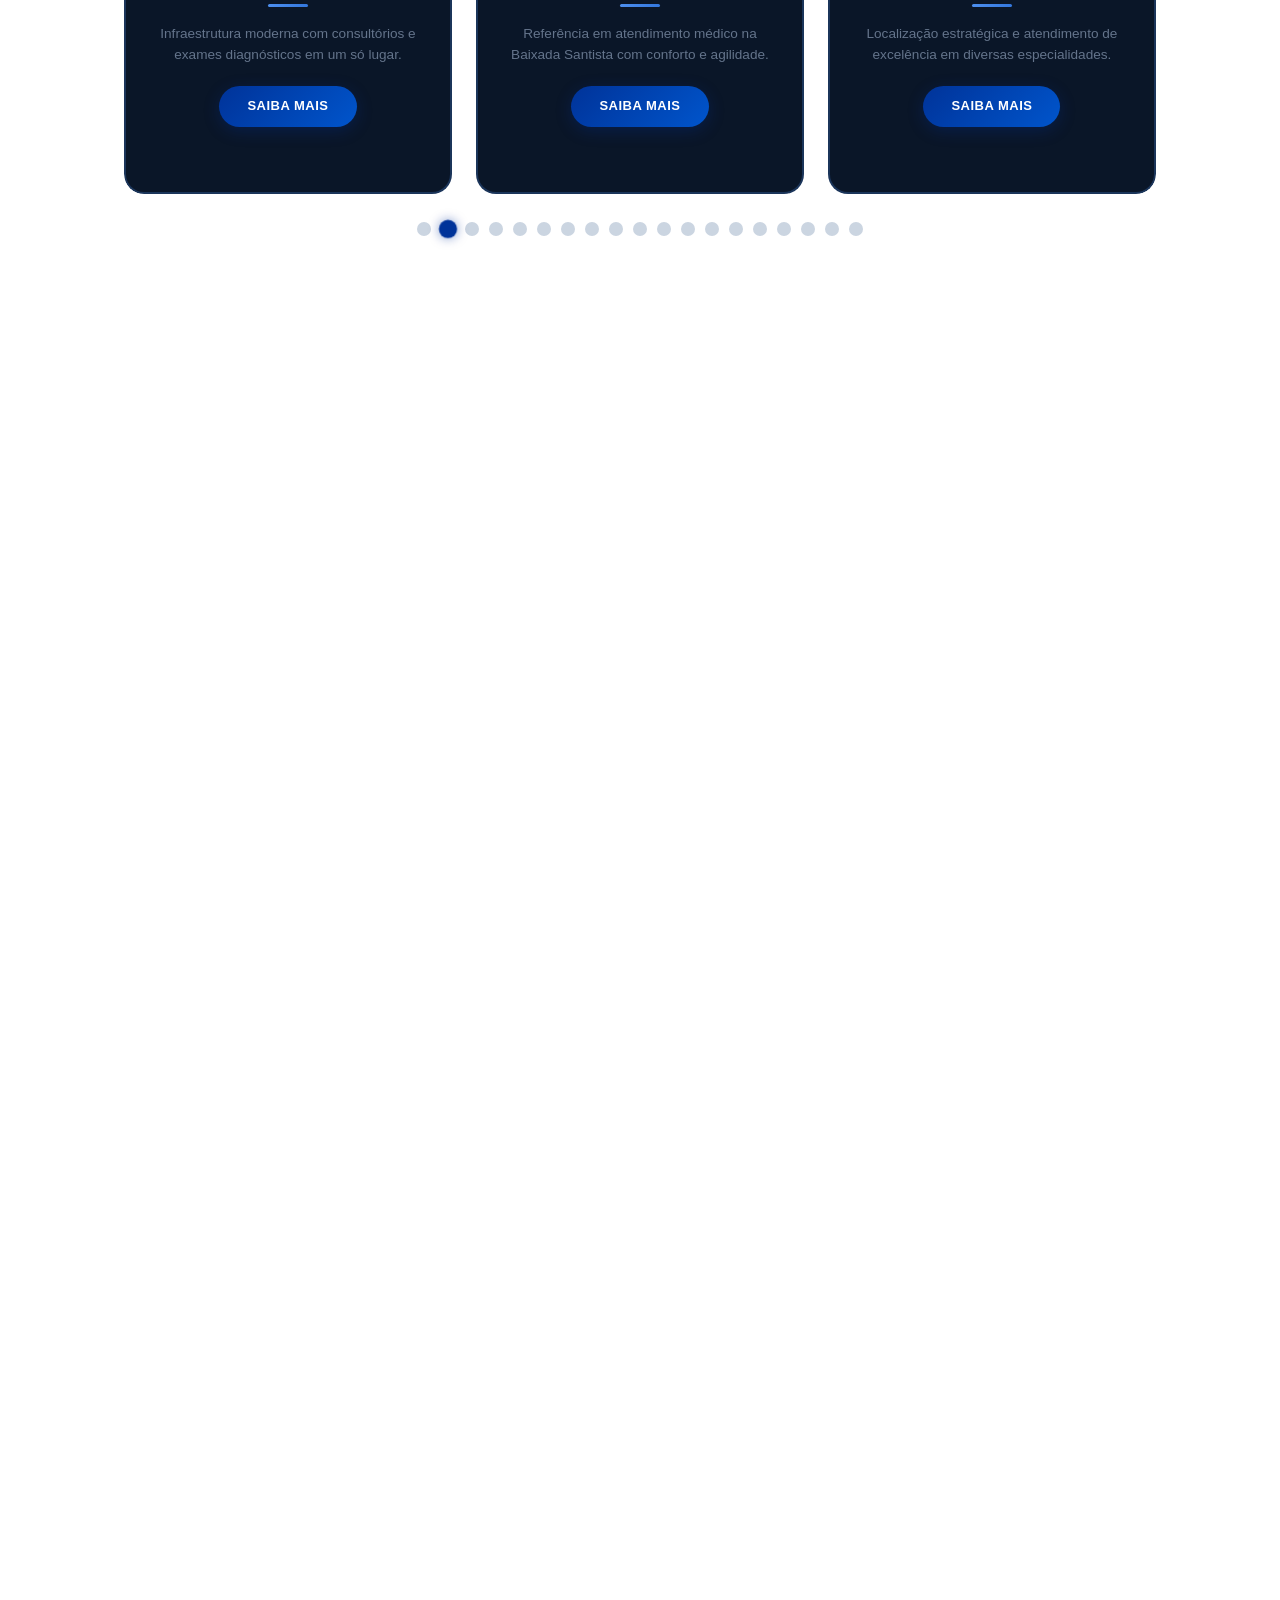
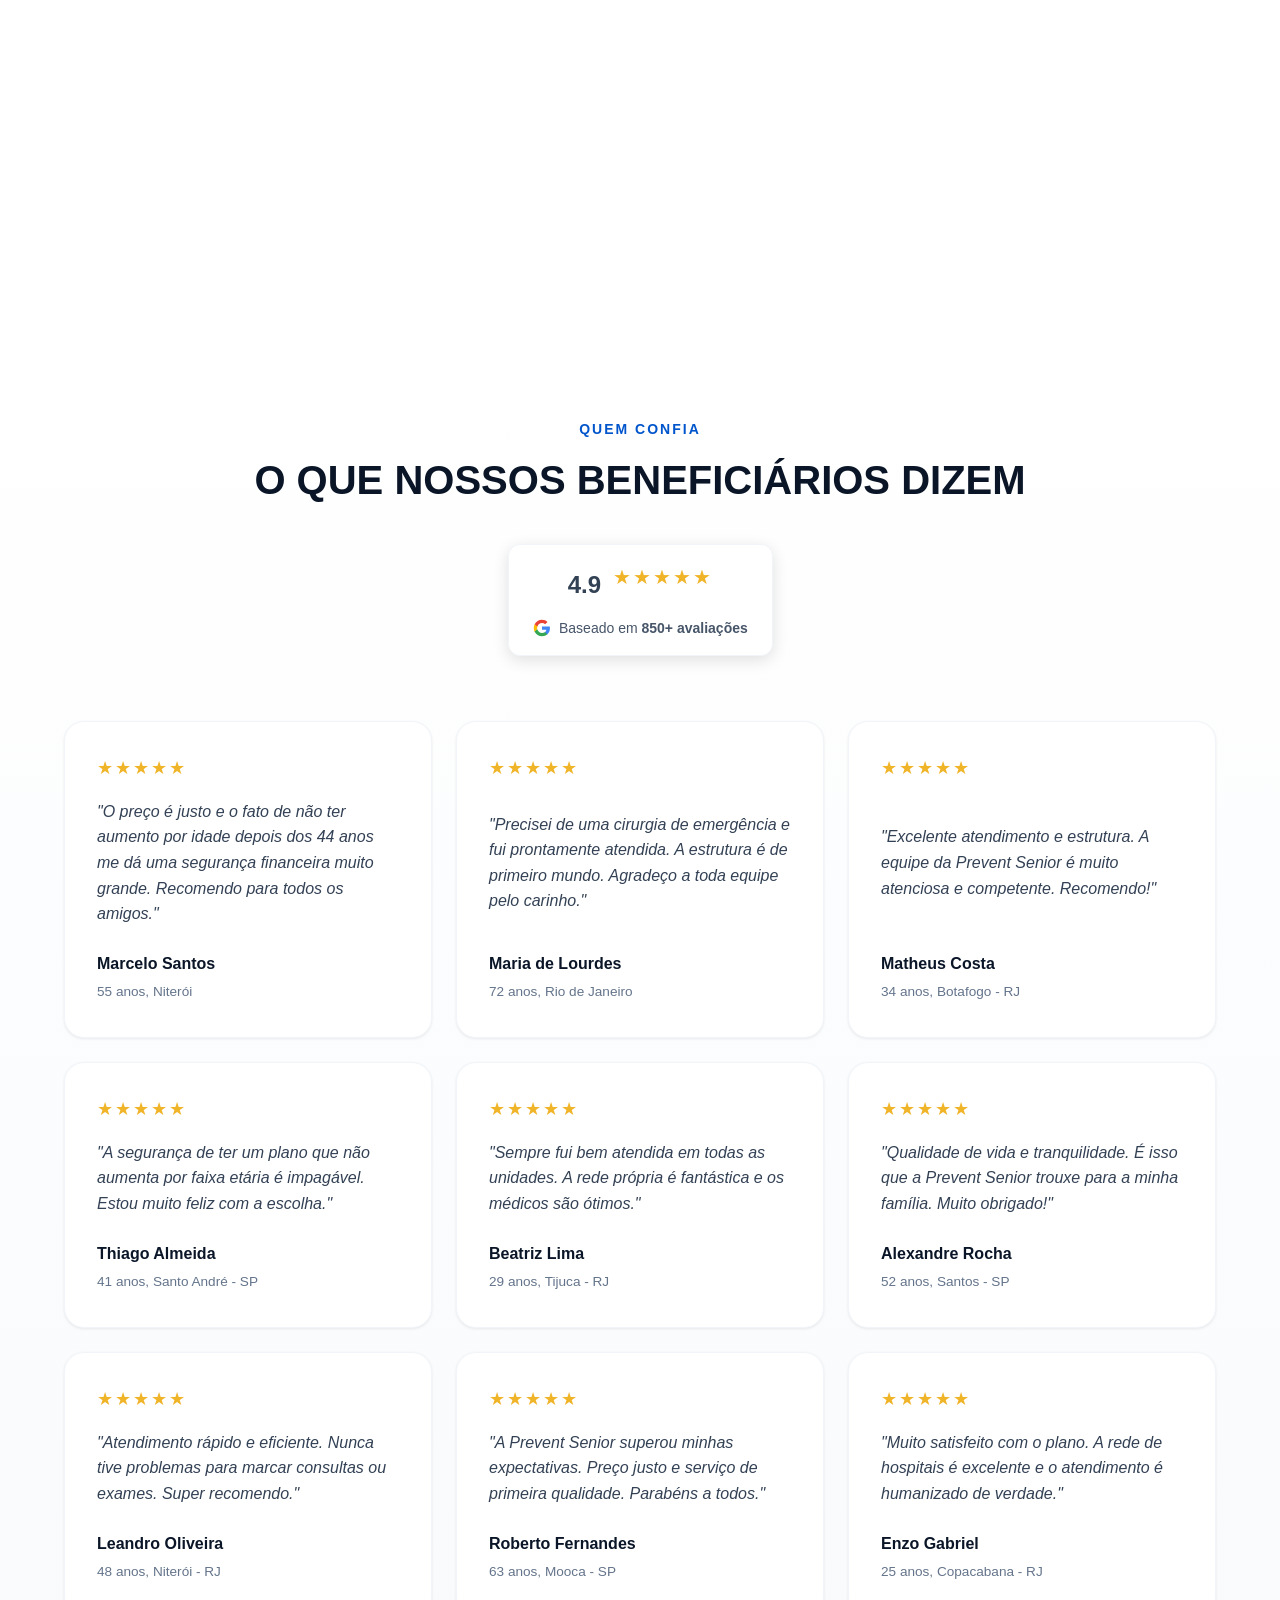
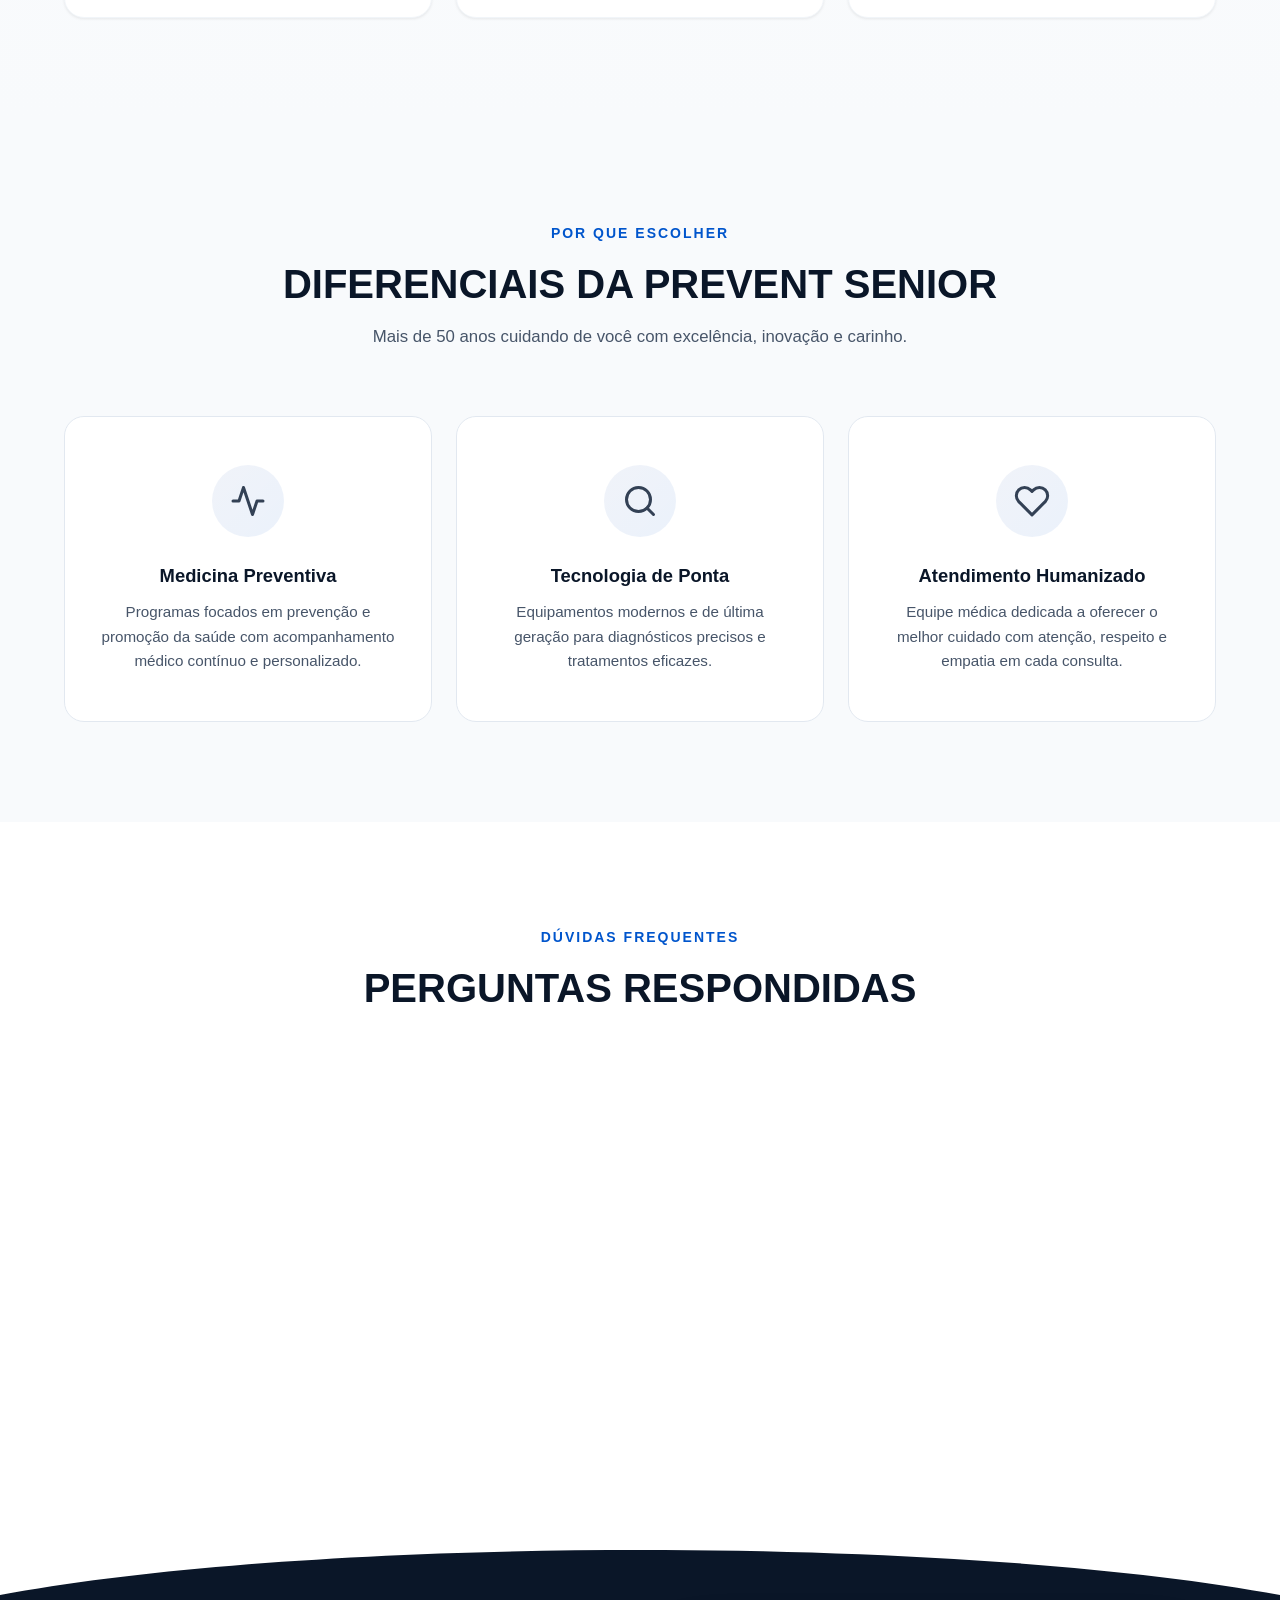
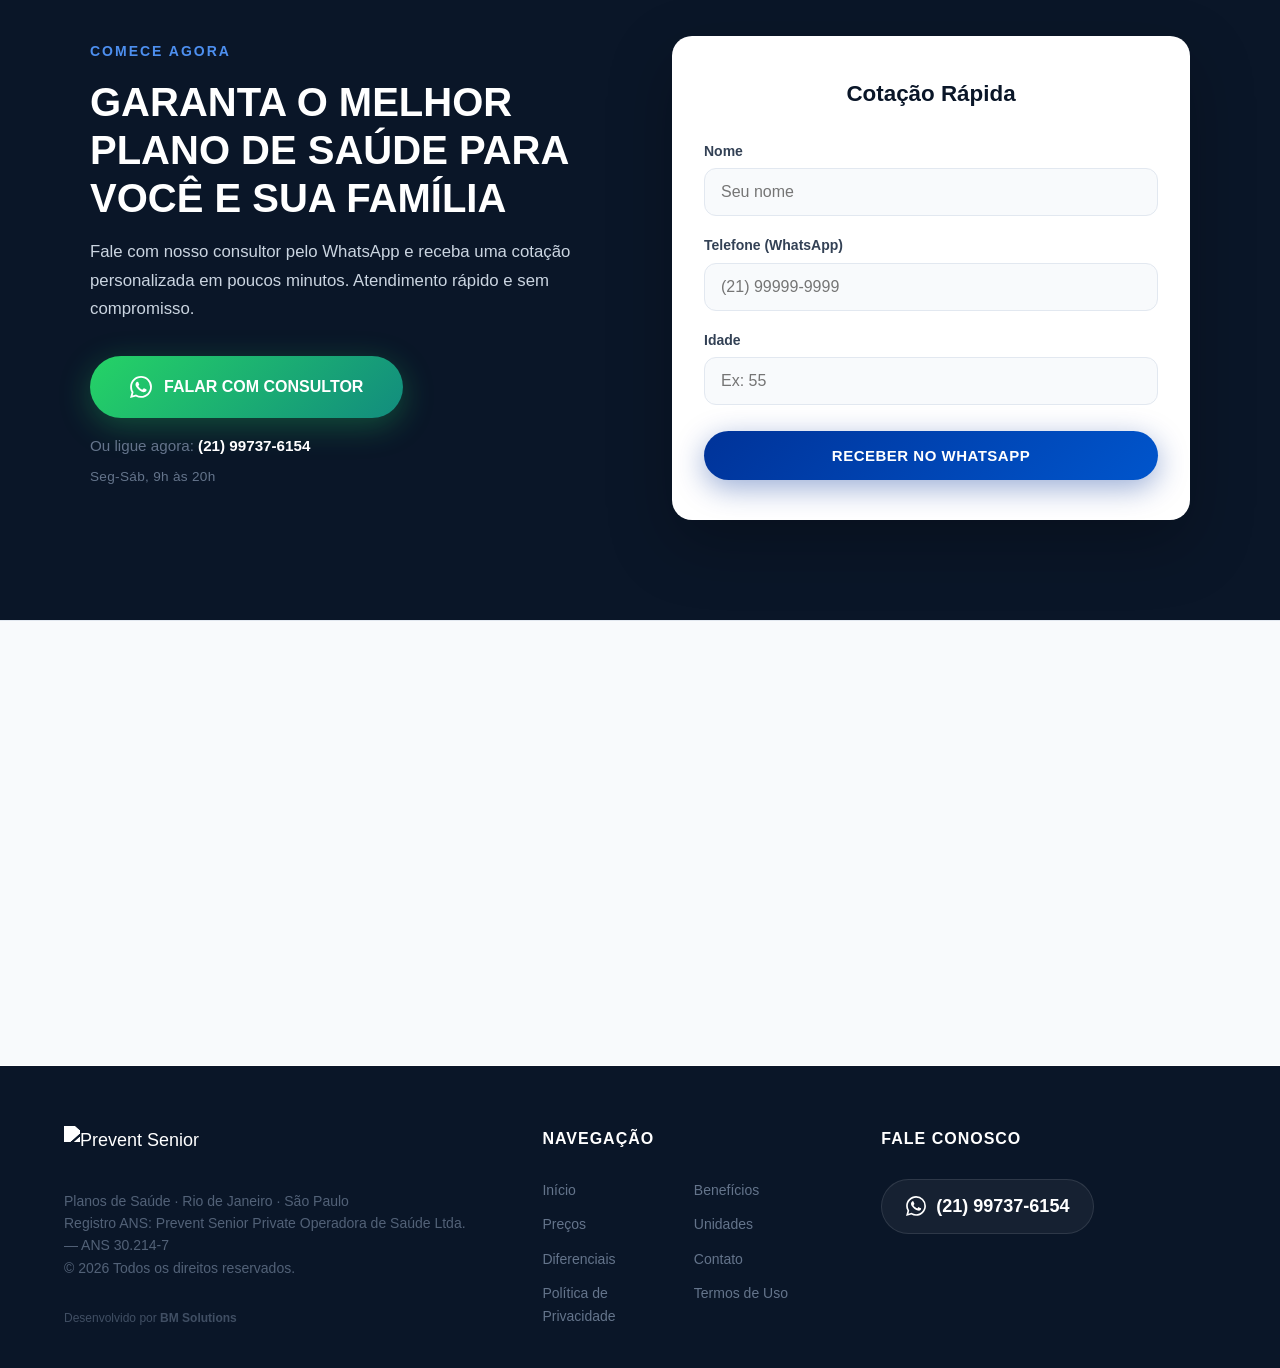
==== commit a017a299: "5.1.5" ====
--- a/index.html
+++ b/index.html
@@ -143,6 +143,13 @@
 
       <!-- Navigation -->
       <nav class="nav-menu" id="nav-menu">
+        <div class="nav-close" id="nav-close" aria-label="Fechar menu">
+          <svg viewBox="0 0 24 24" fill="none" stroke="currentColor" stroke-width="2" stroke-linecap="round"
+            stroke-linejoin="round" width="24" height="24">
+            <line x1="18" y1="6" x2="6" y2="18"></line>
+            <line x1="6" y1="6" x2="18" y2="18"></line>
+          </svg>
+        </div>
         <ul class="nav-list">
           <li class="nav-item"><a href="#beneficios" class="nav-link">Benefícios</a></li>
           <li class="nav-item"><a href="#precos" class="nav-link">Preços</a></li>
@@ -150,14 +157,33 @@
           <li class="nav-item"><a href="#diferenciais" class="nav-link">Diferenciais</a></li>
           <li class="nav-item"><a href="#contato" class="nav-link">Contato</a></li>
         </ul>
-        <div class="nav-close" id="nav-close" aria-label="Fechar menu">
-          <svg viewBox="0 0 24 24" fill="none" stroke="currentColor" stroke-width="2" stroke-linecap="round"
-            stroke-linejoin="round" width="24" height="24">
-            <line x1="18" y1="6" x2="6" y2="18"></line>
-            <line x1="6" y1="6" x2="18" y2="18"></line>
+
+        <!-- CTA dentro do menu mobile -->
+        <a href="https://wa.me/5521997376154?text=Ol%C3%A1!%20Gostaria%20de%20saber%20mais%20sobre%20os%20planos%20de%20sa%C3%BAde%20da%20Prevent%20Senior."
+          class="nav-menu-cta" target="_blank" rel="noopener noreferrer">
+          <svg viewBox="0 0 24 24" fill="currentColor" width="20" height="20">
+            <path
+              d="M17.472 14.382c-.297-.149-1.758-.867-2.03-.967-.273-.099-.471-.148-.67.15-.197.297-.767.966-.94 1.164-.173.199-.347.223-.644.075-.297-.15-1.255-.463-2.39-1.475-.883-.788-1.48-1.761-1.653-2.059-.173-.297-.018-.458.13-.606.134-.133.298-.347.446-.52.149-.174.198-.298.298-.497.099-.198.05-.371-.025-.52-.075-.149-.669-1.612-.916-2.207-.242-.579-.487-.5-.669-.51-.173-.008-.371-.01-.57-.01-.198 0-.52.074-.792.372-.272.297-1.04 1.016-1.04 2.479 0 1.462 1.065 2.875 1.213 3.074.149.198 2.096 3.2 5.077 4.487.709.306 1.262.489 1.694.625.712.227 1.36.195 1.871.118.571-.085 1.758-.719 2.006-1.413.248-.694.248-1.29.173-1.413-.074-.124-.272-.198-.57-.347m-5.421 7.403h-.004a9.87 9.87 0 01-5.031-1.378l-.361-.214-3.741.982.998-3.648-.235-.374a9.86 9.86 0 01-1.51-5.26c.001-5.45 4.436-9.884 9.888-9.884 2.64 0 5.122 1.03 6.988 2.898a9.825 9.825 0 012.893 6.994c-.003 5.45-4.437 9.884-9.885 9.884m8.413-18.297A11.815 11.815 0 0012.05 0C5.495 0 .16 5.335.157 11.892c0 2.096.547 4.142 1.588 5.945L.057 24l6.305-1.654a11.882 11.882 0 005.683 1.448h.005c6.554 0 11.89-5.335 11.893-11.893a11.821 11.821 0 00-3.48-8.413z" />
           </svg>
+          Solicitar Cotação
+        </a>
+
+        <!-- Informações de contato no rodapé do menu -->
+        <div class="nav-contact">
+          <a href="tel:+5521997376154" class="nav-contact-phone">
+            <svg viewBox="0 0 24 24" fill="none" stroke="currentColor" stroke-width="2" stroke-linecap="round"
+              stroke-linejoin="round" width="16" height="16">
+              <path
+                d="M22 16.92v3a2 2 0 01-2.18 2 19.79 19.79 0 01-8.63-3.07 19.5 19.5 0 01-6-6 19.79 19.79 0 01-3.07-8.67A2 2 0 014.11 2h3a2 2 0 012 1.72 12.84 12.84 0 00.7 2.81 2 2 0 01-.45 2.11L8.09 9.91a16 16 0 006 6l1.27-1.27a2 2 0 012.11-.45 12.84 12.84 0 002.81.7A2 2 0 0122 16.92z" />
+            </svg>
+            (21) 99737-6154
+          </a>
+          <span class="nav-contact-hours">Seg-Sáb, 9h às 20h</span>
         </div>
       </nav>
+
+      <!-- Overlay para o menu mobile -->
+      <div class="nav-overlay" id="nav-overlay"></div>
 
       <!-- Toggle Button -->
       <div class="nav-toggle" id="nav-toggle" aria-label="Abrir menu de navegação">
@@ -1117,7 +1143,7 @@
             uma segurança financeira muito grande. Recomendo para todos os amigos."</p>
           <div class="testimonial-author">
             <div class="author-info">
-              <h4>Carlos Roberto</h4>
+              <h4>Marcelo Santos</h4>
               <span>55 anos, Niterói</span>
             </div>
           </div>
@@ -1129,7 +1155,7 @@
             é de primeiro mundo. Agradeço a toda equipe pelo carinho."</p>
           <div class="testimonial-author">
             <div class="author-info">
-              <h4>Vera Lúcia</h4>
+              <h4>Maria de Lourdes</h4>
               <span>72 anos, Rio de Janeiro</span>
             </div>
           </div>
@@ -1141,7 +1167,7 @@
             competente. Recomendo!"</p>
           <div class="testimonial-author">
             <div class="author-info">
-              <h4>Ricardo Mendes</h4>
+              <h4>Matheus Costa</h4>
               <span>34 anos, Botafogo - RJ</span>
             </div>
           </div>
@@ -1153,7 +1179,7 @@
             muito feliz com a escolha."</p>
           <div class="testimonial-author">
             <div class="author-info">
-              <h4>Felipe Andrade</h4>
+              <h4>Thiago Almeida</h4>
               <span>41 anos, Santo André - SP</span>
             </div>
           </div>
@@ -1165,7 +1191,7 @@
             médicos são ótimos."</p>
           <div class="testimonial-author">
             <div class="author-info">
-              <h4>Juliana Costa</h4>
+              <h4>Beatriz Lima</h4>
               <span>29 anos, Tijuca - RJ</span>
             </div>
           </div>
@@ -1177,7 +1203,7 @@
             minha família. Muito obrigado!"</p>
           <div class="testimonial-author">
             <div class="author-info">
-              <h4>Cássio Rocha</h4>
+              <h4>Alexandre Rocha</h4>
               <span>52 anos, Santos - SP</span>
             </div>
           </div>
@@ -1189,7 +1215,7 @@
             exames. Super recomendo."</p>
           <div class="testimonial-author">
             <div class="author-info">
-              <h4>Heveraldo Júnior</h4>
+              <h4>Leandro Oliveira</h4>
               <span>48 anos, Niterói - RJ</span>
             </div>
           </div>
@@ -1201,7 +1227,7 @@
             qualidade. Parabéns a todos."</p>
           <div class="testimonial-author">
             <div class="author-info">
-              <h4>Francisco Orleans</h4>
+              <h4>Roberto Fernandes</h4>
               <span>63 anos, Mooca - SP</span>
             </div>
           </div>
@@ -1213,7 +1239,7 @@
             humanizado de verdade."</p>
           <div class="testimonial-author">
             <div class="author-info">
-              <h4>Bryan Souza</h4>
+              <h4>Enzo Gabriel</h4>
               <span>25 anos, Copacabana - RJ</span>
             </div>
           </div>
@@ -1346,6 +1372,7 @@
           <a href="tel:+5521997376154" class="cta-phone-link">
             Ou ligue agora: <strong>(21) 99737-6154</strong>
           </a>
+          <span class="cta-hours">Seg-Sáb, 9h às 20h</span>
 
         </div>
         <div class="cta-form-container">
--- a/styles.css
+++ b/styles.css
@@ -301,6 +301,24 @@
   font-size: 24px;
   color: var(--white);
   cursor: pointer;
+  transition: transform 0.3s ease;
+}
+
+.nav-close:hover {
+  transform: rotate(90deg);
+}
+
+/* Elementos exclusivos do menu mobile (ocultos no desktop) */
+.nav-menu-cta {
+  display: none;
+}
+
+.nav-contact {
+  display: none;
+}
+
+.nav-overlay {
+  display: none;
 }
 
 /* ===== HERO ===== */
@@ -1341,6 +1359,14 @@
   font-weight: 700;
 }
 
+.cta-hours {
+  display: block;
+  margin-top: 8px;
+  font-size: 0.85rem;
+  color: var(--gray-400);
+  letter-spacing: 0.3px;
+}
+
 .cta-content-left .trust-badges {
   display: grid;
   grid-template-columns: 1fr 1fr;
@@ -2112,33 +2138,185 @@
     position: fixed;
     top: 0;
     right: -100%;
-    background: var(--blue-dark);
+    background: linear-gradient(180deg, var(--blue-dark) 0%, var(--blue-deep) 100%);
     width: 85%;
     max-width: 360px;
-    height: 100vh;
-    padding: 100px 40px;
-    transition: var(--transition);
+    height: calc(100vh - 32px);
+    height: calc(100dvh - 32px);
+    padding: 80px 32px 32px;
+    transition: right 0.35s cubic-bezier(0.4, 0, 0.2, 1);
     z-index: 1100;
     box-shadow: -4px 0 24px rgba(0, 0, 0, 0.4);
     display: flex;
     flex-direction: column;
     margin: 0;
-    backdrop-filter: blur(10px);
+    overflow-y: auto;
   }
 
   .nav-menu.show {
     right: 0;
+  }
+
+  /* Overlay do menu mobile */
+  .nav-overlay {
+    display: block;
+    position: fixed;
+    top: -100vh;
+    left: -100vw;
+    width: 300vw;
+    height: 300vh;
+    background: rgba(0, 0, 0, 0.5);
+    z-index: 1099;
+    opacity: 0;
+    visibility: hidden;
+    transition: opacity 0.3s ease, visibility 0.3s ease;
+  }
+
+  .nav-overlay.show {
+    opacity: 1;
+    visibility: visible;
   }
 
   .nav-list {
     flex-direction: column;
     align-items: flex-start;
-    gap: 32px;
+    gap: 0;
+  }
+
+  /* Stagger animation nos itens do menu */
+  .nav-item {
+    width: 100%;
+    opacity: 0;
+    transform: translateX(20px);
+    transition: opacity 0.3s ease, transform 0.3s ease;
+  }
+
+  .nav-menu.show .nav-item {
+    opacity: 1;
+    transform: translateX(0);
+  }
+
+  .nav-menu.show .nav-item:nth-child(1) {
+    transition-delay: 0.05s;
+  }
+
+  .nav-menu.show .nav-item:nth-child(2) {
+    transition-delay: 0.1s;
+  }
+
+  .nav-menu.show .nav-item:nth-child(3) {
+    transition-delay: 0.15s;
+  }
+
+  .nav-menu.show .nav-item:nth-child(4) {
+    transition-delay: 0.2s;
+  }
+
+  .nav-menu.show .nav-item:nth-child(5) {
+    transition-delay: 0.25s;
   }
 
   .nav-link {
-    font-size: 18px;
+    font-size: 16px;
     font-weight: 700;
+    display: block;
+    padding: 16px 0;
+    border-bottom: 1px solid rgba(255, 255, 255, 0.08);
+    border-left: 3px solid transparent;
+    padding-left: 16px;
+    transition: border-color 0.2s ease, padding-left 0.2s ease, color 0.2s ease;
+  }
+
+  .nav-link:hover,
+  .nav-link:focus {
+    border-left-color: var(--blue-accent);
+    padding-left: 20px;
+    color: var(--blue-accent);
+  }
+
+  .nav-link::after {
+    display: none;
+  }
+
+  /* CTA dentro do menu mobile */
+  .nav-menu-cta {
+    display: inline-flex;
+    align-items: center;
+    justify-content: center;
+    gap: 10px;
+    margin-top: auto;
+    padding: 14px 24px;
+    background: var(--whatsapp-green);
+    color: var(--white);
+    border-radius: 50px;
+    font-weight: 700;
+    font-size: 14px;
+    text-transform: uppercase;
+    letter-spacing: 0.5px;
+    transition: background 0.3s ease, transform 0.2s ease;
+    box-shadow: 0 4px 16px rgba(37, 211, 102, 0.3);
+    width: 100%;
+    text-align: center;
+    opacity: 0;
+    transform: translateY(10px);
+    transition: opacity 0.3s ease 0.3s, transform 0.3s ease 0.3s, background 0.3s ease;
+  }
+
+  .nav-menu.show .nav-menu-cta {
+    opacity: 1;
+    transform: translateY(0);
+  }
+
+  .nav-menu-cta:hover {
+    background: var(--whatsapp-dark);
+    transform: translateY(-2px);
+  }
+
+  .nav-menu-cta svg {
+    width: 20px;
+    height: 20px;
+    fill: var(--white);
+  }
+
+  /* Informações de contato no rodapé do drawer */
+  .nav-contact {
+    display: flex;
+    flex-direction: column;
+    align-items: center;
+    gap: 4px;
+    padding-top: 20px;
+    margin-top: 16px;
+    border-top: 1px solid rgba(255, 255, 255, 0.08);
+    opacity: 0;
+    transition: opacity 0.3s ease 0.35s;
+  }
+
+  .nav-menu.show .nav-contact {
+    opacity: 1;
+  }
+
+  .nav-contact-phone {
+    display: inline-flex;
+    align-items: center;
+    gap: 8px;
+    color: var(--gray-300);
+    font-size: 0.9rem;
+    font-weight: 600;
+    transition: color 0.2s ease;
+  }
+
+  .nav-contact-phone:hover {
+    color: var(--white);
+  }
+
+  .nav-contact-phone svg {
+    stroke: var(--blue-accent);
+  }
+
+  .nav-contact-hours {
+    font-size: 0.75rem;
+    color: var(--gray-400);
+    letter-spacing: 0.3px;
   }
 
   .nav-toggle {
